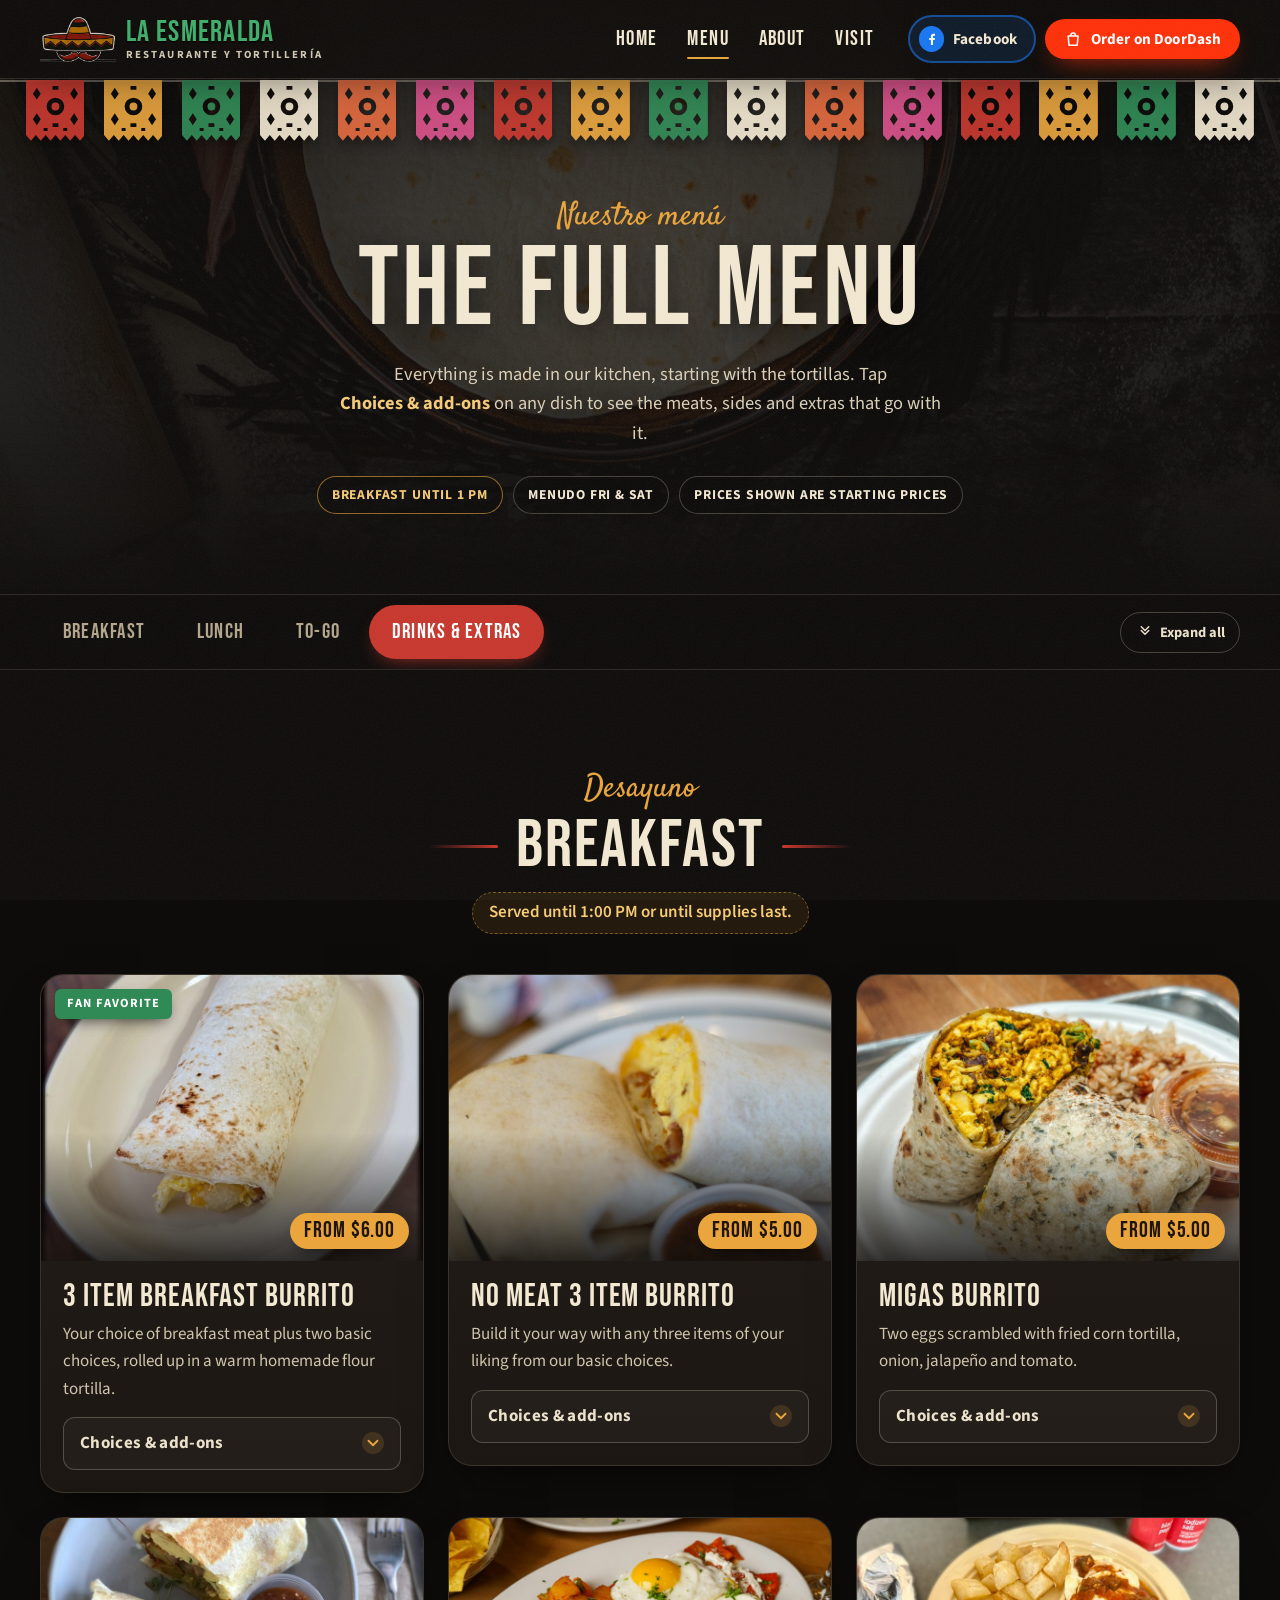
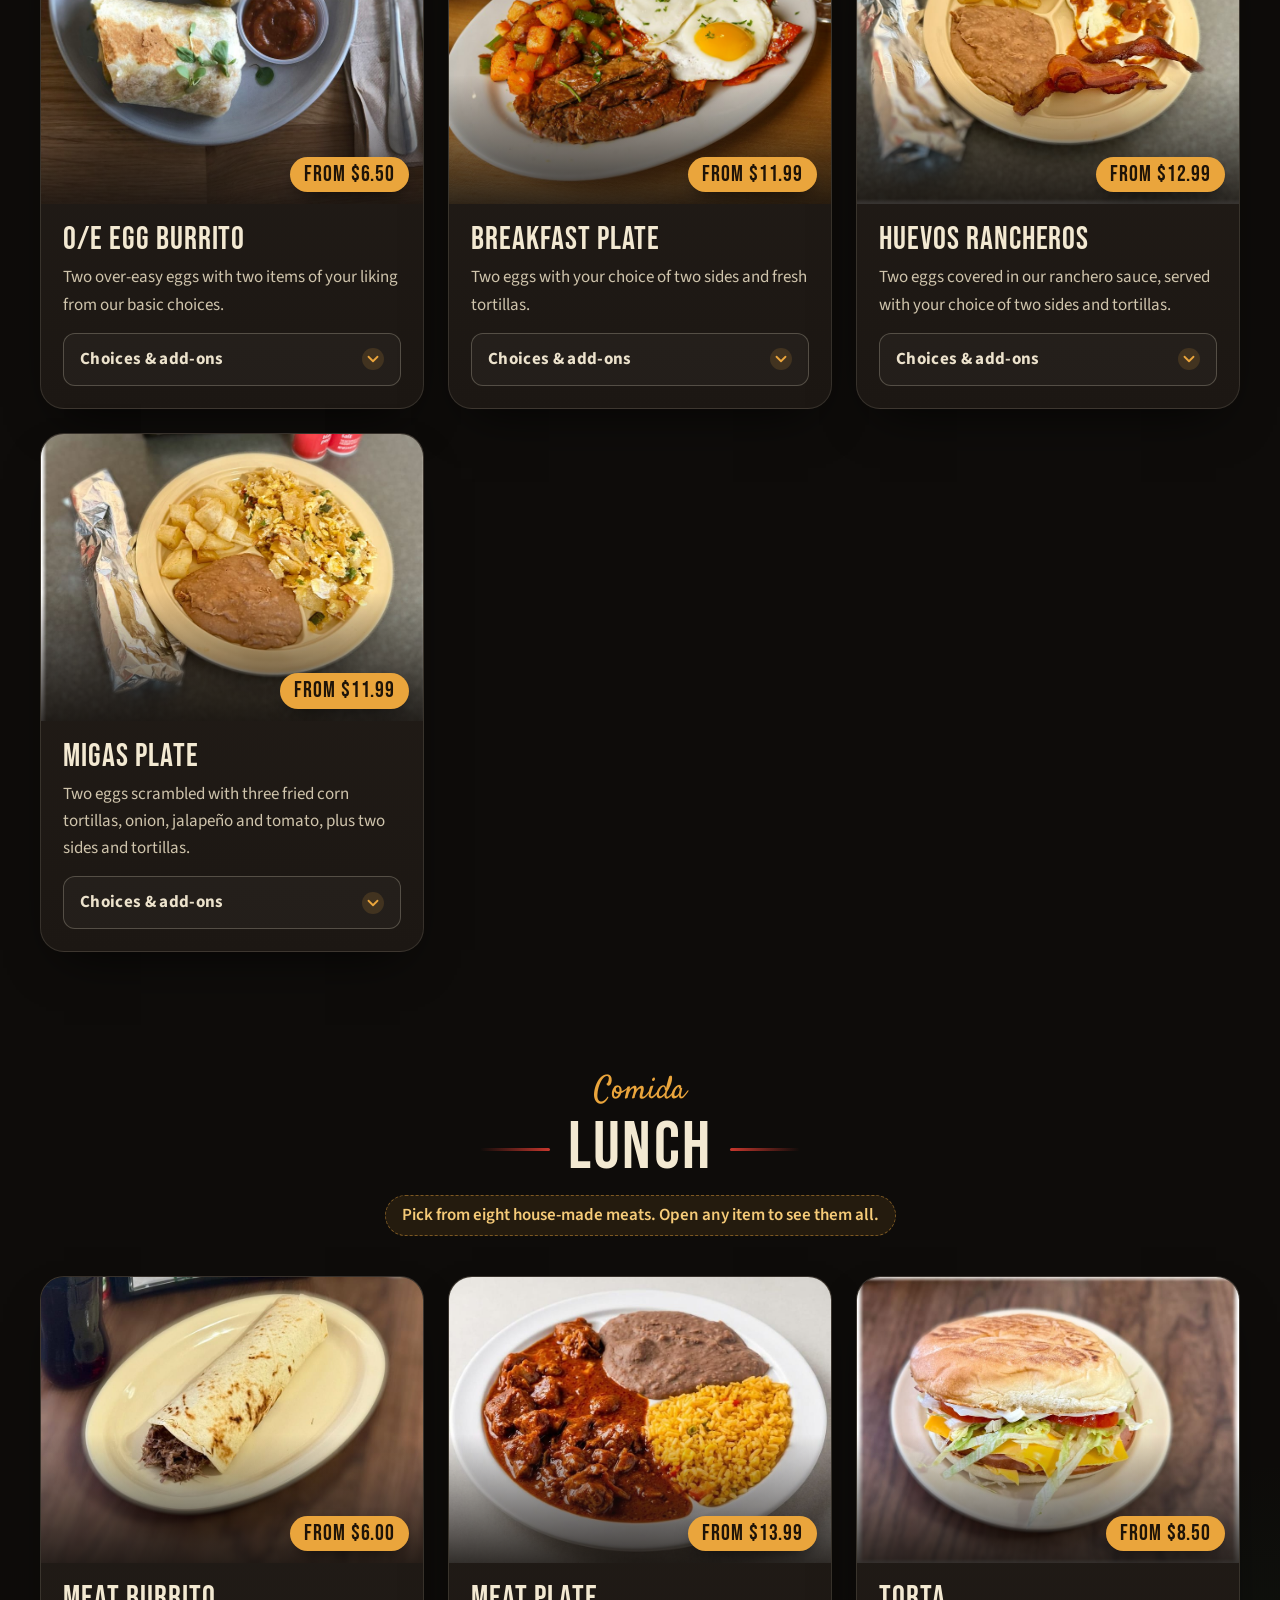
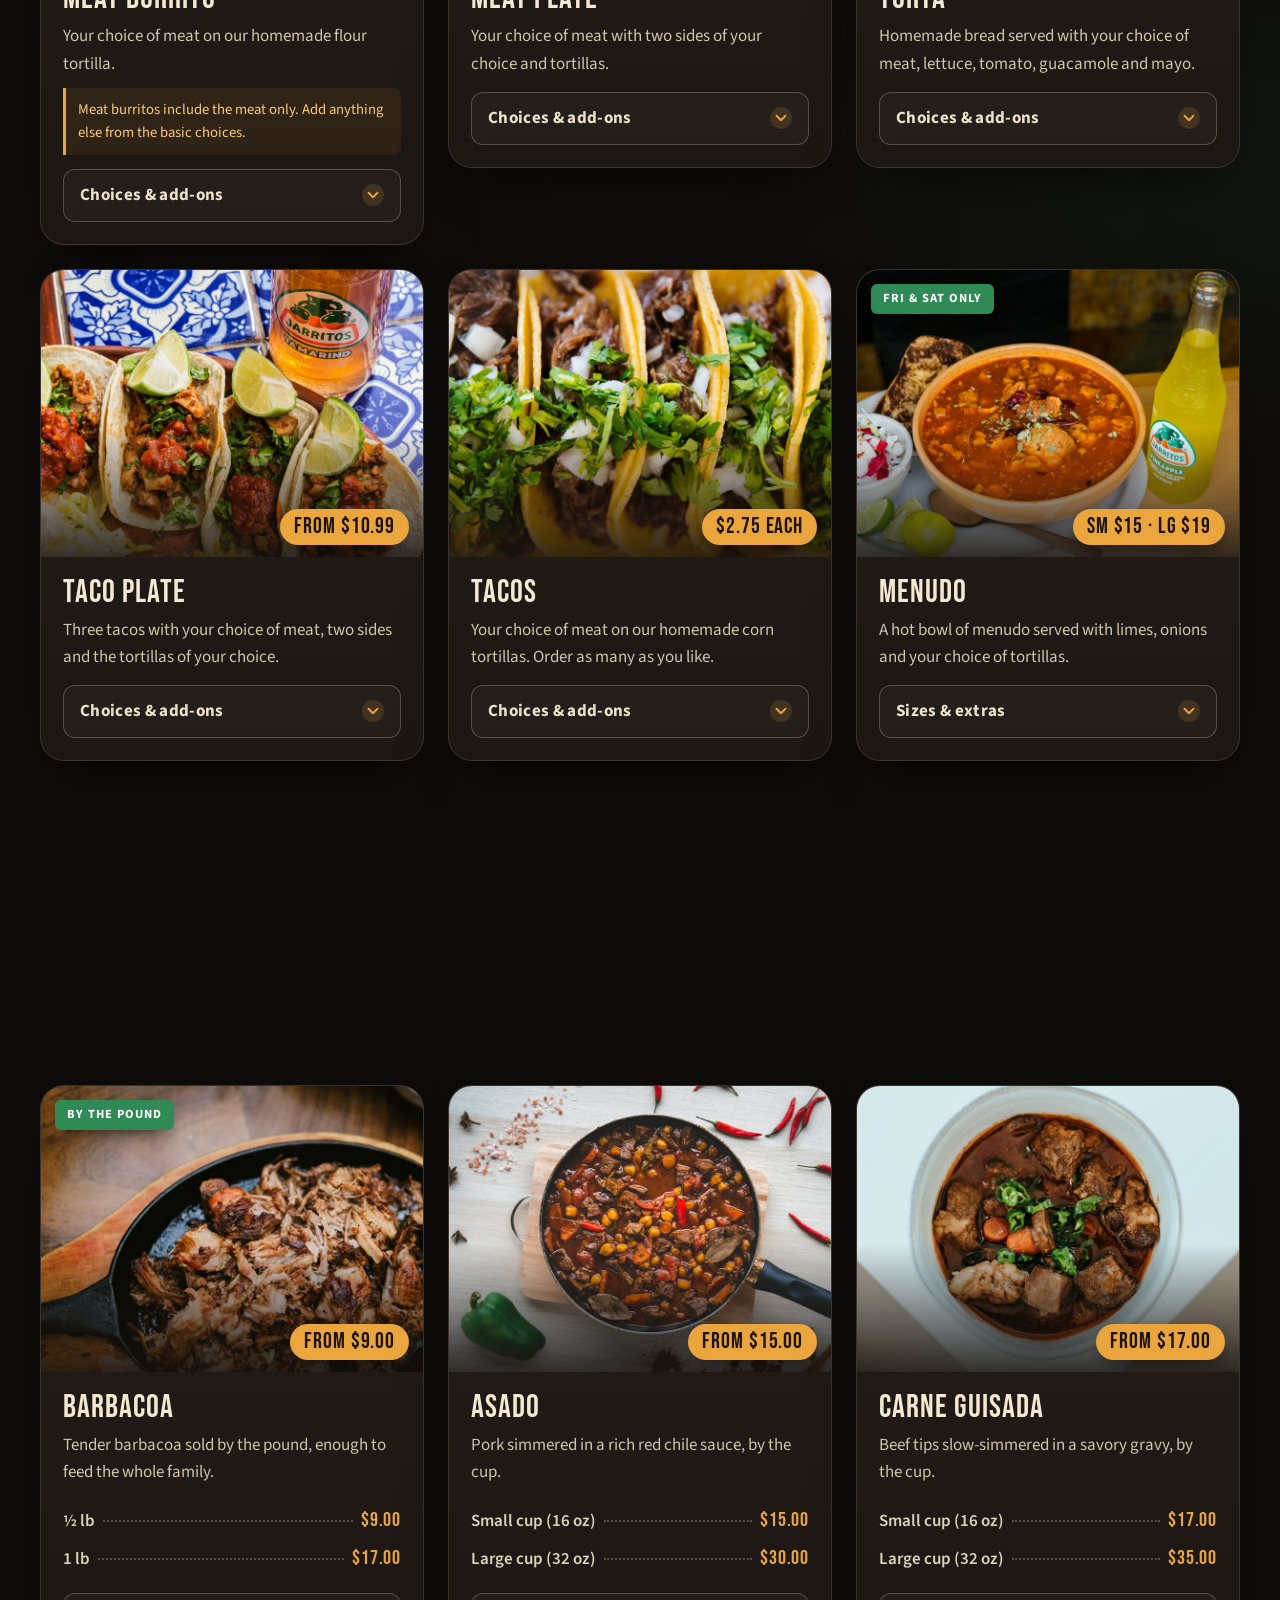
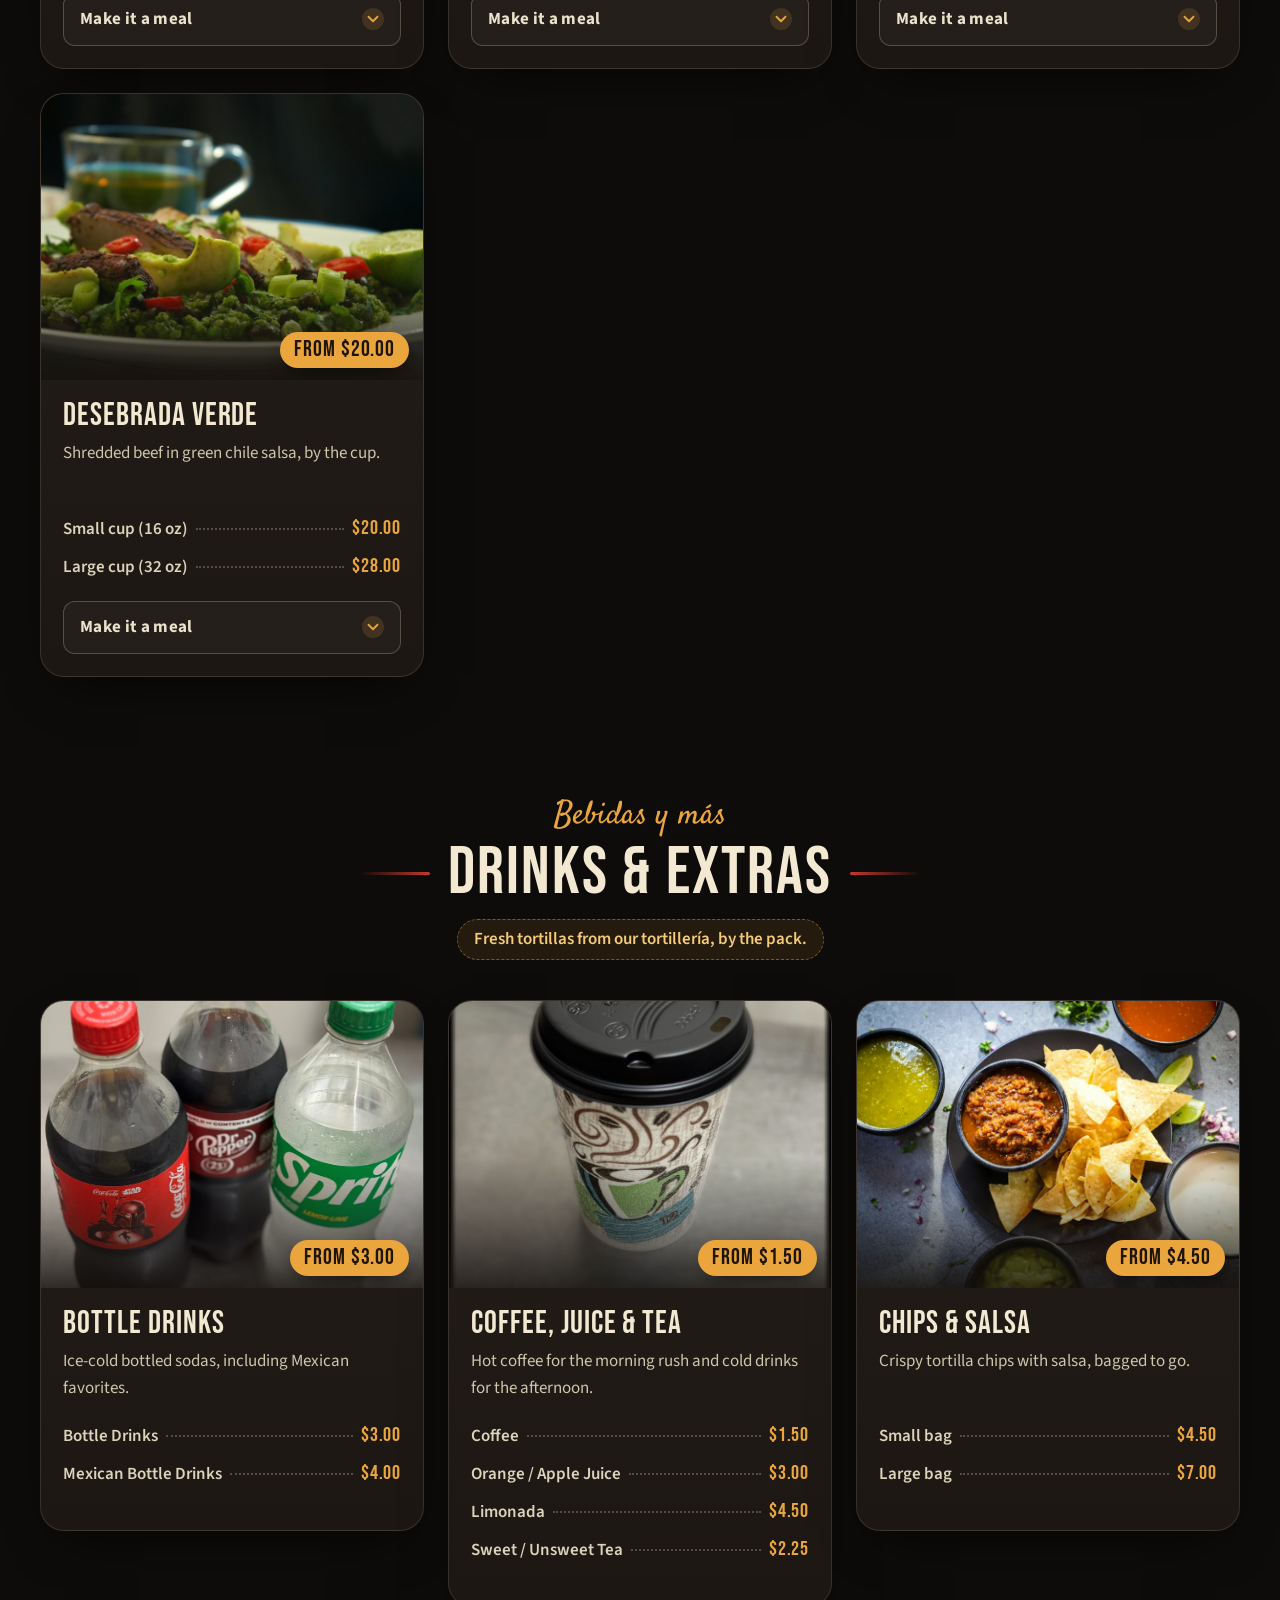
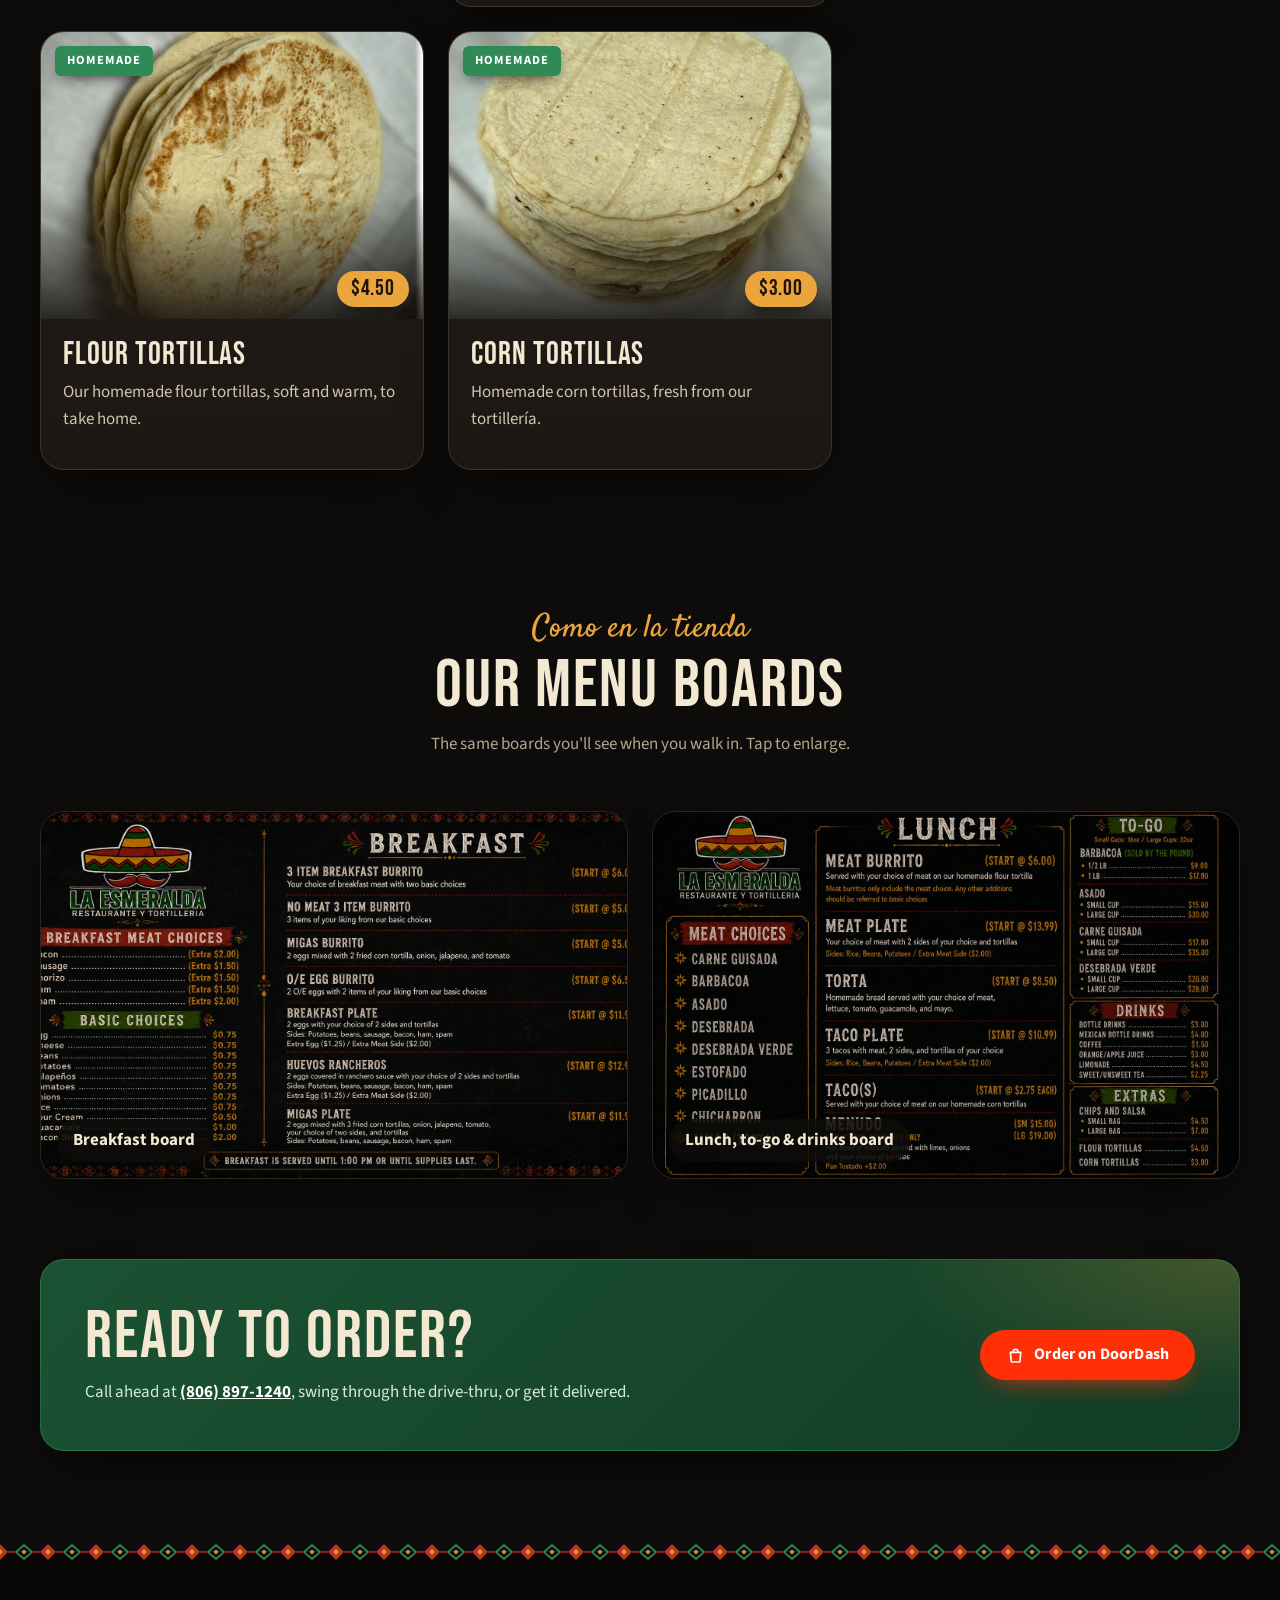
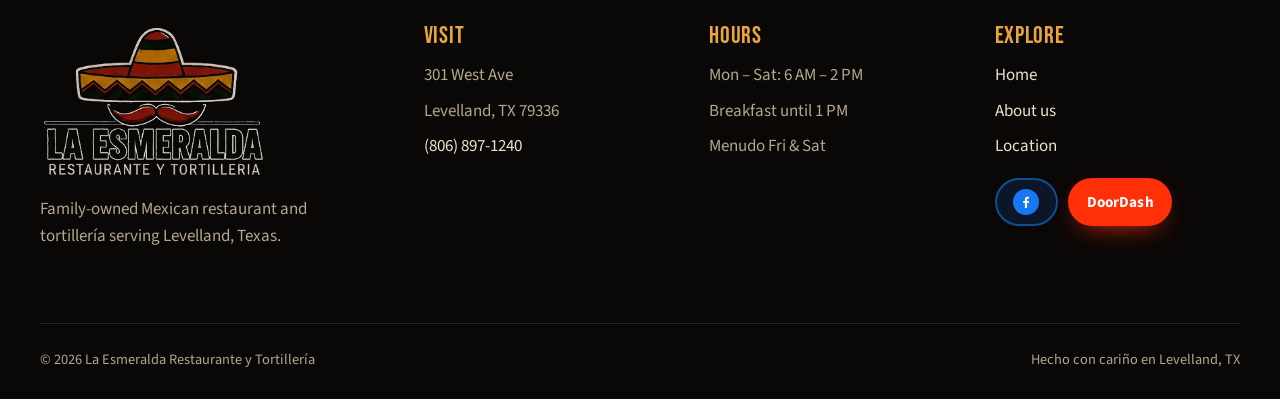
==== menu.html @ 3214fce9 "Add La Esmeralda website: homepage, full menu, images Co-Authored-By: Claude Opus 5.5 <noreply@anthr" ====
<!doctype html>
<html lang="en">
  <head>
    <meta charset="utf-8" />
    <meta name="viewport" content="width=device-width, initial-scale=1" />
    <title>Menu | La Esmeralda Restaurante y Tortillería — Levelland, TX</title>
    <meta
      name="description"
      content="Full menu for La Esmeralda in Levelland, TX: breakfast burritos, huevos rancheros, migas, meat plates, tortas, tacos, weekend menudo, guisados to-go and homemade tortillas."
    />
    <meta name="theme-color" content="#0e0c0a" />
    <link rel="icon" type="image/png" href="images/brand/favicon.png" />

    <link rel="preconnect" href="https://fonts.googleapis.com" />
    <link rel="preconnect" href="https://fonts.gstatic.com" crossorigin />
    <link
      href="https://fonts.googleapis.com/css2?family=Bebas+Neue&family=Satisfy&family=Source+Sans+3:wght@400;600;700&display=swap"
      rel="stylesheet"
    />
    <link rel="stylesheet" href="css/base.css" />
    <link rel="stylesheet" href="css/menu.css" />

    <script>
      document.documentElement.classList.add("js");
    </script>
  </head>

  <body>
    <a class="skip-link" href="#main">Skip to content</a>

    <!-- ================= Header ================= -->
    <header class="site-header site-header--solid" data-header>
      <div class="container nav">
        <a class="brand" href="index.html" aria-label="La Esmeralda home">
          <img src="images/brand/sombrero.png" alt="" width="250" height="150" />
          <span class="brand__text">
            <span class="brand__name">La Esmeralda</span>
            <span class="brand__tag">Restaurante y Tortillería</span>
          </span>
        </a>

        <nav class="nav__menu" id="site-menu" aria-label="Main">
          <ul class="nav__links">
            <li><a href="index.html">Home</a></li>
            <li><a href="menu.html" aria-current="page">Menu</a></li>
            <li><a href="index.html#about">About</a></li>
            <li><a href="index.html#visit">Visit</a></li>
          </ul>
          <div class="nav__actions">
            <a class="btn btn--facebook btn--sm" href="https://www.facebook.com/LaEsmeralda301/" target="_blank" rel="noopener">
              <span class="icon-bubble">
                <svg viewBox="0 0 24 24" aria-hidden="true"><path fill="currentColor" d="M13.5 21v-7.6h2.6l.4-3h-3V8.5c0-.9.3-1.5 1.5-1.5h1.6V4.3c-.3 0-1.2-.1-2.3-.1-2.3 0-3.9 1.4-3.9 4v2.2H7.8v3h2.6V21h3.1z" /></svg>
              </span>
              <span class="label">Facebook</span>
            </a>
            <a class="btn btn--doordash btn--sm" href="https://www.doordash.com/store/tortilleria-la-esmeralda-levelland-35293631/" target="_blank" rel="noopener">
              <svg viewBox="0 0 24 24" aria-hidden="true"><path fill="none" stroke="currentColor" stroke-width="2" stroke-linecap="round" stroke-linejoin="round" d="M5.5 8h13l-1.1 12H6.6L5.5 8zM9 8V7a3 3 0 0 1 6 0v1" /></svg>
              <span class="label">Order on DoorDash</span>
            </a>
          </div>
        </nav>

        <a class="btn btn--doordash btn--sm nav__quick" href="https://www.doordash.com/store/tortilleria-la-esmeralda-levelland-35293631/" target="_blank" rel="noopener" aria-label="Order on DoorDash">
          <svg viewBox="0 0 24 24" aria-hidden="true"><path fill="none" stroke="currentColor" stroke-width="2" stroke-linecap="round" stroke-linejoin="round" d="M5.5 8h13l-1.1 12H6.6L5.5 8zM9 8V7a3 3 0 0 1 6 0v1" /></svg>
          <span class="label">Order</span>
        </a>
        <button class="nav__toggle" type="button" aria-expanded="false" aria-controls="site-menu" aria-label="Open menu">
          <span></span><span></span><span></span>
        </button>
      </div>
    </header>

    <main id="main">
      <!-- ================= Menu hero ================= -->
      <section class="menu-hero">
        <div class="menu-hero__media" data-parallax="0.25" aria-hidden="true">
          <img src="images/home/tortillas-stack.jpg" alt="" width="1200" height="900" />
        </div>
        <div class="papel menu-hero__papel" data-papel="16" aria-hidden="true"></div>
        <div class="container menu-hero__inner">
          <span class="script menu-hero__kicker">Nuestro menú</span>
          <h1 class="menu-hero__title">The Full Menu</h1>
          <p class="menu-hero__lead">
            Everything is made in our kitchen, starting with the tortillas. Tap <strong>Choices &amp; add-ons</strong> on
            any dish to see the meats, sides and extras that go with it.
          </p>
          <ul class="menu-hero__notes">
            <li>Breakfast until 1 PM</li>
            <li>Menudo Fri &amp; Sat</li>
            <li>Prices shown are starting prices</li>
          </ul>
        </div>
      </section>

      <!-- ================= Section tabs ================= -->
      <nav class="menu-tabs" aria-label="Menu sections">
        <div class="container menu-tabs__inner">
          <div class="menu-tabs__list">
            <a href="#breakfast" class="is-active">Breakfast</a>
            <a href="#lunch">Lunch</a>
            <a href="#to-go">To-Go</a>
            <a href="#drinks-extras">Drinks &amp; Extras</a>
          </div>
          <button class="menu-tabs__expand" type="button" data-expand-all aria-pressed="false">
            <svg viewBox="0 0 24 24" aria-hidden="true"><path d="M7 10l5 5 5-5M7 5l5 5 5-5" fill="none" stroke="currentColor" stroke-width="2" stroke-linecap="round" stroke-linejoin="round" /></svg>
            <span>Expand all</span>
          </button>
        </div>
      </nav>

      <!-- Menu items are built from js/menu-data.js -->
      <div class="container" id="menu-root"></div>

      <noscript>
        <div class="container menu-noscript">
          <p>Turn on JavaScript to browse the interactive menu, or view our menu boards below.</p>
        </div>
      </noscript>

      <!-- ================= Original menu boards ================= -->
      <section class="boards">
        <div class="container">
          <header class="boards__head reveal">
            <span class="script">Como en la tienda</span>
            <h2 class="menu-section__title">Our menu boards</h2>
            <p>The same boards you'll see when you walk in. Tap to enlarge.</p>
          </header>
          <div class="boards__grid">
            <a class="board-thumb reveal" style="--i: 0" href="images/menu-boards/breakfast-menu.webp" data-lightbox>
              <img src="images/menu-boards/breakfast-menu.webp" alt="La Esmeralda breakfast menu board" width="1672" height="941" loading="lazy" />
              <span>Breakfast board</span>
            </a>
            <a class="board-thumb reveal" style="--i: 1" href="images/menu-boards/lunch-menu.webp" data-lightbox>
              <img src="images/menu-boards/lunch-menu.webp" alt="La Esmeralda lunch, to-go, drinks and extras menu board" width="1536" height="1024" loading="lazy" />
              <span>Lunch, to-go &amp; drinks board</span>
            </a>
          </div>
        </div>
      </section>

      <!-- ================= Order CTA ================= -->
      <section class="menu-cta">
        <div class="container menu-cta__inner reveal">
          <div>
            <h2 class="menu-section__title">Ready to order?</h2>
            <p>Call ahead at <a href="tel:+18068971240">(806) 897-1240</a>, swing through the drive-thru, or get it delivered.</p>
          </div>
          <a class="btn btn--doordash" href="https://www.doordash.com/store/tortilleria-la-esmeralda-levelland-35293631/" target="_blank" rel="noopener">
            <svg viewBox="0 0 24 24" aria-hidden="true"><path fill="none" stroke="currentColor" stroke-width="2" stroke-linecap="round" stroke-linejoin="round" d="M5.5 8h13l-1.1 12H6.6L5.5 8zM9 8V7a3 3 0 0 1 6 0v1" /></svg>
            Order on DoorDash
          </a>
        </div>
      </section>
    </main>

    <dialog class="lightbox" aria-label="Menu board">
      <img src="" alt="" />
      <button class="lightbox__close" type="button" aria-label="Close">✕</button>
    </dialog>

    <!-- ================= Footer ================= -->
    <footer class="site-footer">
      <div class="trim" aria-hidden="true"></div>
      <div class="container">
        <div class="footer-grid">
          <div class="footer-brand">
            <img src="images/brand/logo.png" alt="La Esmeralda Restaurante y Tortillería" width="340" height="230" loading="lazy" />
            <p>Family-owned Mexican restaurant and tortillería serving Levelland, Texas.</p>
          </div>
          <div>
            <h3>Visit</h3>
            <ul class="footer-list">
              <li>301 West Ave</li>
              <li>Levelland, TX 79336</li>
              <li><a href="tel:+18068971240">(806) 897-1240</a></li>
            </ul>
          </div>
          <div>
            <h3>Hours</h3>
            <ul class="footer-list">
              <li>Mon – Sat: 6 AM – 2 PM</li>
              <li>Breakfast until 1 PM</li>
              <li>Menudo Fri &amp; Sat</li>
            </ul>
          </div>
          <div>
            <h3>Explore</h3>
            <ul class="footer-list">
              <li><a href="index.html">Home</a></li>
              <li><a href="index.html#about">About us</a></li>
              <li><a href="index.html#visit">Location</a></li>
            </ul>
            <div class="footer-social" style="margin-top: 18px">
              <a class="btn btn--facebook btn--sm" href="https://www.facebook.com/LaEsmeralda301/" target="_blank" rel="noopener" aria-label="Facebook">
                <span class="icon-bubble" style="margin: 0">
                  <svg viewBox="0 0 24 24" aria-hidden="true"><path fill="currentColor" d="M13.5 21v-7.6h2.6l.4-3h-3V8.5c0-.9.3-1.5 1.5-1.5h1.6V4.3c-.3 0-1.2-.1-2.3-.1-2.3 0-3.9 1.4-3.9 4v2.2H7.8v3h2.6V21h3.1z" /></svg>
                </span>
              </a>
              <a class="btn btn--doordash btn--sm" href="https://www.doordash.com/store/tortilleria-la-esmeralda-levelland-35293631/" target="_blank" rel="noopener">DoorDash</a>
            </div>
          </div>
        </div>
        <div class="footer-bottom">
          <p>© <span data-year>2026</span> La Esmeralda Restaurante y Tortillería</p>
          <p>Hecho con cariño en Levelland, TX</p>
        </div>
      </div>
    </footer>

    <script src="js/menu-data.js" defer></script>
    <script src="js/menu.js" defer></script>
    <script src="js/main.js" defer></script>
  </body>
</html>
---- css/base.css ----
/* =========================================================
   La Esmeralda — shared styles (every page)
   Colors, type, buttons, header/nav, footer and animations.
   ========================================================= */

:root {
  /* Chalkboard palette pulled from the restaurant's menu boards */
  --bg: #0e0c0a;
  --bg-raised: #15110e;
  --surface: #1c1713;
  --surface-2: #241e19;
  --line: rgba(243, 233, 210, 0.12);
  --line-strong: rgba(243, 233, 210, 0.24);

  --cream: #f3e9d2;
  --text: #ece2cc;
  --muted: #b3a68d;

  --red: #c8372d;
  --red-deep: #96231b;
  --green: #2f8a55;
  --green-deep: #1b5233;
  --gold: #eaa53c;
  --gold-soft: #f6cb78;

  --facebook: #1877f2;
  --doordash: #ff3008;

  --font-display: "Bebas Neue", "Oswald", Impact, sans-serif;
  --font-body: "Source Sans 3", system-ui, -apple-system, "Segoe UI", sans-serif;
  --font-script: "Satisfy", "Brush Script MT", cursive;

  --radius: 14px;
  --radius-lg: 24px;
  --shadow: 0 22px 50px -24px rgba(0, 0, 0, 0.85);
  --ease: cubic-bezier(0.2, 0.7, 0.2, 1);
  --header-h: 78px;
  --container: 1200px;

  /* Aztec-style trim used on dividers, like the border of the menu boards */
  --trim: url("data:image/svg+xml,%3Csvg xmlns='http://www.w3.org/2000/svg' width='48' height='16' viewBox='0 0 48 16'%3E%3Cpath d='M0 8 8 0l8 8-8 8z' fill='%23c8372d'/%3E%3Cpath d='M8 5l3 3-3 3-3-3z' fill='%23eaa53c'/%3E%3Cpath d='M24 8l8-7 8 7-8 7z' fill='none' stroke='%232f8a55' stroke-width='2'/%3E%3Ccircle cx='32' cy='8' r='2' fill='%23eaa53c'/%3E%3Cpath d='M16 8h8M40 8h8' stroke='%2396231b' stroke-width='2'/%3E%3C/svg%3E");
}

/* ---------- Reset ---------- */
*,
*::before,
*::after {
  box-sizing: border-box;
}

html {
  scroll-behavior: smooth;
  scroll-padding-top: calc(var(--header-h) + 16px);
  -webkit-text-size-adjust: 100%;
}

body {
  margin: 0;
  min-height: 100vh;
  font-family: var(--font-body);
  font-size: 1.0625rem;
  line-height: 1.6;
  color: var(--text);
  background:
    radial-gradient(1200px 600px at 10% -10%, rgba(200, 55, 45, 0.09), transparent 60%),
    radial-gradient(900px 500px at 100% 40%, rgba(47, 138, 85, 0.07), transparent 60%),
    var(--bg);
  overflow-x: hidden;
}

/* Fine chalk grain over everything */
body::before {
  content: "";
  position: fixed;
  inset: 0;
  z-index: 100;
  pointer-events: none;
  opacity: 0.06;
  background-image: url("data:image/svg+xml,%3Csvg xmlns='http://www.w3.org/2000/svg' width='160' height='160'%3E%3Cfilter id='n'%3E%3CfeTurbulence type='fractalNoise' baseFrequency='.9' numOctaves='2' stitchTiles='stitch'/%3E%3C/filter%3E%3Crect width='100%25' height='100%25' filter='url(%23n)'/%3E%3C/svg%3E");
}

body.nav-open {
  overflow: hidden;
}

/* clip decorative overhangs (tilted marquee, photo frames) without breaking sticky elements */
main {
  overflow-x: clip;
}

img,
svg {
  display: block;
  max-width: 100%;
}

img {
  height: auto;
}

a {
  color: var(--gold-soft);
}

button {
  font: inherit;
  color: inherit;
}

h1,
h2,
h3,
h4 {
  margin: 0;
  font-family: var(--font-display);
  font-weight: 400;
  letter-spacing: 0.03em;
  line-height: 1;
  color: var(--cream);
}

p {
  margin: 0 0 1em;
}

::selection {
  background: var(--gold);
  color: #1a1209;
}

:focus-visible {
  outline: 3px solid var(--gold);
  outline-offset: 3px;
  border-radius: 6px;
}

.visually-hidden {
  position: absolute !important;
  width: 1px;
  height: 1px;
  overflow: hidden;
  clip: rect(0 0 0 0);
  white-space: nowrap;
}

.skip-link {
  position: absolute;
  left: 16px;
  top: -60px;
  z-index: 200;
  padding: 0.6em 1em;
  border-radius: 8px;
  background: var(--gold);
  color: #1a1209;
  font-weight: 700;
  text-decoration: none;
  transition: top 0.2s;
}

.skip-link:focus {
  top: 12px;
}

/* ---------- Layout helpers ---------- */
.container {
  width: min(100% - 32px, var(--container));
  margin-inline: auto;
}

.section {
  position: relative;
  padding: clamp(72px, 10vw, 128px) 0;
}

.section-head {
  max-width: 720px;
  margin: 0 auto clamp(40px, 6vw, 64px);
  text-align: center;
}

.section-head p {
  color: var(--muted);
  font-size: 1.125rem;
}

.script {
  display: block;
  margin-bottom: 0.15em;
  font-family: var(--font-script);
  font-size: clamp(1.5rem, 2.6vw, 2rem);
  line-height: 1.2;
  color: var(--gold);
}

.title {
  font-size: clamp(2.6rem, 6vw, 4.4rem);
  margin-bottom: 0.35em;
}

.title em {
  font-style: normal;
  color: var(--gold);
}

.trim {
  height: 16px;
  background: var(--trim) repeat-x center / auto 16px;
  opacity: 0.9;
}

/* ---------- Buttons ---------- */
.btn {
  --btn-bg: transparent;
  --btn-fg: var(--cream);
  position: relative;
  display: inline-flex;
  align-items: center;
  justify-content: center;
  gap: 0.55em;
  padding: 0.85em 1.5em;
  border: 2px solid transparent;
  border-radius: 999px;
  background: var(--btn-bg);
  color: var(--btn-fg);
  font-weight: 700;
  font-size: 1rem;
  letter-spacing: 0.01em;
  line-height: 1.1;
  text-decoration: none;
  white-space: nowrap;
  cursor: pointer;
  overflow: hidden;
  isolation: isolate;
  transition:
    transform 0.3s var(--ease),
    background-color 0.3s,
    border-color 0.3s,
    color 0.3s,
    box-shadow 0.3s;
}

.btn svg {
  width: 1.2em;
  height: 1.2em;
  flex: none;
}

.btn:hover {
  transform: translateY(-2px);
}

.btn:active {
  transform: translateY(0) scale(0.98);
}

/* Light sweep across solid buttons on hover */
.btn--red::after,
.btn--doordash::after,
.btn--gold::after {
  content: "";
  position: absolute;
  inset: 0;
  z-index: -1;
  background: linear-gradient(110deg, transparent 30%, rgba(255, 255, 255, 0.35) 50%, transparent 70%);
  transform: translateX(-120%);
  transition: transform 0.7s var(--ease);
}

.btn--red:hover::after,
.btn--doordash:hover::after,
.btn--gold:hover::after {
  transform: translateX(120%);
}

.btn--red {
  --btn-bg: var(--red);
  --btn-fg: #fff;
  box-shadow: 0 12px 28px -12px rgba(200, 55, 45, 0.9);
}

.btn--red:hover {
  --btn-bg: #d6463b;
}

.btn--gold {
  --btn-bg: var(--gold);
  --btn-fg: #1f1408;
  box-shadow: 0 12px 28px -12px rgba(234, 165, 60, 0.8);
}

.btn--outline {
  border-color: var(--line-strong);
  backdrop-filter: blur(6px);
}

.btn--outline:hover {
  border-color: var(--gold);
  color: var(--gold-soft);
}

.btn--doordash {
  --btn-bg: var(--doordash);
  --btn-fg: #fff;
  box-shadow: 0 10px 26px -12px rgba(255, 48, 8, 0.95);
}

.btn--doordash:hover {
  --btn-bg: #ff4a26;
  box-shadow: 0 14px 30px -10px rgba(255, 48, 8, 0.95);
}

.btn--facebook {
  --btn-bg: rgba(24, 119, 242, 0.14);
  border-color: rgba(24, 119, 242, 0.55);
}

.btn--facebook .icon-bubble {
  display: grid;
  place-items: center;
  width: 1.7em;
  height: 1.7em;
  margin-left: -0.55em;
  border-radius: 50%;
  background: var(--facebook);
  color: #fff;
}

.btn--facebook .icon-bubble svg {
  width: 1.05em;
  height: 1.05em;
}

.btn--facebook:hover {
  --btn-bg: var(--facebook);
  border-color: var(--facebook);
  color: #fff;
}

.btn--sm {
  padding: 0.6em 1.1em;
  font-size: 0.95rem;
}

.btn--block {
  width: 100%;
}

/* ---------- Header & navigation ---------- */
.site-header {
  position: fixed;
  inset: 0 0 auto;
  z-index: 60;
  height: var(--header-h);
  transition:
    background-color 0.4s,
    box-shadow 0.4s,
    backdrop-filter 0.4s;
}

.site-header.is-solid,
.site-header--solid,
body.nav-open .site-header {
  background: rgba(14, 12, 10, 0.88);
  backdrop-filter: blur(14px) saturate(150%);
  -webkit-backdrop-filter: blur(14px) saturate(150%);
  box-shadow:
    0 1px 0 var(--line),
    0 16px 40px -28px #000;
}

.nav {
  display: flex;
  align-items: center;
  gap: 1.25rem;
  height: 100%;
}

.brand {
  display: flex;
  align-items: center;
  gap: 0.6rem;
  text-decoration: none;
  flex: none;
}

/* Logo art has a transparent background (cut from the menu board) */
.brand img {
  width: 76px;
  height: auto;
  transition: transform 0.5s var(--ease);
}

.brand:hover img {
  transform: rotate(-8deg) scale(1.06);
}

.brand__text {
  display: flex;
  flex-direction: column;
  line-height: 1;
}

.brand__name {
  font-family: var(--font-display);
  font-size: 1.9rem;
  letter-spacing: 0.04em;
  color: #3fae6b;
  text-shadow: 0 2px 0 rgba(0, 0, 0, 0.6);
}

.brand__tag {
  margin-top: 2px;
  font-size: 0.68rem;
  font-weight: 700;
  letter-spacing: 0.2em;
  text-transform: uppercase;
  color: var(--cream);
  opacity: 0.85;
}

.nav__menu {
  display: flex;
  align-items: center;
  gap: 1.25rem;
  margin-left: auto;
}

.nav__links {
  display: flex;
  gap: 0.15rem;
  margin: 0;
  padding: 0;
  list-style: none;
}

.nav__links a {
  position: relative;
  display: block;
  padding: 0.5rem 0.85rem;
  font-family: var(--font-display);
  font-size: 1.3rem;
  letter-spacing: 0.07em;
  color: var(--cream);
  text-decoration: none;
  transition: color 0.25s;
}

.nav__links a::after {
  content: "";
  position: absolute;
  left: 0.85rem;
  right: 0.85rem;
  bottom: 0.3rem;
  height: 2px;
  border-radius: 2px;
  background: var(--gold);
  transform: scaleX(0);
  transform-origin: left;
  transition: transform 0.35s var(--ease);
}

.nav__links a:hover {
  color: var(--gold-soft);
}

.nav__links a:hover::after,
.nav__links a[aria-current="page"]::after {
  transform: scaleX(1);
}

.nav__actions {
  display: flex;
  align-items: center;
  gap: 0.6rem;
}

.nav__quick,
.nav__toggle {
  display: none;
}

.nav__toggle {
  position: relative;
  width: 46px;
  height: 46px;
  border: 1px solid var(--line-strong);
  border-radius: 12px;
  background: rgba(0, 0, 0, 0.25);
  cursor: pointer;
}

.nav__toggle span {
  position: absolute;
  left: 12px;
  right: 12px;
  height: 2px;
  border-radius: 2px;
  background: var(--cream);
  transition:
    transform 0.35s var(--ease),
    opacity 0.2s;
}

.nav__toggle span:nth-child(1) {
  top: 15px;
}

.nav__toggle span:nth-child(2) {
  top: 22px;
}

.nav__toggle span:nth-child(3) {
  top: 29px;
}

.nav__toggle[aria-expanded="true"] span:nth-child(1) {
  transform: translateY(7px) rotate(45deg);
}

.nav__toggle[aria-expanded="true"] span:nth-child(2) {
  opacity: 0;
}

.nav__toggle[aria-expanded="true"] span:nth-child(3) {
  transform: translateY(-7px) rotate(-45deg);
}

@media (max-width: 1080px) {
  .nav__links a {
    padding-inline: 0.6rem;
  }

  .nav__links a::after {
    left: 0.6rem;
    right: 0.6rem;
  }

  /* collapse the Facebook button to its icon so the nav fits */
  .nav__actions .btn--facebook .label {
    display: none;
  }

  .nav__actions .btn--facebook {
    padding-inline: 0.75em;
  }

  .nav__actions .btn--facebook .icon-bubble {
    margin: 0;
  }
}

@media (max-width: 920px) {
  :root {
    --header-h: 68px;
  }

  .brand img {
    width: 62px;
  }

  .brand__name {
    font-size: 1.6rem;
  }

  .nav__quick {
    display: inline-flex;
    margin-left: auto;
  }

  .nav__toggle {
    display: block;
    flex: none;
  }

  .nav__menu {
    position: fixed;
    inset: var(--header-h) 0 auto 0;
    flex-direction: column;
    align-items: stretch;
    gap: 1.5rem;
    max-height: calc(100vh - var(--header-h));
    overflow-y: auto;
    padding: 24px 16px 32px;
    background: rgba(18, 15, 12, 0.98);
    border-bottom: 1px solid var(--line);
    box-shadow: 0 30px 60px -30px #000;
    opacity: 0;
    visibility: hidden;
    transform: translateY(-12px);
    transition:
      opacity 0.3s,
      transform 0.4s var(--ease),
      visibility 0s 0.4s;
  }

  body.nav-open .nav__menu {
    opacity: 1;
    visibility: visible;
    transform: none;
    transition:
      opacity 0.3s,
      transform 0.4s var(--ease);
  }

  .nav__links {
    flex-direction: column;
  }

  .nav__links a {
    padding: 0.7rem 0.25rem;
    font-size: 2rem;
    border-bottom: 1px solid var(--line);
  }

  .nav__links a::after {
    display: none;
  }

  .nav__links a[aria-current="page"] {
    color: var(--gold);
  }

  .nav__actions {
    flex-direction: column;
    align-items: stretch;
  }

  .nav__actions .btn {
    padding: 0.95em 1.2em;
    font-size: 1.05rem;
  }

  .nav__actions .btn--facebook .label {
    display: inline;
  }

  .nav__actions .btn--facebook .icon-bubble {
    margin-left: -0.55em;
  }
}

@media (max-width: 420px) {
  .brand__tag {
    display: none;
  }

  .brand img {
    width: 54px;
  }

  .nav__quick .label {
    display: none;
  }

  .nav__quick {
    padding-inline: 0.8em;
  }
}

/* ---------- Papel picado banner ---------- */
.papel {
  position: absolute;
  left: 0;
  right: 0;
  z-index: 3;
  display: flex;
  justify-content: space-between;
  padding: 0 2%;
  pointer-events: none;
}

/* the string the flags hang from */
.papel::before {
  content: "";
  position: absolute;
  left: 0;
  right: 0;
  top: 2px;
  height: 2px;
  background: rgba(243, 233, 210, 0.35);
}

.papel__flag {
  width: clamp(34px, 4.6vw, 62px);
  height: auto;
  margin-top: 2px;
  opacity: 0.92;
  filter: drop-shadow(0 6px 6px rgba(0, 0, 0, 0.45));
  transform-origin: 50% 0;
  animation: sway 4.5s ease-in-out infinite;
  animation-delay: var(--d, 0s);
}

@media (max-width: 640px) {
  .papel__flag:nth-child(n + 9) {
    display: none;
  }
}

/* ---------- Footer ---------- */
.site-footer {
  position: relative;
  padding: 72px 0 28px;
  background: #0a0807;
  border-top: 1px solid var(--line);
}

.site-footer .trim {
  position: absolute;
  top: -8px;
  left: 0;
  right: 0;
}

.footer-grid {
  display: grid;
  grid-template-columns: 1.4fr 1fr 1fr 1fr;
  gap: 40px;
}

.footer-brand img {
  width: 230px;
  margin-bottom: 16px;
}

.footer-brand p {
  max-width: 320px;
  color: var(--muted);
}

.site-footer h3 {
  margin-bottom: 14px;
  font-size: 1.5rem;
  color: var(--gold);
}

.footer-list {
  margin: 0;
  padding: 0;
  list-style: none;
  color: var(--muted);
}

.footer-list li + li {
  margin-top: 8px;
}

.footer-list a {
  color: var(--text);
  text-decoration: none;
  transition: color 0.2s;
}

.footer-list a:hover {
  color: var(--gold-soft);
}

.footer-social {
  display: flex;
  flex-wrap: wrap;
  gap: 10px;
}

.footer-bottom {
  display: flex;
  flex-wrap: wrap;
  justify-content: space-between;
  gap: 12px;
  margin-top: 56px;
  padding-top: 24px;
  border-top: 1px solid var(--line);
  font-size: 0.9rem;
  color: var(--muted);
}

.footer-bottom p {
  margin: 0;
}

@media (max-width: 900px) {
  .footer-grid {
    grid-template-columns: 1fr 1fr;
  }

  .footer-brand {
    grid-column: 1 / -1;
  }
}

@media (max-width: 520px) {
  .footer-grid {
    grid-template-columns: 1fr;
  }
}

/* ---------- Scroll-reveal animations ---------- */
/* Only hide things when JS is running, so the page still works without it */
.js .reveal:not(.is-visible) {
  opacity: 0;
}

.js .reveal.is-visible {
  animation: rise 0.9s var(--ease) backwards;
  animation-delay: calc(var(--i, 0) * 110ms);
}

.js .reveal--left.is-visible {
  animation-name: slide-left;
}

.js .reveal--right.is-visible {
  animation-name: slide-right;
}

.js .reveal--zoom.is-visible {
  animation-name: zoom-in;
}

@keyframes rise {
  from {
    opacity: 0;
    transform: translateY(36px);
  }
}

@keyframes slide-left {
  from {
    opacity: 0;
    transform: translateX(-48px);
  }
}

@keyframes slide-right {
  from {
    opacity: 0;
    transform: translateX(48px);
  }
}

@keyframes zoom-in {
  from {
    opacity: 0;
    transform: scale(0.92);
  }
}

@keyframes sway {
  0%,
  100% {
    transform: rotate(-6deg);
  }
  50% {
    transform: rotate(6deg);
  }
}

@keyframes spin {
  to {
    transform: rotate(360deg);
  }
}

@media (prefers-reduced-motion: reduce) {
  html {
    scroll-behavior: auto;
  }

  *,
  *::before,
  *::after {
    animation-duration: 0.001ms !important;
    animation-iteration-count: 1 !important;
    transition-duration: 0.001ms !important;
  }
}
---- css/menu.css ----
/* =========================================================
   La Esmeralda — menu page
   ========================================================= */

/* ---------- Hero ---------- */
.menu-hero {
  position: relative;
  padding: calc(var(--header-h) + 120px) 0 80px;
  overflow: hidden;
  isolation: isolate;
  text-align: center;
}

.menu-hero__media {
  position: absolute;
  inset: -6% 0 0;
  z-index: -2;
  transform: translate3d(0, var(--py, 0), 0);
}

.menu-hero__media img {
  width: 100%;
  height: 100%;
  object-fit: cover;
  animation: hero-zoom 14s var(--ease) both;
}

.menu-hero::before {
  content: "";
  position: absolute;
  inset: 0;
  z-index: -1;
  background:
    radial-gradient(ellipse at center, rgba(14, 12, 10, 0.72), rgba(14, 12, 10, 0.92) 70%),
    linear-gradient(0deg, var(--bg) 0%, transparent 35%);
}

.menu-hero__papel {
  top: var(--header-h);
}

.menu-hero__kicker {
  animation: menu-fade 0.8s var(--ease) 0.1s backwards;
}

.menu-hero__title {
  font-size: clamp(3.6rem, 10vw, 7rem);
  line-height: 0.9;
  text-shadow: 0 6px 30px rgba(0, 0, 0, 0.6);
  animation: menu-fade 0.9s var(--ease) 0.2s backwards;
}

.menu-hero__lead {
  max-width: 620px;
  margin: 18px auto 0;
  font-size: 1.15rem;
  color: #dcd1ba;
  animation: menu-fade 0.9s var(--ease) 0.35s backwards;
}

.menu-hero__lead strong {
  color: var(--gold-soft);
  white-space: nowrap;
}

.menu-hero__notes {
  display: flex;
  flex-wrap: wrap;
  justify-content: center;
  gap: 10px;
  margin: 28px 0 0;
  padding: 0;
  list-style: none;
  animation: menu-fade 0.9s var(--ease) 0.5s backwards;
}

.menu-hero__notes li {
  padding: 7px 14px;
  border-radius: 999px;
  border: 1px solid var(--line-strong);
  background: rgba(14, 12, 10, 0.55);
  font-size: 0.85rem;
  font-weight: 700;
  letter-spacing: 0.06em;
  text-transform: uppercase;
  color: var(--cream);
}

.menu-hero__notes li:first-child {
  border-color: rgba(234, 165, 60, 0.6);
  color: var(--gold-soft);
}

@keyframes hero-zoom {
  from {
    transform: scale(1.12);
  }
}

@keyframes menu-fade {
  from {
    opacity: 0;
    transform: translateY(18px);
  }
}

/* ---------- Sticky section tabs ---------- */
.menu-tabs {
  position: sticky;
  top: var(--header-h);
  z-index: 40;
  background: rgba(14, 12, 10, 0.9);
  backdrop-filter: blur(12px);
  -webkit-backdrop-filter: blur(12px);
  border-block: 1px solid var(--line);
}

.menu-tabs__inner {
  display: flex;
  align-items: center;
  gap: 12px;
}

.menu-tabs__list {
  position: relative;
  display: flex;
  gap: 6px;
  flex: 1;
  min-width: 0;
  padding: 10px 0;
  overflow-x: auto;
  scrollbar-width: none;
}

.menu-tabs__list::-webkit-scrollbar {
  display: none;
}

.menu-tabs__list a {
  flex: none;
  padding: 0.5em 1.1em;
  border-radius: 999px;
  font-family: var(--font-display);
  font-size: 1.3rem;
  letter-spacing: 0.06em;
  color: var(--muted);
  text-decoration: none;
  transition:
    background-color 0.3s,
    color 0.3s;
}

.menu-tabs__list a:hover {
  color: var(--cream);
  background: rgba(255, 255, 255, 0.06);
}

.menu-tabs__list a.is-active {
  background: var(--red);
  color: #fff;
  box-shadow: 0 8px 20px -10px rgba(200, 55, 45, 0.9);
}

.menu-tabs__expand {
  display: inline-flex;
  align-items: center;
  gap: 6px;
  flex: none;
  padding: 0.55em 1em;
  border: 1px solid var(--line-strong);
  border-radius: 999px;
  background: transparent;
  font-weight: 700;
  font-size: 0.9rem;
  cursor: pointer;
  transition:
    border-color 0.25s,
    color 0.25s;
}

.menu-tabs__expand svg {
  width: 18px;
  height: 18px;
  transition: transform 0.35s var(--ease);
}

.menu-tabs__expand:hover {
  border-color: var(--gold);
  color: var(--gold-soft);
}

.menu-tabs__expand[aria-pressed="true"] svg {
  transform: rotate(180deg);
}

@media (max-width: 560px) {
  /* fade the right edge to hint the tabs scroll sideways */
  .menu-tabs__list {
    -webkit-mask-image: linear-gradient(90deg, #000 82%, transparent);
    mask-image: linear-gradient(90deg, #000 82%, transparent);
  }

  .menu-tabs__list a {
    font-size: 1.15rem;
    padding: 0.45em 0.9em;
  }

  .menu-tabs__expand span {
    display: none;
  }

  .menu-tabs__expand {
    padding: 0.6em;
  }
}

/* ---------- Sections ---------- */
.menu-section {
  padding: clamp(64px, 8vw, 100px) 0 20px;
  scroll-margin-top: calc(var(--header-h) + 64px);
}

.menu-section__head {
  display: grid;
  justify-items: center;
  margin-bottom: 40px;
  text-align: center;
}

.menu-section__title {
  position: relative;
  display: flex;
  align-items: center;
  gap: 18px;
  font-size: clamp(2.8rem, 6vw, 4.2rem);
}

/* chile-red rules either side of section titles */
.menu-section__head .menu-section__title::before,
.menu-section__head .menu-section__title::after {
  content: "";
  width: clamp(28px, 6vw, 70px);
  height: 3px;
  border-radius: 3px;
  background: linear-gradient(90deg, transparent, var(--red));
}

.menu-section__head .menu-section__title::after {
  transform: scaleX(-1);
}

.menu-section__note {
  margin: 12px 0 0;
  padding: 6px 16px;
  border-radius: 999px;
  background: rgba(234, 165, 60, 0.1);
  border: 1px dashed rgba(234, 165, 60, 0.45);
  color: var(--gold-soft);
  font-weight: 600;
}

/* ---------- Dish cards ---------- */
.menu-grid {
  display: grid;
  grid-template-columns: repeat(3, 1fr);
  align-items: start;
  gap: 24px;
}

@media (max-width: 1040px) {
  .menu-grid {
    grid-template-columns: repeat(2, 1fr);
  }
}

@media (max-width: 640px) {
  .menu-grid {
    grid-template-columns: 1fr;
  }
}

.dish {
  scroll-margin-top: calc(var(--header-h) + 80px);
  overflow: hidden;
  border: 1px solid var(--line);
  border-radius: var(--radius-lg);
  background: linear-gradient(180deg, var(--surface-2), var(--surface));
  box-shadow: var(--shadow);
  transition:
    transform 0.4s var(--ease),
    border-color 0.4s,
    box-shadow 0.4s;
}

.dish:hover {
  transform: translateY(-6px);
  border-color: rgba(234, 165, 60, 0.4);
  box-shadow: 0 30px 60px -28px rgba(0, 0, 0, 0.95);
}

.dish.is-open {
  border-color: rgba(234, 165, 60, 0.55);
}

.dish.is-highlight {
  animation: highlight 2.4s var(--ease);
}

@keyframes highlight {
  0%,
  60% {
    box-shadow:
      0 0 0 3px var(--gold),
      0 0 40px rgba(234, 165, 60, 0.45);
  }
}

.dish__media {
  position: relative;
  aspect-ratio: 4 / 3;
  overflow: hidden;
}

.dish__media img {
  width: 100%;
  height: 100%;
  object-fit: cover;
  transition: transform 0.9s var(--ease);
}

.dish__media::after {
  content: "";
  position: absolute;
  inset: 0;
  background: linear-gradient(0deg, rgba(20, 16, 13, 0.85) 0%, transparent 45%);
}

.dish:hover .dish__media img {
  transform: scale(1.08);
}

.dish__price {
  position: absolute;
  right: 14px;
  bottom: 12px;
  z-index: 1;
  padding: 6px 14px;
  border-radius: 999px;
  background: var(--gold);
  color: #1f1408;
  font-family: var(--font-display);
  font-size: 1.35rem;
  letter-spacing: 0.04em;
  line-height: 1.1;
  box-shadow: 0 8px 20px -8px rgba(0, 0, 0, 0.8);
}

.dish__badge {
  position: absolute;
  top: 14px;
  left: 14px;
  z-index: 1;
  padding: 5px 12px;
  border-radius: 6px;
  background: var(--green);
  color: #fff;
  font-size: 0.78rem;
  font-weight: 700;
  letter-spacing: 0.08em;
  text-transform: uppercase;
  box-shadow: 0 6px 16px -6px rgba(0, 0, 0, 0.8);
}

.dish__body {
  padding: 20px 22px 22px;
}

.dish__name {
  font-size: 2rem;
  margin-bottom: 8px;
}

.dish__desc {
  margin-bottom: 14px;
  color: #cfc4ac;
  min-height: 3.2em;
}

.dish__note {
  margin: -4px 0 14px;
  padding: 10px 12px;
  border-left: 3px solid var(--gold);
  border-radius: 0 8px 8px 0;
  background: rgba(234, 165, 60, 0.08);
  color: var(--gold-soft);
  font-size: 0.92rem;
}

/* ---------- Dropdown ---------- */
.dish__toggle {
  display: flex;
  align-items: center;
  justify-content: space-between;
  width: 100%;
  padding: 12px 16px;
  border: 1px solid var(--line-strong);
  border-radius: 12px;
  background: rgba(255, 255, 255, 0.03);
  font-weight: 700;
  letter-spacing: 0.02em;
  cursor: pointer;
  transition:
    background-color 0.25s,
    border-color 0.25s,
    color 0.25s;
}

.dish__toggle:hover {
  border-color: var(--gold);
  color: var(--gold-soft);
}

.dish__toggle svg {
  width: 22px;
  height: 22px;
  padding: 2px;
  border-radius: 50%;
  background: rgba(234, 165, 60, 0.15);
  color: var(--gold);
  transition: transform 0.45s var(--ease);
}

.dish__toggle[aria-expanded="true"] {
  background: rgba(234, 165, 60, 0.12);
  border-color: rgba(234, 165, 60, 0.6);
  color: var(--gold-soft);
}

.dish__toggle[aria-expanded="true"] svg {
  transform: rotate(180deg);
}

/* height animates via grid rows: 0fr (closed) -> 1fr (open) */
.dish__panel {
  display: grid;
  grid-template-rows: 0fr;
  transition: grid-template-rows 0.5s var(--ease);
}

.dish__panel-inner {
  min-height: 0;
  overflow: hidden;
  visibility: hidden;
  transition: visibility 0s 0.5s;
}

.dish.is-open .dish__panel {
  grid-template-rows: 1fr;
}

.dish.is-open .dish__panel-inner {
  visibility: visible;
  transition-delay: 0s;
}

.opt-group {
  padding-top: 18px;
}

.dish.is-open .opt-group {
  animation: menu-fade 0.5s var(--ease) backwards;
}

.dish.is-open .opt-group:nth-child(2) {
  animation-delay: 0.06s;
}

.dish.is-open .opt-group:nth-child(3) {
  animation-delay: 0.12s;
}

.dish.is-open .opt-group:nth-child(4) {
  animation-delay: 0.18s;
}

.opt-group__title {
  display: flex;
  align-items: center;
  gap: 10px;
  margin-bottom: 10px;
  font-size: 1.3rem;
  color: var(--gold);
}

.opt-group__title::after {
  content: "";
  flex: 1;
  height: 1px;
  background: var(--line);
}

.opt-group__note {
  margin: 8px 0 0;
  font-size: 0.88rem;
  color: var(--muted);
  font-style: italic;
}

.opt-chips {
  display: flex;
  flex-wrap: wrap;
  gap: 8px;
  margin: 0;
  padding: 0;
  list-style: none;
}

.opt-chips li {
  padding: 5px 12px;
  border-radius: 999px;
  background: rgba(47, 138, 85, 0.14);
  border: 1px solid rgba(47, 138, 85, 0.45);
  color: #a6dfbc;
  font-size: 0.9rem;
  font-weight: 600;
}

.opt-described {
  display: grid;
  grid-template-columns: 1fr 1fr;
  gap: 2px 8px;
  margin: 0;
  padding: 0;
  list-style: none;
}

.opt-described li {
  display: flex;
  flex-direction: column;
  padding: 7px 10px;
  border-radius: 8px;
  transition: background-color 0.2s;
}

.opt-described li:hover {
  background: rgba(255, 255, 255, 0.04);
}

.opt-described strong {
  color: var(--cream);
}

.opt-described span {
  font-size: 0.88rem;
  color: var(--muted);
}

/* name ........ price, like the menu boards */
.price-list {
  margin: 0 0 16px;
  padding: 0;
  list-style: none;
}

.dish__panel .price-list {
  margin-bottom: 0;
}

.price-list--split {
  columns: 2;
  column-gap: 22px;
}

.price-list--split li {
  break-inside: avoid;
}

.price-list li {
  display: flex;
  align-items: baseline;
  gap: 8px;
  padding: 3px 0;
  color: #ddd2bb;
  font-weight: 600;
}

.price-list .leader {
  flex: 1;
  min-width: 16px;
  border-bottom: 2px dotted rgba(243, 233, 210, 0.25);
  transform: translateY(-4px);
}

.price-list b {
  font-family: var(--font-display);
  font-weight: 400;
  font-size: 1.25rem;
  letter-spacing: 0.04em;
  color: var(--gold);
  white-space: nowrap;
}

/* ---------- Menu boards ---------- */
.boards {
  padding: clamp(80px, 10vw, 120px) 0 40px;
}

.boards__head {
  display: grid;
  justify-items: center;
  margin-bottom: 36px;
  text-align: center;
}

.boards__head p {
  margin-top: 10px;
  color: var(--muted);
}

.boards__grid {
  display: grid;
  grid-template-columns: 1fr 1fr;
  gap: 24px;
}

.board-thumb {
  position: relative;
  display: block;
  overflow: hidden;
  border: 1px solid var(--line);
  border-radius: var(--radius-lg);
  color: var(--cream);
  text-decoration: none;
  box-shadow: var(--shadow);
}

.board-thumb img {
  width: 100%;
  aspect-ratio: 16 / 10;
  object-fit: cover;
  transition:
    transform 0.8s var(--ease),
    filter 0.4s;
}

.board-thumb span {
  position: absolute;
  left: 16px;
  bottom: 16px;
  padding: 8px 16px;
  border-radius: 999px;
  background: rgba(14, 12, 10, 0.85);
  font-weight: 700;
  transition: background-color 0.3s;
}

.board-thumb:hover img {
  transform: scale(1.05);
  filter: brightness(1.08);
}

.board-thumb:hover span {
  background: var(--red);
}

@media (max-width: 720px) {
  .boards__grid {
    grid-template-columns: 1fr;
  }
}

.lightbox {
  width: min(96vw, 1400px);
  max-height: 92vh;
  padding: 0;
  border: 0;
  border-radius: var(--radius);
  background: transparent;
  overflow: visible;
  cursor: zoom-out;
}

.lightbox::backdrop {
  background: rgba(5, 4, 3, 0.88);
  backdrop-filter: blur(4px);
}

.lightbox[open] {
  animation: menu-fade 0.35s var(--ease);
}

.lightbox img {
  width: 100%;
  max-height: 92vh;
  object-fit: contain;
  border-radius: var(--radius);
}

.lightbox__close {
  position: absolute;
  top: -14px;
  right: -14px;
  width: 40px;
  height: 40px;
  border: 0;
  border-radius: 50%;
  background: var(--red);
  color: #fff;
  font-size: 1.1rem;
  cursor: pointer;
}

/* ---------- Order CTA ---------- */
.menu-cta {
  padding: 40px 0 100px;
}

.menu-cta__inner {
  display: flex;
  flex-wrap: wrap;
  align-items: center;
  justify-content: space-between;
  gap: 24px;
  padding: clamp(28px, 4vw, 44px);
  border-radius: var(--radius-lg);
  background:
    radial-gradient(500px 200px at 100% 0%, rgba(234, 165, 60, 0.22), transparent 70%),
    linear-gradient(135deg, var(--green-deep), #133d26);
  border: 1px solid rgba(47, 138, 85, 0.6);
  box-shadow: var(--shadow);
}

.menu-cta__inner p {
  margin: 8px 0 0;
  color: #d8eadf;
}

.menu-cta__inner a:not(.btn) {
  color: #fff;
  font-weight: 700;
}

.menu-noscript {
  padding: 40px 0;
  text-align: center;
  color: var(--muted);
}
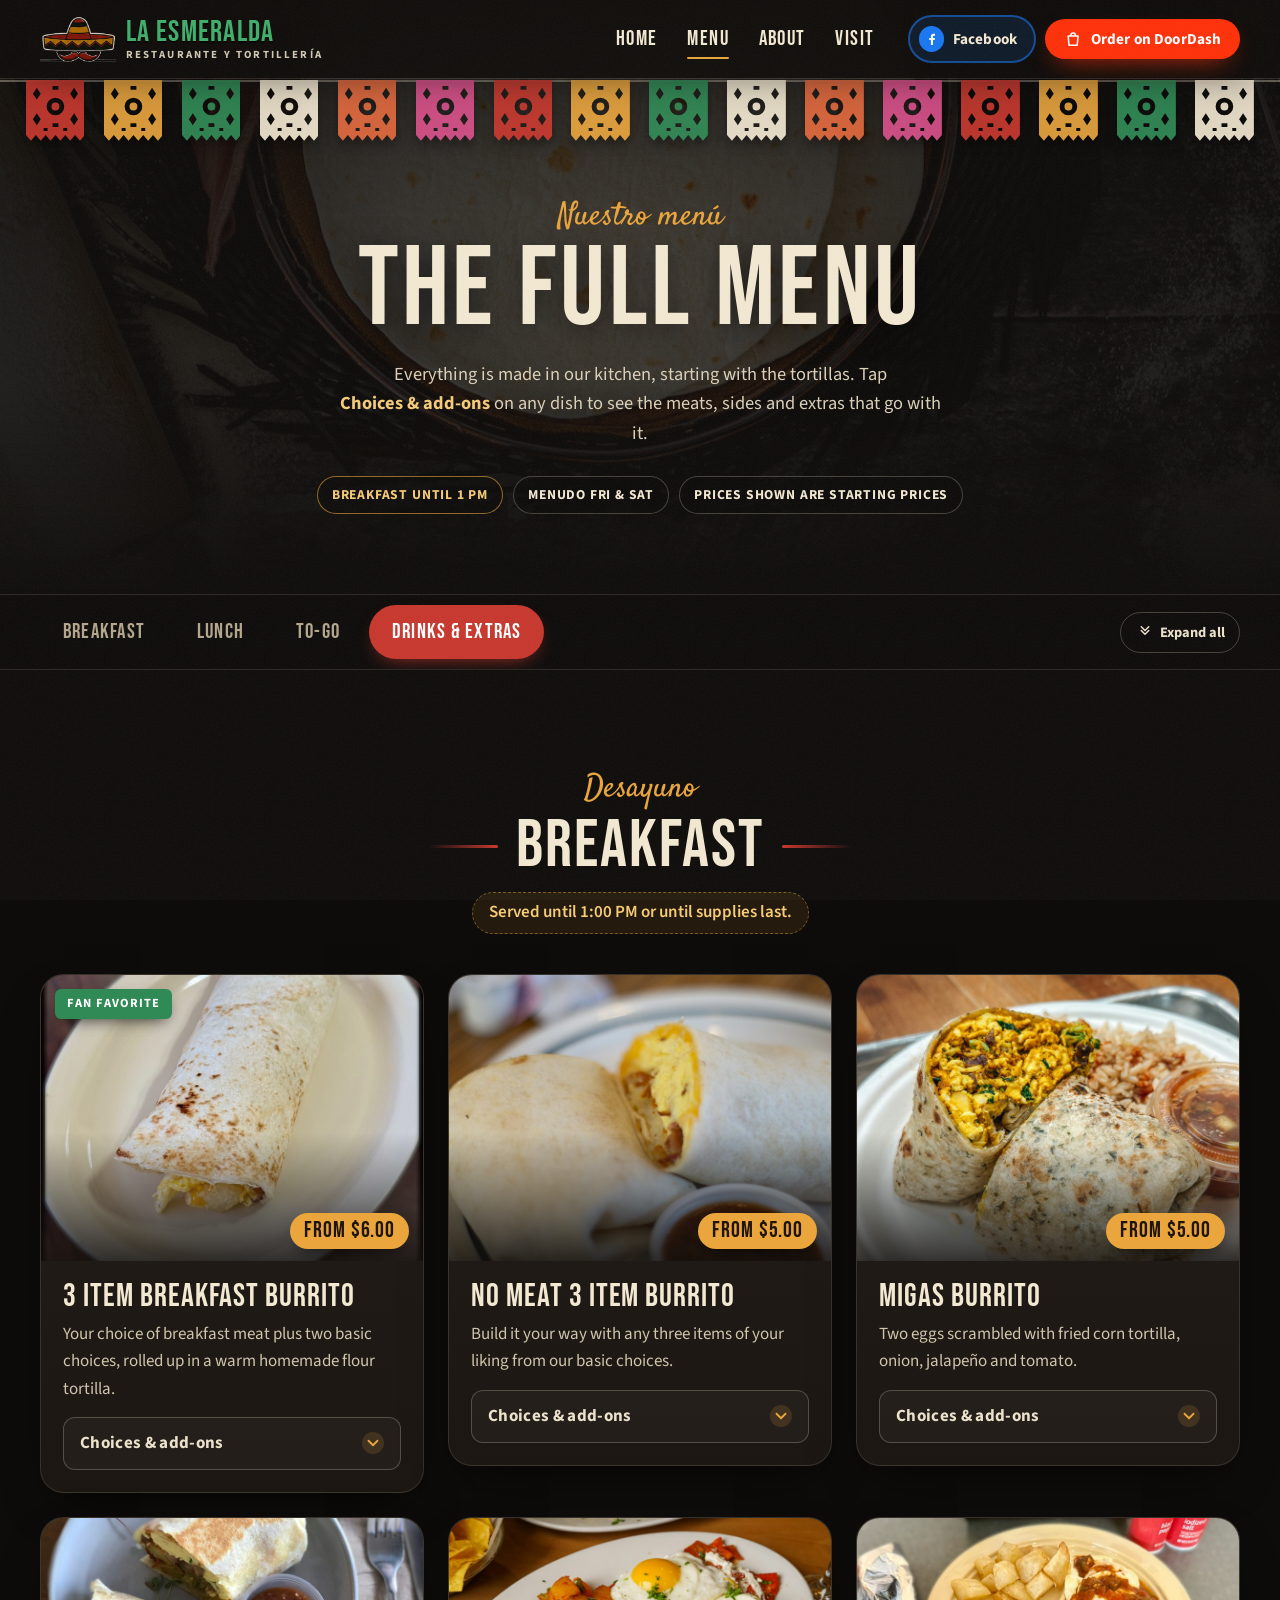
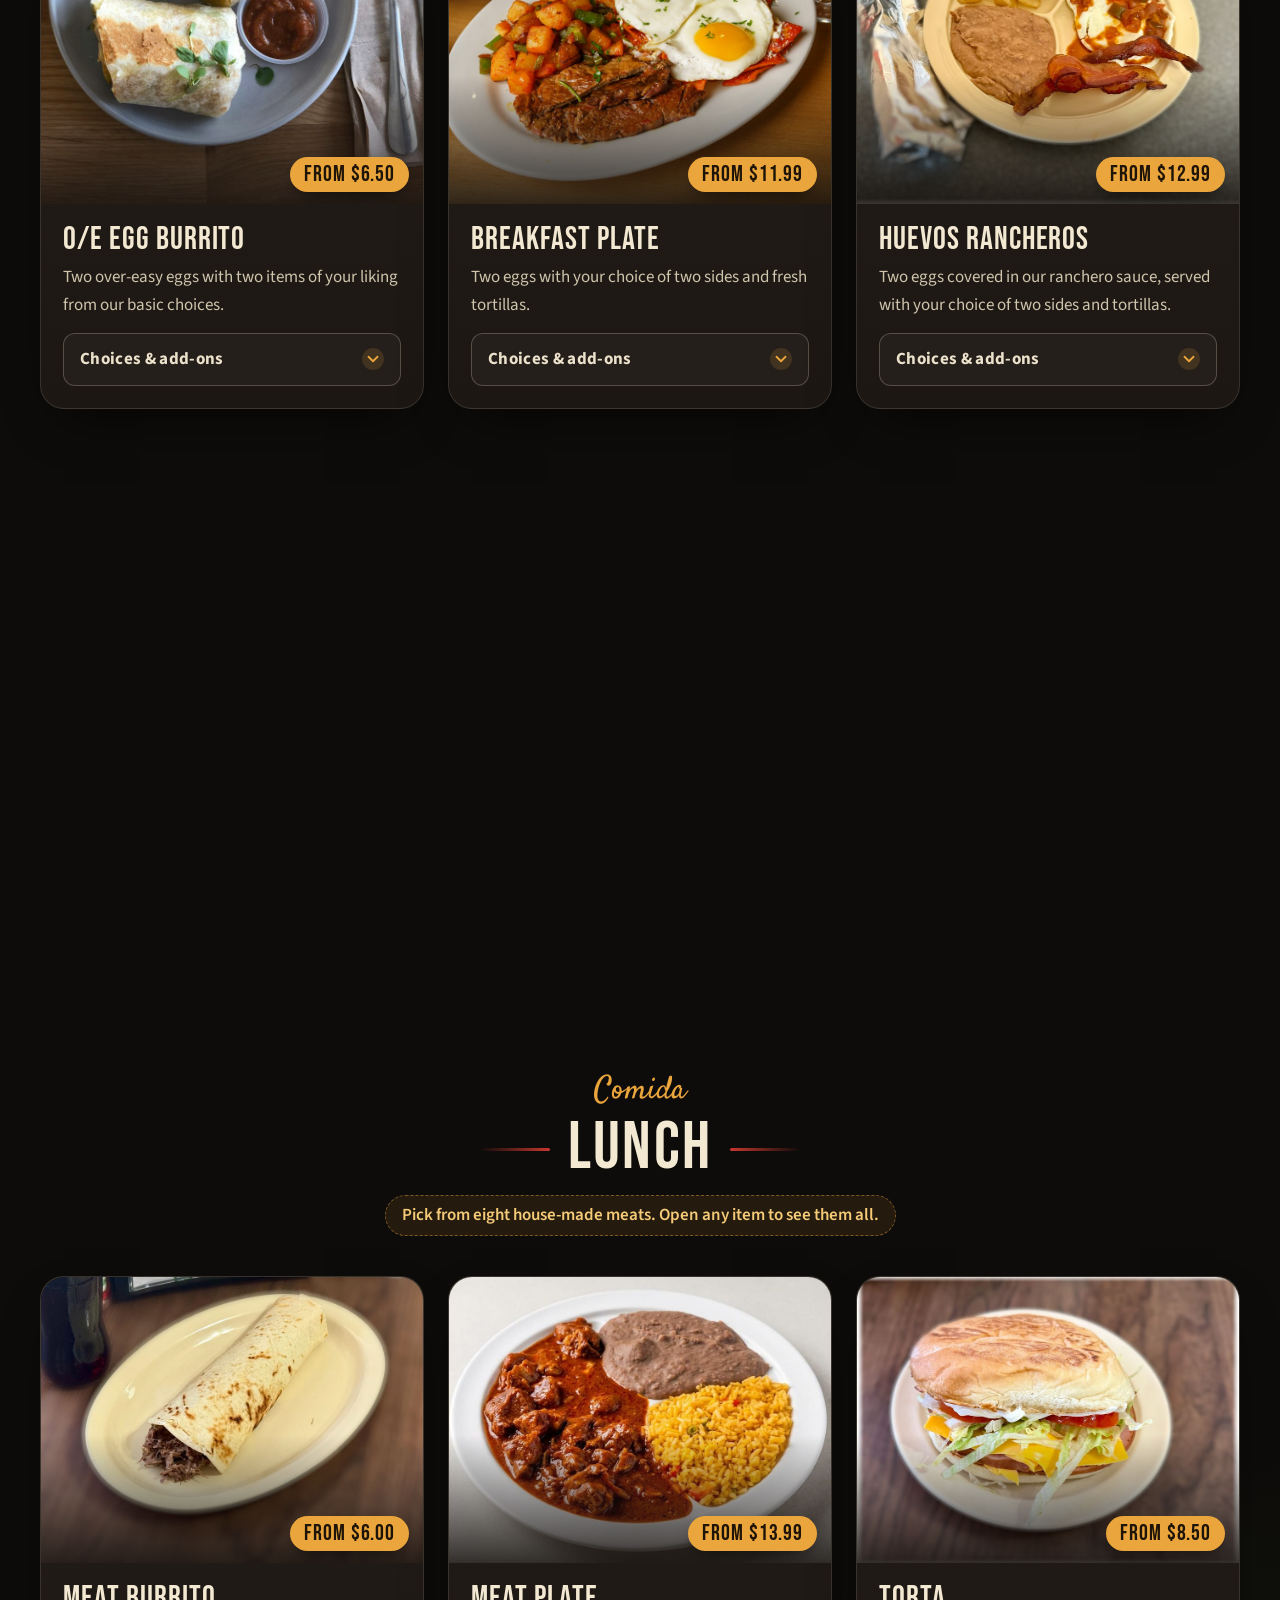
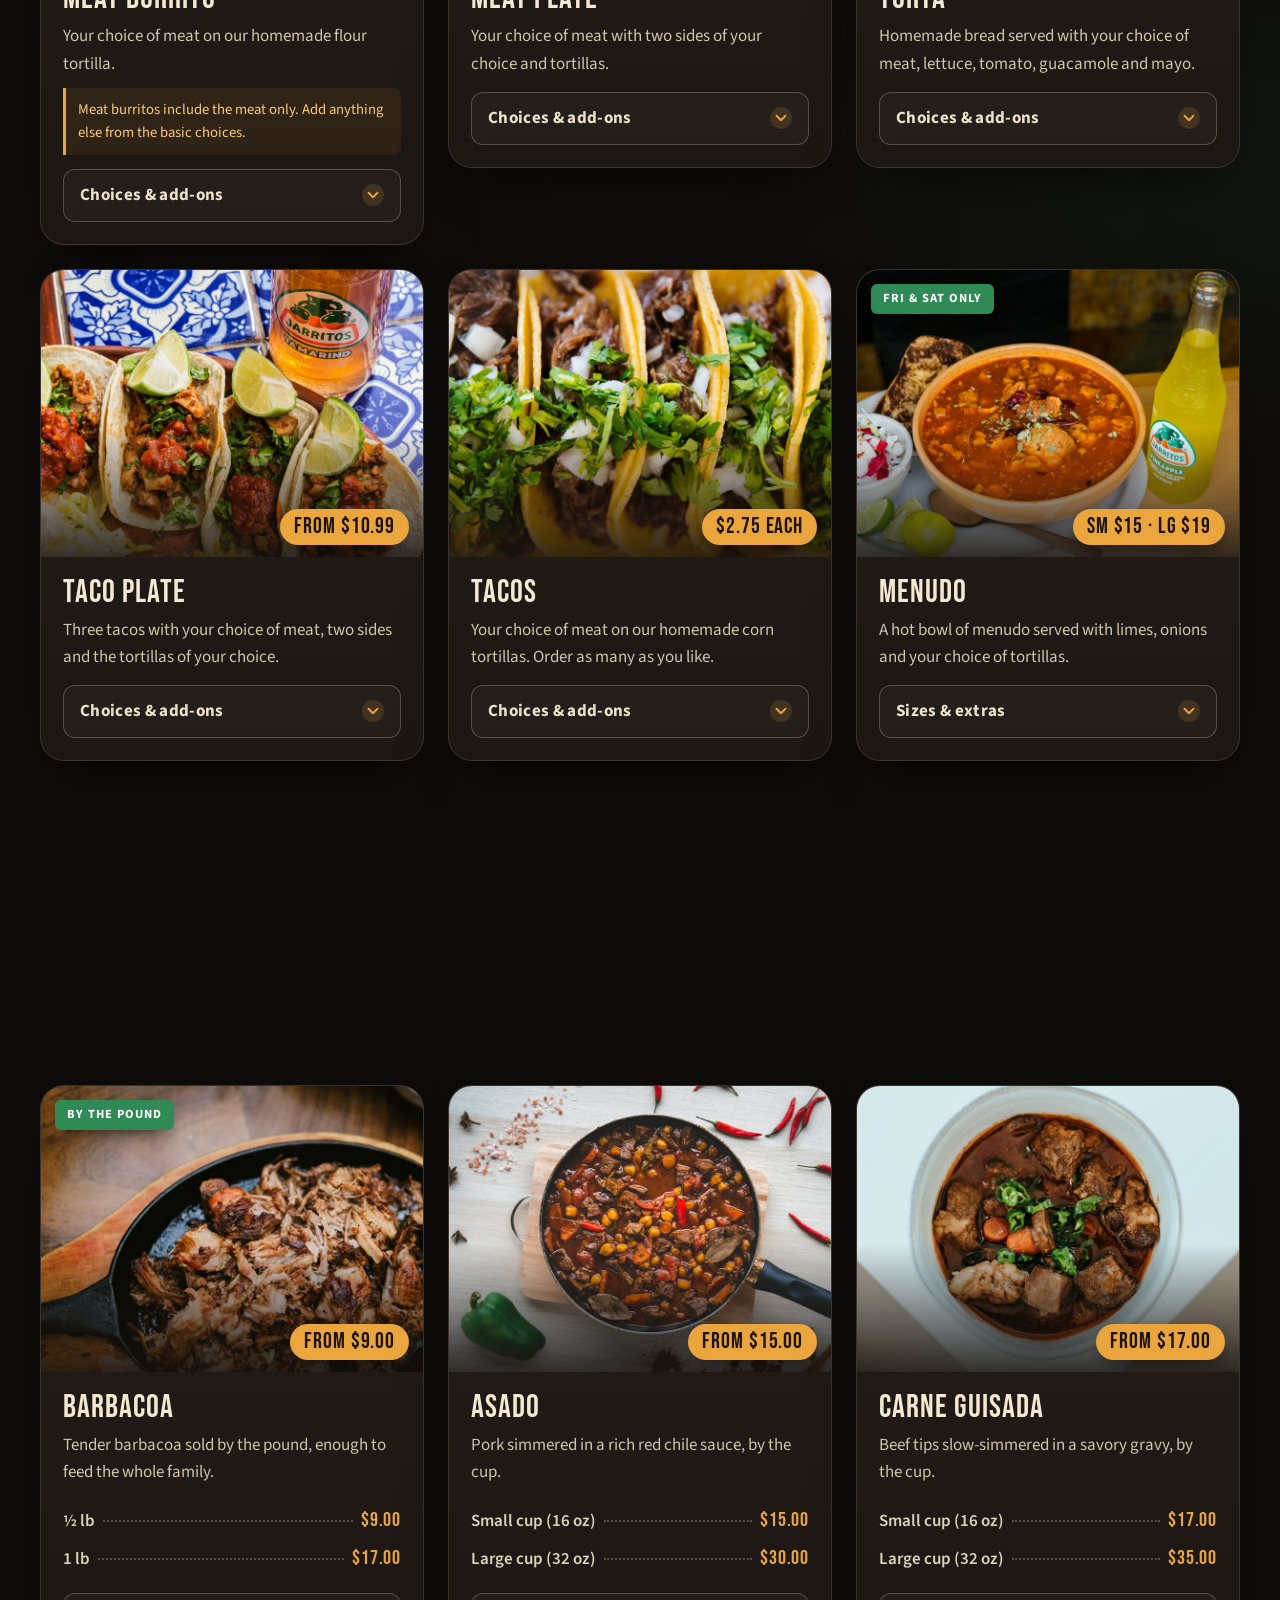
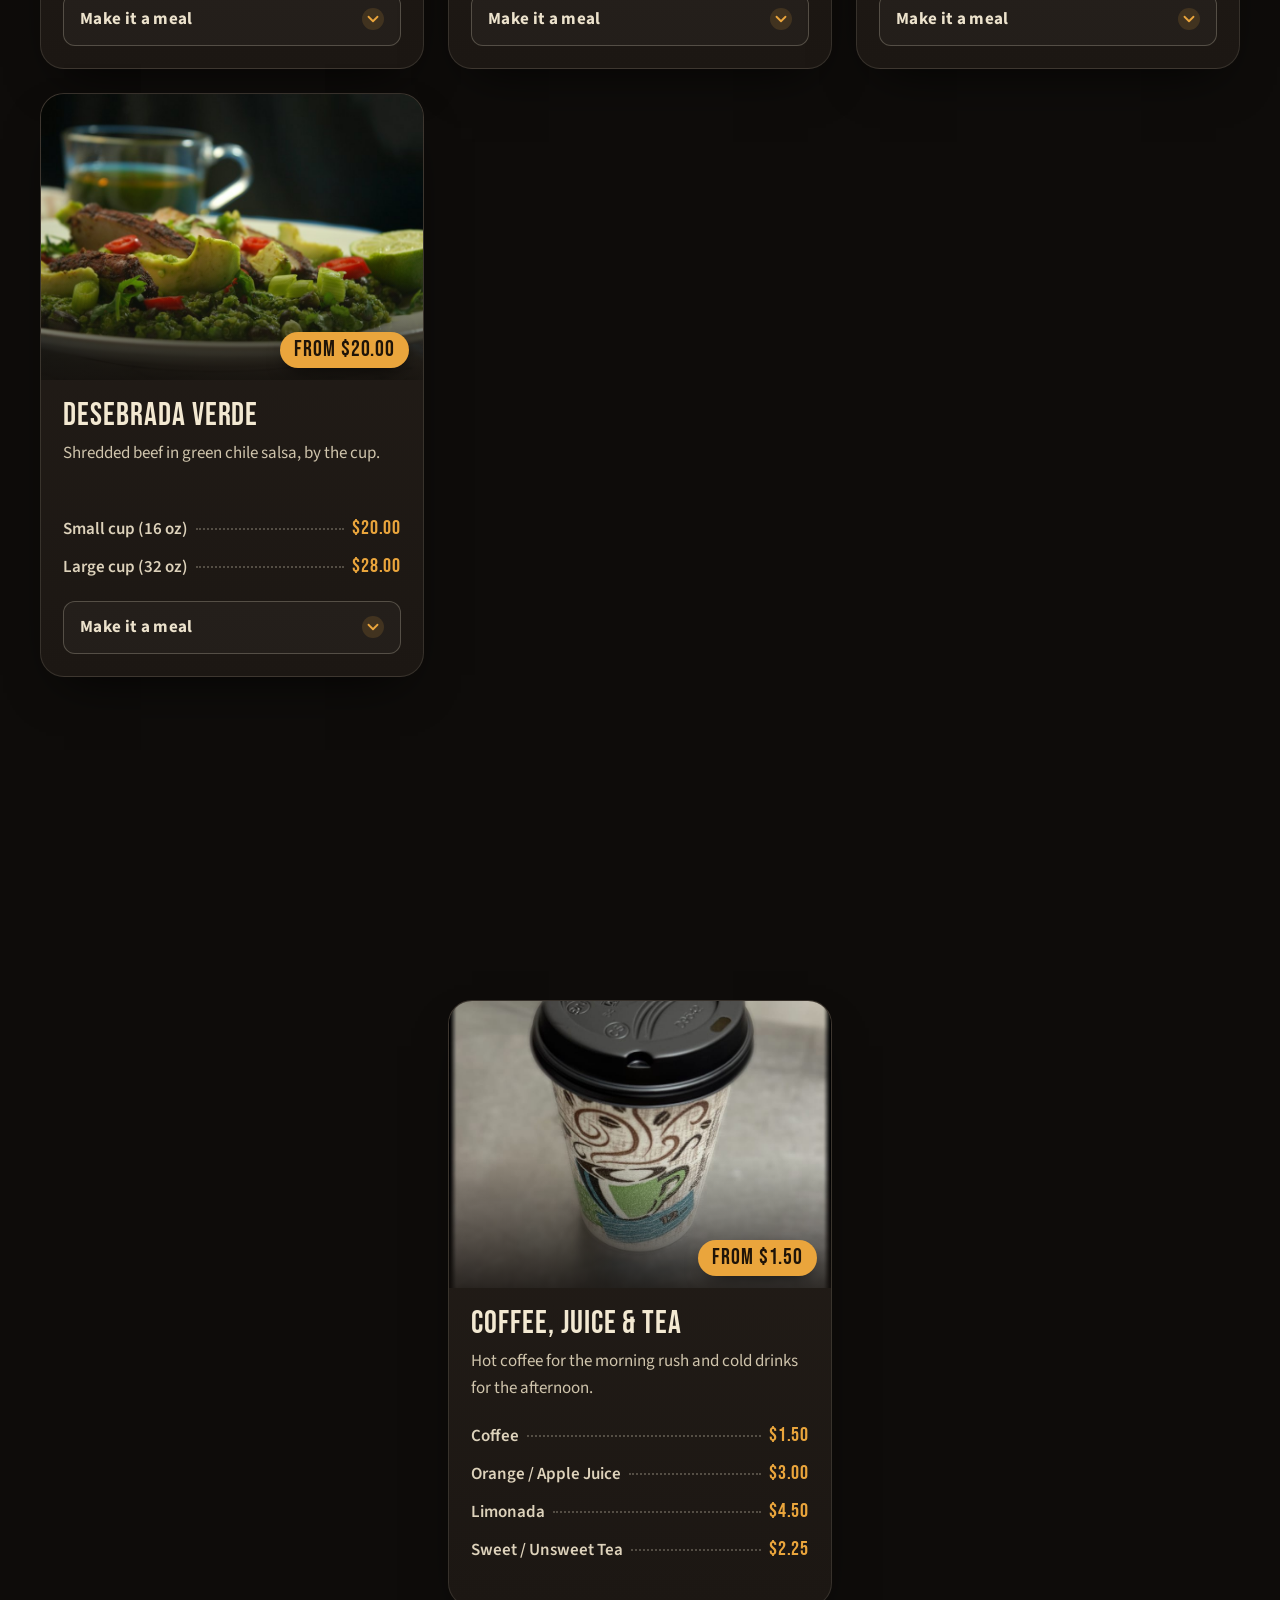
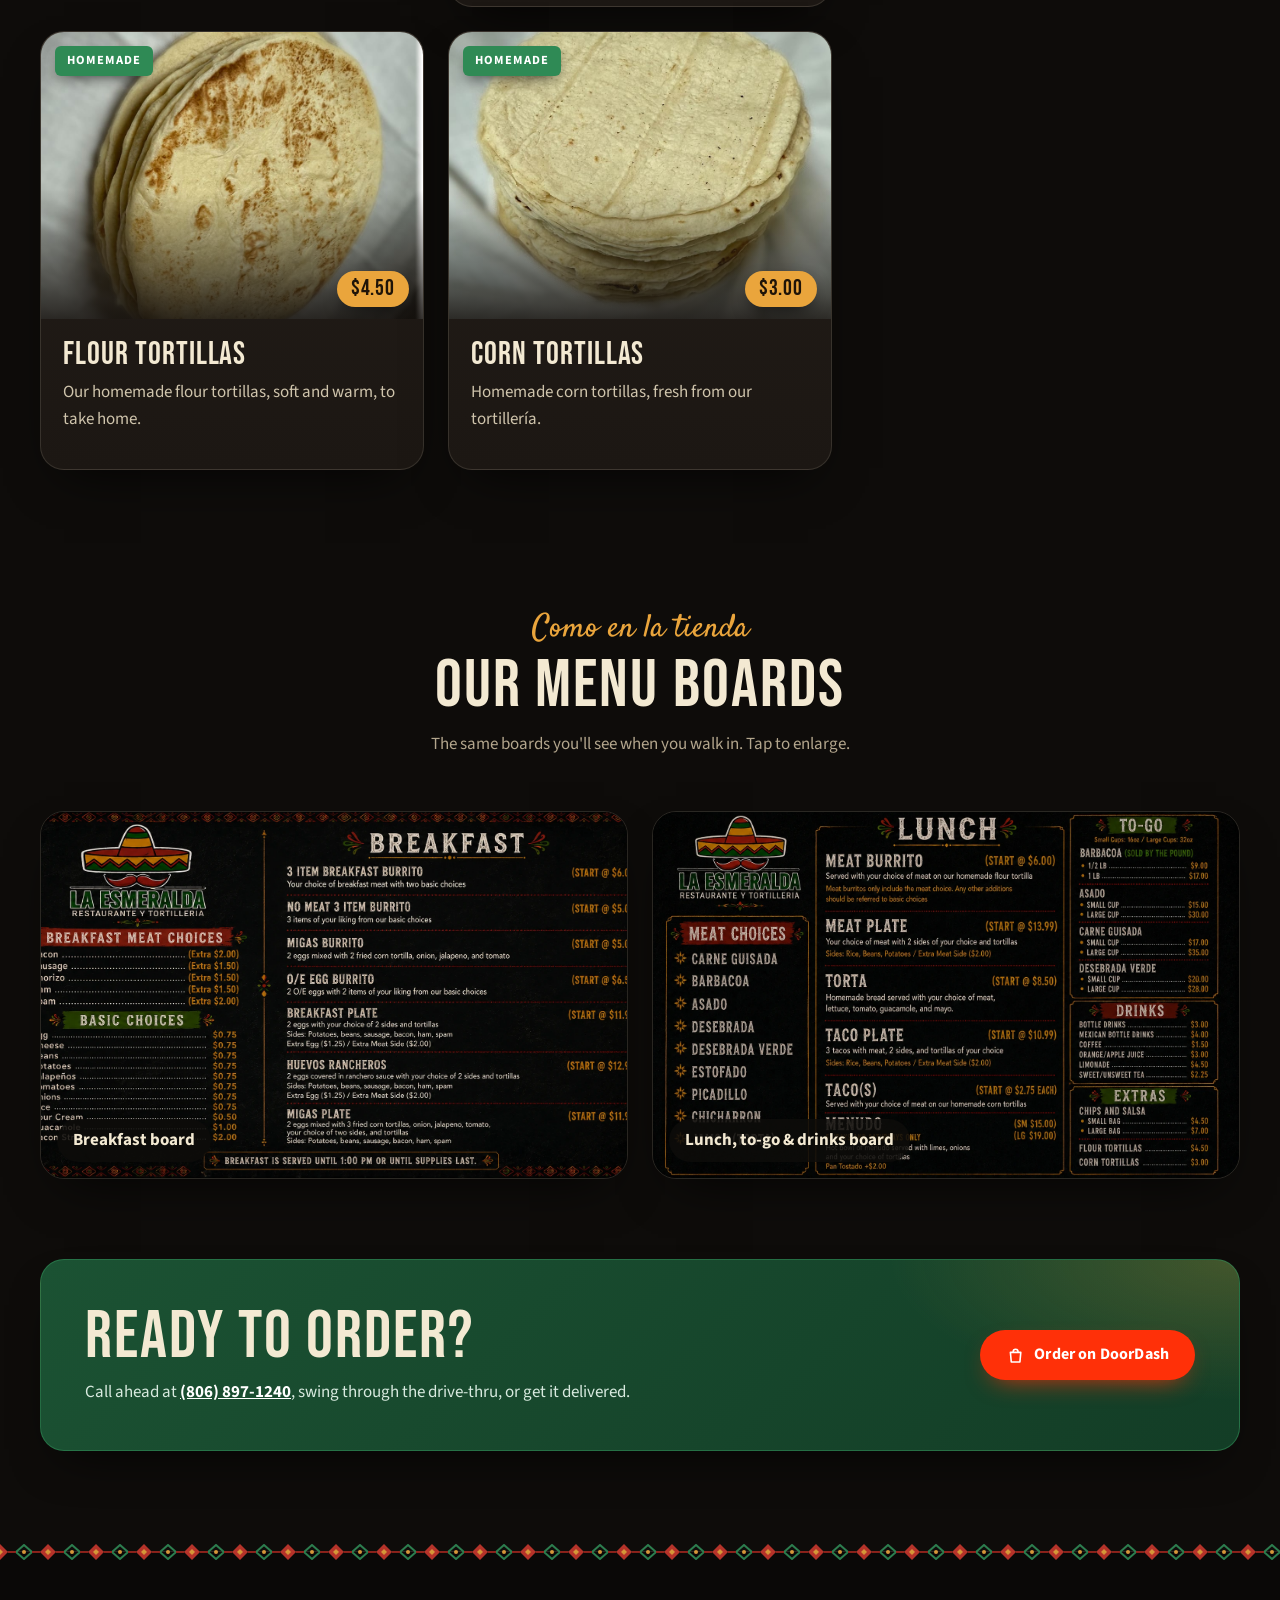
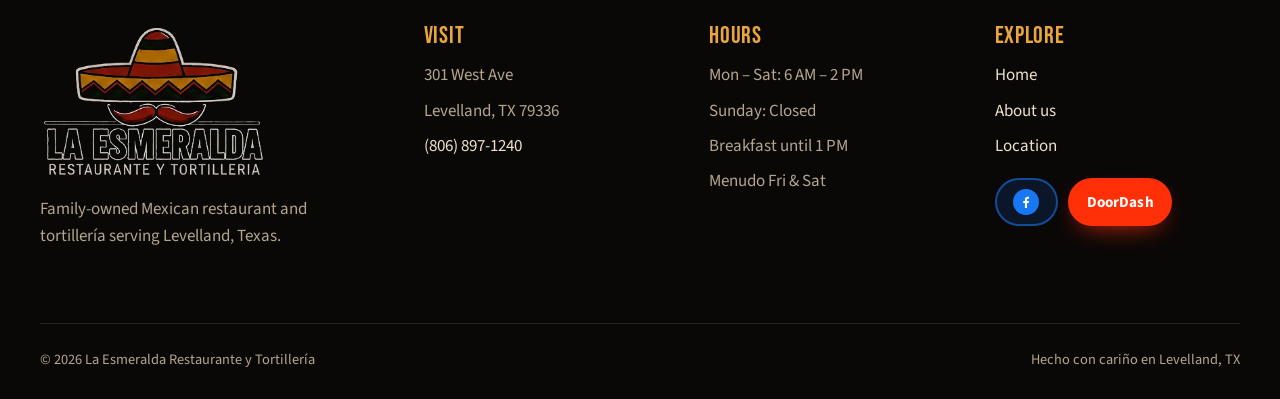
==== commit 0c2b63ac: "Add SEO, structured data and standard site files - Full meta, canonical, Open Graph/Twitter and geo " ====
--- a/menu.html
+++ b/menu.html
@@ -3,13 +3,34 @@
   <head>
     <meta charset="utf-8" />
     <meta name="viewport" content="width=device-width, initial-scale=1" />
-    <title>Menu | La Esmeralda Restaurante y Tortillería — Levelland, TX</title>
+    <title>Menu &amp; Prices | La Esmeralda Mexican Restaurant — Levelland, TX</title>
     <meta
       name="description"
-      content="Full menu for La Esmeralda in Levelland, TX: breakfast burritos, huevos rancheros, migas, meat plates, tortas, tacos, weekend menudo, guisados to-go and homemade tortillas."
+      content="La Esmeralda menu with prices: breakfast burritos from $5, huevos rancheros, migas, tacos on homemade corn tortillas, tortas, meat plates, weekend menudo, barbacoa by the pound and fresh tortillas to go. Levelland, TX."
     />
+    <meta name="robots" content="index, follow, max-image-preview:large" />
+    <link rel="canonical" href="https://laesmeraldalevelland.com/menu.html" />
     <meta name="theme-color" content="#0e0c0a" />
-    <link rel="icon" type="image/png" href="images/brand/favicon.png" />
+
+    <meta property="og:type" content="website" />
+    <meta property="og:site_name" content="La Esmeralda Restaurante y Tortillería" />
+    <meta property="og:locale" content="en_US" />
+    <meta property="og:url" content="https://laesmeraldalevelland.com/menu.html" />
+    <meta property="og:title" content="La Esmeralda Menu — Breakfast, Lunch, Menudo &amp; Tortillas" />
+    <meta property="og:description" content="Breakfast burritos, tacos, tortas, guisados to go and homemade tortillas in Levelland, TX." />
+    <meta property="og:image" content="https://laesmeraldalevelland.com/images/social/og-image.jpg" />
+    <meta property="og:image:width" content="1200" />
+    <meta property="og:image:height" content="630" />
+    <meta property="og:image:alt" content="Street tacos on homemade corn tortillas with onion and cilantro at La Esmeralda" />
+    <meta name="twitter:card" content="summary_large_image" />
+    <meta name="twitter:title" content="La Esmeralda Menu — Breakfast, Lunch, Menudo &amp; Tortillas" />
+    <meta name="twitter:description" content="Breakfast burritos, tacos, tortas, guisados to go and homemade tortillas in Levelland, TX." />
+    <meta name="twitter:image" content="https://laesmeraldalevelland.com/images/social/og-image.jpg" />
+
+    <link rel="icon" type="image/png" sizes="32x32" href="images/icons/favicon-32.png" />
+    <link rel="icon" type="image/png" sizes="192x192" href="images/icons/icon-192.png" />
+    <link rel="apple-touch-icon" href="images/icons/apple-touch-icon.png" />
+    <link rel="manifest" href="site.webmanifest" />
 
     <link rel="preconnect" href="https://fonts.googleapis.com" />
     <link rel="preconnect" href="https://fonts.gstatic.com" crossorigin />
@@ -23,6 +44,394 @@
     <script>
       document.documentElement.classList.add("js");
     </script>
+    <!-- build:menu-jsonld -->
+    <script type="application/ld+json">
+    {
+      "@context": "https://schema.org",
+      "@graph": [
+        {
+          "@type": "Menu",
+          "@id": "https://laesmeraldalevelland.com/menu.html#menu",
+          "name": "La Esmeralda Menu",
+          "url": "https://laesmeraldalevelland.com/menu.html",
+          "inLanguage": "en-US",
+          "hasMenuSection": [
+            {
+              "@type": "MenuSection",
+              "name": "Breakfast",
+              "alternateName": "Desayuno",
+              "description": "Served until 1:00 PM or until supplies last.",
+              "hasMenuItem": [
+                {
+                  "@type": "MenuItem",
+                  "name": "3 Item Breakfast Burrito",
+                  "description": "Your choice of breakfast meat plus two basic choices, rolled up in a warm homemade flour tortilla.",
+                  "image": "https://laesmeraldalevelland.com/images/menu/breakfast-burrito.jpg",
+                  "offers": {
+                    "@type": "Offer",
+                    "price": "6.00",
+                    "priceCurrency": "USD"
+                  }
+                },
+                {
+                  "@type": "MenuItem",
+                  "name": "No Meat 3 Item Burrito",
+                  "description": "Build it your way with any three items of your liking from our basic choices.",
+                  "image": "https://laesmeraldalevelland.com/images/menu/no-meat-burrito.jpg",
+                  "offers": {
+                    "@type": "Offer",
+                    "price": "5.00",
+                    "priceCurrency": "USD"
+                  }
+                },
+                {
+                  "@type": "MenuItem",
+                  "name": "Migas Burrito",
+                  "description": "Two eggs scrambled with fried corn tortilla, onion, jalapeño and tomato.",
+                  "image": "https://laesmeraldalevelland.com/images/menu/migas-burrito.jpg",
+                  "offers": {
+                    "@type": "Offer",
+                    "price": "5.00",
+                    "priceCurrency": "USD"
+                  }
+                },
+                {
+                  "@type": "MenuItem",
+                  "name": "O/E Egg Burrito",
+                  "description": "Two over-easy eggs with two items of your liking from our basic choices.",
+                  "image": "https://laesmeraldalevelland.com/images/menu/oe-egg-burrito.jpg",
+                  "offers": {
+                    "@type": "Offer",
+                    "price": "6.50",
+                    "priceCurrency": "USD"
+                  }
+                },
+                {
+                  "@type": "MenuItem",
+                  "name": "Breakfast Plate",
+                  "description": "Two eggs with your choice of two sides and fresh tortillas.",
+                  "image": "https://laesmeraldalevelland.com/images/menu/breakfast-plate.jpg",
+                  "offers": {
+                    "@type": "Offer",
+                    "price": "11.99",
+                    "priceCurrency": "USD"
+                  }
+                },
+                {
+                  "@type": "MenuItem",
+                  "name": "Huevos Rancheros",
+                  "description": "Two eggs covered in our ranchero sauce, served with your choice of two sides and tortillas.",
+                  "image": "https://laesmeraldalevelland.com/images/menu/huevos-rancheros.jpg",
+                  "offers": {
+                    "@type": "Offer",
+                    "price": "12.99",
+                    "priceCurrency": "USD"
+                  }
+                },
+                {
+                  "@type": "MenuItem",
+                  "name": "Migas Plate",
+                  "description": "Two eggs scrambled with three fried corn tortillas, onion, jalapeño and tomato, plus two sides and tortillas.",
+                  "image": "https://laesmeraldalevelland.com/images/menu/migas-plate.jpg",
+                  "offers": {
+                    "@type": "Offer",
+                    "price": "11.99",
+                    "priceCurrency": "USD"
+                  }
+                }
+              ]
+            },
+            {
+              "@type": "MenuSection",
+              "name": "Lunch",
+              "alternateName": "Comida",
+              "description": "Pick from eight house-made meats. Open any item to see them all.",
+              "hasMenuItem": [
+                {
+                  "@type": "MenuItem",
+                  "name": "Meat Burrito",
+                  "description": "Your choice of meat on our homemade flour tortilla.",
+                  "image": "https://laesmeraldalevelland.com/images/menu/meat-burrito.jpg",
+                  "offers": {
+                    "@type": "Offer",
+                    "price": "6.00",
+                    "priceCurrency": "USD"
+                  }
+                },
+                {
+                  "@type": "MenuItem",
+                  "name": "Meat Plate",
+                  "description": "Your choice of meat with two sides of your choice and tortillas.",
+                  "image": "https://laesmeraldalevelland.com/images/menu/meat-plate.jpg",
+                  "offers": {
+                    "@type": "Offer",
+                    "price": "13.99",
+                    "priceCurrency": "USD"
+                  }
+                },
+                {
+                  "@type": "MenuItem",
+                  "name": "Torta",
+                  "description": "Homemade bread served with your choice of meat, lettuce, tomato, guacamole and mayo.",
+                  "image": "https://laesmeraldalevelland.com/images/menu/torta.jpg",
+                  "offers": {
+                    "@type": "Offer",
+                    "price": "8.50",
+                    "priceCurrency": "USD"
+                  }
+                },
+                {
+                  "@type": "MenuItem",
+                  "name": "Taco Plate",
+                  "description": "Three tacos with your choice of meat, two sides and the tortillas of your choice.",
+                  "image": "https://laesmeraldalevelland.com/images/menu/taco-plate.jpg",
+                  "offers": {
+                    "@type": "Offer",
+                    "price": "10.99",
+                    "priceCurrency": "USD"
+                  }
+                },
+                {
+                  "@type": "MenuItem",
+                  "name": "Tacos",
+                  "description": "Your choice of meat on our homemade corn tortillas. Order as many as you like.",
+                  "image": "https://laesmeraldalevelland.com/images/menu/tacos.jpg",
+                  "offers": {
+                    "@type": "Offer",
+                    "price": "2.75",
+                    "priceCurrency": "USD"
+                  }
+                },
+                {
+                  "@type": "MenuItem",
+                  "name": "Menudo",
+                  "description": "A hot bowl of menudo served with limes, onions and your choice of tortillas.",
+                  "image": "https://laesmeraldalevelland.com/images/menu/menudo.jpg",
+                  "offers": {
+                    "@type": "Offer",
+                    "price": "15",
+                    "priceCurrency": "USD"
+                  }
+                }
+              ]
+            },
+            {
+              "@type": "MenuSection",
+              "name": "To-Go",
+              "alternateName": "Para llevar",
+              "description": "Small cups are 16 oz. Large cups are 32 oz.",
+              "hasMenuItem": [
+                {
+                  "@type": "MenuItem",
+                  "name": "Barbacoa",
+                  "description": "Tender barbacoa sold by the pound, enough to feed the whole family.",
+                  "image": "https://laesmeraldalevelland.com/images/menu/barbacoa.jpg",
+                  "offers": [
+                    {
+                      "@type": "Offer",
+                      "name": "½ lb",
+                      "price": "9.00",
+                      "priceCurrency": "USD"
+                    },
+                    {
+                      "@type": "Offer",
+                      "name": "1 lb",
+                      "price": "17.00",
+                      "priceCurrency": "USD"
+                    }
+                  ]
+                },
+                {
+                  "@type": "MenuItem",
+                  "name": "Asado",
+                  "description": "Pork simmered in a rich red chile sauce, by the cup.",
+                  "image": "https://laesmeraldalevelland.com/images/menu/asado.jpg",
+                  "offers": [
+                    {
+                      "@type": "Offer",
+                      "name": "Small cup (16 oz)",
+                      "price": "15.00",
+                      "priceCurrency": "USD"
+                    },
+                    {
+                      "@type": "Offer",
+                      "name": "Large cup (32 oz)",
+                      "price": "30.00",
+                      "priceCurrency": "USD"
+                    }
+                  ]
+                },
+                {
+                  "@type": "MenuItem",
+                  "name": "Carne Guisada",
+                  "description": "Beef tips slow-simmered in a savory gravy, by the cup.",
+                  "image": "https://laesmeraldalevelland.com/images/menu/carne-guisada.jpg",
+                  "offers": [
+                    {
+                      "@type": "Offer",
+                      "name": "Small cup (16 oz)",
+                      "price": "17.00",
+                      "priceCurrency": "USD"
+                    },
+                    {
+                      "@type": "Offer",
+                      "name": "Large cup (32 oz)",
+                      "price": "35.00",
+                      "priceCurrency": "USD"
+                    }
+                  ]
+                },
+                {
+                  "@type": "MenuItem",
+                  "name": "Desebrada Verde",
+                  "description": "Shredded beef in green chile salsa, by the cup.",
+                  "image": "https://laesmeraldalevelland.com/images/menu/desebrada-verde.jpg",
+                  "offers": [
+                    {
+                      "@type": "Offer",
+                      "name": "Small cup (16 oz)",
+                      "price": "20.00",
+                      "priceCurrency": "USD"
+                    },
+                    {
+                      "@type": "Offer",
+                      "name": "Large cup (32 oz)",
+                      "price": "28.00",
+                      "priceCurrency": "USD"
+                    }
+                  ]
+                }
+              ]
+            },
+            {
+              "@type": "MenuSection",
+              "name": "Drinks & Extras",
+              "alternateName": "Bebidas y más",
+              "description": "Fresh tortillas from our tortillería, by the pack.",
+              "hasMenuItem": [
+                {
+                  "@type": "MenuItem",
+                  "name": "Bottle Drinks",
+                  "description": "Ice-cold bottled sodas, including Mexican favorites.",
+                  "image": "https://laesmeraldalevelland.com/images/menu/drinks.jpg",
+                  "offers": [
+                    {
+                      "@type": "Offer",
+                      "name": "Bottle Drinks",
+                      "price": "3.00",
+                      "priceCurrency": "USD"
+                    },
+                    {
+                      "@type": "Offer",
+                      "name": "Mexican Bottle Drinks",
+                      "price": "4.00",
+                      "priceCurrency": "USD"
+                    }
+                  ]
+                },
+                {
+                  "@type": "MenuItem",
+                  "name": "Coffee, Juice & Tea",
+                  "description": "Hot coffee for the morning rush and cold drinks for the afternoon.",
+                  "image": "https://laesmeraldalevelland.com/images/menu/coffee.jpg",
+                  "offers": [
+                    {
+                      "@type": "Offer",
+                      "name": "Coffee",
+                      "price": "1.50",
+                      "priceCurrency": "USD"
+                    },
+                    {
+                      "@type": "Offer",
+                      "name": "Orange / Apple Juice",
+                      "price": "3.00",
+                      "priceCurrency": "USD"
+                    },
+                    {
+                      "@type": "Offer",
+                      "name": "Limonada",
+                      "price": "4.50",
+                      "priceCurrency": "USD"
+                    },
+                    {
+                      "@type": "Offer",
+                      "name": "Sweet / Unsweet Tea",
+                      "price": "2.25",
+                      "priceCurrency": "USD"
+                    }
+                  ]
+                },
+                {
+                  "@type": "MenuItem",
+                  "name": "Chips & Salsa",
+                  "description": "Crispy tortilla chips with salsa, bagged to go.",
+                  "image": "https://laesmeraldalevelland.com/images/menu/chips-salsa.jpg",
+                  "offers": [
+                    {
+                      "@type": "Offer",
+                      "name": "Small bag",
+                      "price": "4.50",
+                      "priceCurrency": "USD"
+                    },
+                    {
+                      "@type": "Offer",
+                      "name": "Large bag",
+                      "price": "7.00",
+                      "priceCurrency": "USD"
+                    }
+                  ]
+                },
+                {
+                  "@type": "MenuItem",
+                  "name": "Flour Tortillas",
+                  "description": "Our homemade flour tortillas, soft and warm, to take home.",
+                  "image": "https://laesmeraldalevelland.com/images/menu/flour-tortillas.jpg",
+                  "offers": {
+                    "@type": "Offer",
+                    "price": "4.50",
+                    "priceCurrency": "USD"
+                  }
+                },
+                {
+                  "@type": "MenuItem",
+                  "name": "Corn Tortillas",
+                  "description": "Homemade corn tortillas, fresh from our tortillería.",
+                  "image": "https://laesmeraldalevelland.com/images/menu/corn-tortillas.jpg",
+                  "offers": {
+                    "@type": "Offer",
+                    "price": "3.00",
+                    "priceCurrency": "USD"
+                  }
+                }
+              ]
+            }
+          ],
+          "mainEntityOfPage": "https://laesmeraldalevelland.com/menu.html",
+          "provider": {
+            "@id": "https://laesmeraldalevelland.com/#restaurant"
+          }
+        },
+        {
+          "@type": "BreadcrumbList",
+          "itemListElement": [
+            {
+              "@type": "ListItem",
+              "position": 1,
+              "name": "Home",
+              "item": "https://laesmeraldalevelland.com/"
+            },
+            {
+              "@type": "ListItem",
+              "position": 2,
+              "name": "Menu",
+              "item": "https://laesmeraldalevelland.com/menu.html"
+            }
+          ]
+        }
+      ]
+    }
+    </script>
+    <!-- /build:menu-jsonld -->
   </head>
 
   <body>
@@ -108,14 +517,469 @@
         </div>
       </nav>
 
-      <!-- Menu items are built from js/menu-data.js -->
-      <div class="container" id="menu-root"></div>
-
-      <noscript>
-        <div class="container menu-noscript">
-          <p>Turn on JavaScript to browse the interactive menu, or view our menu boards below.</p>
-        </div>
-      </noscript>
+      <!-- Menu items come from js/menu-data.js. The copy below is pre-rendered by
+           `node scripts/build.mjs` so search engines and no-JS visitors can read it. -->
+      <div class="container" id="menu-root">
+        <!-- build:menu -->
+        <section class="menu-section" id="breakfast" aria-labelledby="breakfast-title">
+        <header class="menu-section__head reveal">
+        <span class="script">Desayuno</span>
+        <h2 class="menu-section__title" id="breakfast-title">Breakfast</h2>
+        <p class="menu-section__note">Served until 1:00 PM or until supplies last.</p>
+        </header>
+        <div class="menu-grid"><article class="dish reveal" id="item-3-item-breakfast-burrito" style="--i:0">
+        <div class="dish__media">
+        <img src="images/menu/breakfast-burrito.jpg" alt="3 Item Breakfast Burrito" width="800" height="600" loading="lazy" />
+        <span class="dish__badge">Fan favorite</span>
+        <span class="dish__price">from $6.00</span>
+        </div>
+        <div class="dish__body">
+        <h3 class="dish__name">3 Item Breakfast Burrito</h3>
+        <p class="dish__desc">Your choice of breakfast meat plus two basic choices, rolled up in a warm homemade flour tortilla.</p>
+        <button class="dish__toggle" type="button" aria-expanded="false" aria-controls="item-3-item-breakfast-burrito-options">
+        <span>Choices &amp; add-ons</span><svg viewBox="0 0 24 24" aria-hidden="true"><path d="M6 9l6 6 6-6" fill="none" stroke="currentColor" stroke-width="2.4" stroke-linecap="round" stroke-linejoin="round"/></svg>
+        </button>
+        <div class="dish__panel" id="item-3-item-breakfast-burrito-options">
+        <div class="dish__panel-inner"><div class="opt-group">
+        <h4 class="opt-group__title">Pick 1 breakfast meat</h4>
+        <ul class="price-list"><li><span>Bacon</span><span class="leader" aria-hidden="true"></span><b>Extra $2.00</b></li><li><span>Sausage</span><span class="leader" aria-hidden="true"></span><b>Extra $1.50</b></li><li><span>Chorizo</span><span class="leader" aria-hidden="true"></span><b>Extra $1.50</b></li><li><span>Ham</span><span class="leader" aria-hidden="true"></span><b>Extra $1.50</b></li><li><span>Spam</span><span class="leader" aria-hidden="true"></span><b>Extra $2.00</b></li></ul>
+        </div><div class="opt-group">
+        <h4 class="opt-group__title">Pick 2 basic choices</h4>
+        <ul class="price-list price-list--split"><li><span>Egg</span><span class="leader" aria-hidden="true"></span><b>$0.75</b></li><li><span>Cheese</span><span class="leader" aria-hidden="true"></span><b>$0.75</b></li><li><span>Beans</span><span class="leader" aria-hidden="true"></span><b>$0.75</b></li><li><span>Potatoes</span><span class="leader" aria-hidden="true"></span><b>$0.75</b></li><li><span>Jalapeños</span><span class="leader" aria-hidden="true"></span><b>$0.75</b></li><li><span>Tomatoes</span><span class="leader" aria-hidden="true"></span><b>$0.75</b></li><li><span>Onions</span><span class="leader" aria-hidden="true"></span><b>$0.75</b></li><li><span>Rice</span><span class="leader" aria-hidden="true"></span><b>$0.75</b></li><li><span>Sour Cream</span><span class="leader" aria-hidden="true"></span><b>$0.50</b></li><li><span>Guacamole</span><span class="leader" aria-hidden="true"></span><b>$1.00</b></li><li><span>Bacon Strips</span><span class="leader" aria-hidden="true"></span><b>$2.00</b></li></ul>
+        <p class="opt-group__note">Want more? Add extra basic choices at the prices shown.</p>
+        </div></div>
+        </div>
+        </div>
+        </article><article class="dish reveal" id="item-no-meat-3-item-burrito" style="--i:1">
+        <div class="dish__media">
+        <img src="images/menu/no-meat-burrito.jpg" alt="No Meat 3 Item Burrito" width="800" height="600" loading="lazy" />
+        <span class="dish__price">from $5.00</span>
+        </div>
+        <div class="dish__body">
+        <h3 class="dish__name">No Meat 3 Item Burrito</h3>
+        <p class="dish__desc">Build it your way with any three items of your liking from our basic choices.</p>
+        <button class="dish__toggle" type="button" aria-expanded="false" aria-controls="item-no-meat-3-item-burrito-options">
+        <span>Choices &amp; add-ons</span><svg viewBox="0 0 24 24" aria-hidden="true"><path d="M6 9l6 6 6-6" fill="none" stroke="currentColor" stroke-width="2.4" stroke-linecap="round" stroke-linejoin="round"/></svg>
+        </button>
+        <div class="dish__panel" id="item-no-meat-3-item-burrito-options">
+        <div class="dish__panel-inner"><div class="opt-group">
+        <h4 class="opt-group__title">Pick 3 basic choices</h4>
+        <ul class="price-list price-list--split"><li><span>Egg</span><span class="leader" aria-hidden="true"></span><b>$0.75</b></li><li><span>Cheese</span><span class="leader" aria-hidden="true"></span><b>$0.75</b></li><li><span>Beans</span><span class="leader" aria-hidden="true"></span><b>$0.75</b></li><li><span>Potatoes</span><span class="leader" aria-hidden="true"></span><b>$0.75</b></li><li><span>Jalapeños</span><span class="leader" aria-hidden="true"></span><b>$0.75</b></li><li><span>Tomatoes</span><span class="leader" aria-hidden="true"></span><b>$0.75</b></li><li><span>Onions</span><span class="leader" aria-hidden="true"></span><b>$0.75</b></li><li><span>Rice</span><span class="leader" aria-hidden="true"></span><b>$0.75</b></li><li><span>Sour Cream</span><span class="leader" aria-hidden="true"></span><b>$0.50</b></li><li><span>Guacamole</span><span class="leader" aria-hidden="true"></span><b>$1.00</b></li><li><span>Bacon Strips</span><span class="leader" aria-hidden="true"></span><b>$2.00</b></li></ul>
+        </div></div>
+        </div>
+        </div>
+        </article><article class="dish reveal" id="item-migas-burrito" style="--i:2">
+        <div class="dish__media">
+        <img src="images/menu/migas-burrito.jpg" alt="Migas Burrito" width="800" height="600" loading="lazy" />
+        <span class="dish__price">from $5.00</span>
+        </div>
+        <div class="dish__body">
+        <h3 class="dish__name">Migas Burrito</h3>
+        <p class="dish__desc">Two eggs scrambled with fried corn tortilla, onion, jalapeño and tomato.</p>
+        <button class="dish__toggle" type="button" aria-expanded="false" aria-controls="item-migas-burrito-options">
+        <span>Choices &amp; add-ons</span><svg viewBox="0 0 24 24" aria-hidden="true"><path d="M6 9l6 6 6-6" fill="none" stroke="currentColor" stroke-width="2.4" stroke-linecap="round" stroke-linejoin="round"/></svg>
+        </button>
+        <div class="dish__panel" id="item-migas-burrito-options">
+        <div class="dish__panel-inner"><div class="opt-group">
+        <h4 class="opt-group__title">What's inside</h4>
+        <ul class="opt-chips"><li>2 Eggs</li><li>Fried Corn Tortilla</li><li>Onion</li><li>Jalapeño</li><li>Tomato</li></ul>
+        </div><div class="opt-group">
+        <h4 class="opt-group__title">Add a breakfast meat</h4>
+        <ul class="price-list"><li><span>Bacon</span><span class="leader" aria-hidden="true"></span><b>Extra $2.00</b></li><li><span>Sausage</span><span class="leader" aria-hidden="true"></span><b>Extra $1.50</b></li><li><span>Chorizo</span><span class="leader" aria-hidden="true"></span><b>Extra $1.50</b></li><li><span>Ham</span><span class="leader" aria-hidden="true"></span><b>Extra $1.50</b></li><li><span>Spam</span><span class="leader" aria-hidden="true"></span><b>Extra $2.00</b></li></ul>
+        </div><div class="opt-group">
+        <h4 class="opt-group__title">Add basic choices</h4>
+        <ul class="price-list price-list--split"><li><span>Egg</span><span class="leader" aria-hidden="true"></span><b>$0.75</b></li><li><span>Cheese</span><span class="leader" aria-hidden="true"></span><b>$0.75</b></li><li><span>Beans</span><span class="leader" aria-hidden="true"></span><b>$0.75</b></li><li><span>Potatoes</span><span class="leader" aria-hidden="true"></span><b>$0.75</b></li><li><span>Jalapeños</span><span class="leader" aria-hidden="true"></span><b>$0.75</b></li><li><span>Tomatoes</span><span class="leader" aria-hidden="true"></span><b>$0.75</b></li><li><span>Onions</span><span class="leader" aria-hidden="true"></span><b>$0.75</b></li><li><span>Rice</span><span class="leader" aria-hidden="true"></span><b>$0.75</b></li><li><span>Sour Cream</span><span class="leader" aria-hidden="true"></span><b>$0.50</b></li><li><span>Guacamole</span><span class="leader" aria-hidden="true"></span><b>$1.00</b></li><li><span>Bacon Strips</span><span class="leader" aria-hidden="true"></span><b>$2.00</b></li></ul>
+        </div></div>
+        </div>
+        </div>
+        </article><article class="dish reveal" id="item-o-e-egg-burrito" style="--i:0">
+        <div class="dish__media">
+        <img src="images/menu/oe-egg-burrito.jpg" alt="O/E Egg Burrito" width="800" height="600" loading="lazy" />
+        <span class="dish__price">from $6.50</span>
+        </div>
+        <div class="dish__body">
+        <h3 class="dish__name">O/E Egg Burrito</h3>
+        <p class="dish__desc">Two over-easy eggs with two items of your liking from our basic choices.</p>
+        <button class="dish__toggle" type="button" aria-expanded="false" aria-controls="item-o-e-egg-burrito-options">
+        <span>Choices &amp; add-ons</span><svg viewBox="0 0 24 24" aria-hidden="true"><path d="M6 9l6 6 6-6" fill="none" stroke="currentColor" stroke-width="2.4" stroke-linecap="round" stroke-linejoin="round"/></svg>
+        </button>
+        <div class="dish__panel" id="item-o-e-egg-burrito-options">
+        <div class="dish__panel-inner"><div class="opt-group">
+        <h4 class="opt-group__title">Pick 2 basic choices</h4>
+        <ul class="price-list price-list--split"><li><span>Egg</span><span class="leader" aria-hidden="true"></span><b>$0.75</b></li><li><span>Cheese</span><span class="leader" aria-hidden="true"></span><b>$0.75</b></li><li><span>Beans</span><span class="leader" aria-hidden="true"></span><b>$0.75</b></li><li><span>Potatoes</span><span class="leader" aria-hidden="true"></span><b>$0.75</b></li><li><span>Jalapeños</span><span class="leader" aria-hidden="true"></span><b>$0.75</b></li><li><span>Tomatoes</span><span class="leader" aria-hidden="true"></span><b>$0.75</b></li><li><span>Onions</span><span class="leader" aria-hidden="true"></span><b>$0.75</b></li><li><span>Rice</span><span class="leader" aria-hidden="true"></span><b>$0.75</b></li><li><span>Sour Cream</span><span class="leader" aria-hidden="true"></span><b>$0.50</b></li><li><span>Guacamole</span><span class="leader" aria-hidden="true"></span><b>$1.00</b></li><li><span>Bacon Strips</span><span class="leader" aria-hidden="true"></span><b>$2.00</b></li></ul>
+        </div><div class="opt-group">
+        <h4 class="opt-group__title">Add a breakfast meat</h4>
+        <ul class="price-list"><li><span>Bacon</span><span class="leader" aria-hidden="true"></span><b>Extra $2.00</b></li><li><span>Sausage</span><span class="leader" aria-hidden="true"></span><b>Extra $1.50</b></li><li><span>Chorizo</span><span class="leader" aria-hidden="true"></span><b>Extra $1.50</b></li><li><span>Ham</span><span class="leader" aria-hidden="true"></span><b>Extra $1.50</b></li><li><span>Spam</span><span class="leader" aria-hidden="true"></span><b>Extra $2.00</b></li></ul>
+        </div></div>
+        </div>
+        </div>
+        </article><article class="dish reveal" id="item-breakfast-plate" style="--i:1">
+        <div class="dish__media">
+        <img src="images/menu/breakfast-plate.jpg" alt="Breakfast Plate" width="800" height="600" loading="lazy" />
+        <span class="dish__price">from $11.99</span>
+        </div>
+        <div class="dish__body">
+        <h3 class="dish__name">Breakfast Plate</h3>
+        <p class="dish__desc">Two eggs with your choice of two sides and fresh tortillas.</p>
+        <button class="dish__toggle" type="button" aria-expanded="false" aria-controls="item-breakfast-plate-options">
+        <span>Choices &amp; add-ons</span><svg viewBox="0 0 24 24" aria-hidden="true"><path d="M6 9l6 6 6-6" fill="none" stroke="currentColor" stroke-width="2.4" stroke-linecap="round" stroke-linejoin="round"/></svg>
+        </button>
+        <div class="dish__panel" id="item-breakfast-plate-options">
+        <div class="dish__panel-inner"><div class="opt-group">
+        <h4 class="opt-group__title">Pick 2 sides</h4>
+        <ul class="opt-chips"><li>Potatoes</li><li>Beans</li><li>Sausage</li><li>Bacon</li><li>Ham</li><li>Spam</li></ul>
+        </div><div class="opt-group">
+        <h4 class="opt-group__title">Tortillas</h4>
+        <ul class="opt-chips"><li>Homemade Flour</li><li>Homemade Corn</li></ul>
+        </div><div class="opt-group">
+        <h4 class="opt-group__title">Extras</h4>
+        <ul class="price-list"><li><span>Extra Egg</span><span class="leader" aria-hidden="true"></span><b>$1.25</b></li><li><span>Extra Meat Side</span><span class="leader" aria-hidden="true"></span><b>$2.00</b></li></ul>
+        </div></div>
+        </div>
+        </div>
+        </article><article class="dish reveal" id="item-huevos-rancheros" style="--i:2">
+        <div class="dish__media">
+        <img src="images/menu/huevos-rancheros.jpg" alt="Huevos Rancheros" width="800" height="600" loading="lazy" />
+        <span class="dish__price">from $12.99</span>
+        </div>
+        <div class="dish__body">
+        <h3 class="dish__name">Huevos Rancheros</h3>
+        <p class="dish__desc">Two eggs covered in our ranchero sauce, served with your choice of two sides and tortillas.</p>
+        <button class="dish__toggle" type="button" aria-expanded="false" aria-controls="item-huevos-rancheros-options">
+        <span>Choices &amp; add-ons</span><svg viewBox="0 0 24 24" aria-hidden="true"><path d="M6 9l6 6 6-6" fill="none" stroke="currentColor" stroke-width="2.4" stroke-linecap="round" stroke-linejoin="round"/></svg>
+        </button>
+        <div class="dish__panel" id="item-huevos-rancheros-options">
+        <div class="dish__panel-inner"><div class="opt-group">
+        <h4 class="opt-group__title">Pick 2 sides</h4>
+        <ul class="opt-chips"><li>Potatoes</li><li>Beans</li><li>Sausage</li><li>Bacon</li><li>Ham</li><li>Spam</li></ul>
+        </div><div class="opt-group">
+        <h4 class="opt-group__title">Tortillas</h4>
+        <ul class="opt-chips"><li>Homemade Flour</li><li>Homemade Corn</li></ul>
+        </div><div class="opt-group">
+        <h4 class="opt-group__title">Extras</h4>
+        <ul class="price-list"><li><span>Extra Egg</span><span class="leader" aria-hidden="true"></span><b>$1.25</b></li><li><span>Extra Meat Side</span><span class="leader" aria-hidden="true"></span><b>$2.00</b></li></ul>
+        </div></div>
+        </div>
+        </div>
+        </article><article class="dish reveal" id="item-migas-plate" style="--i:0">
+        <div class="dish__media">
+        <img src="images/menu/migas-plate.jpg" alt="Migas Plate" width="800" height="600" loading="lazy" />
+        <span class="dish__price">from $11.99</span>
+        </div>
+        <div class="dish__body">
+        <h3 class="dish__name">Migas Plate</h3>
+        <p class="dish__desc">Two eggs scrambled with three fried corn tortillas, onion, jalapeño and tomato, plus two sides and tortillas.</p>
+        <button class="dish__toggle" type="button" aria-expanded="false" aria-controls="item-migas-plate-options">
+        <span>Choices &amp; add-ons</span><svg viewBox="0 0 24 24" aria-hidden="true"><path d="M6 9l6 6 6-6" fill="none" stroke="currentColor" stroke-width="2.4" stroke-linecap="round" stroke-linejoin="round"/></svg>
+        </button>
+        <div class="dish__panel" id="item-migas-plate-options">
+        <div class="dish__panel-inner"><div class="opt-group">
+        <h4 class="opt-group__title">Pick 2 sides</h4>
+        <ul class="opt-chips"><li>Potatoes</li><li>Beans</li><li>Sausage</li><li>Bacon</li><li>Ham</li><li>Spam</li></ul>
+        </div><div class="opt-group">
+        <h4 class="opt-group__title">Tortillas</h4>
+        <ul class="opt-chips"><li>Homemade Flour</li><li>Homemade Corn</li></ul>
+        </div></div>
+        </div>
+        </div>
+        </article></div>
+        </section>
+        <section class="menu-section" id="lunch" aria-labelledby="lunch-title">
+        <header class="menu-section__head reveal">
+        <span class="script">Comida</span>
+        <h2 class="menu-section__title" id="lunch-title">Lunch</h2>
+        <p class="menu-section__note">Pick from eight house-made meats. Open any item to see them all.</p>
+        </header>
+        <div class="menu-grid"><article class="dish reveal" id="item-meat-burrito" style="--i:0">
+        <div class="dish__media">
+        <img src="images/menu/meat-burrito.jpg" alt="Meat Burrito" width="800" height="600" loading="lazy" />
+        <span class="dish__price">from $6.00</span>
+        </div>
+        <div class="dish__body">
+        <h3 class="dish__name">Meat Burrito</h3>
+        <p class="dish__desc">Your choice of meat on our homemade flour tortilla.</p>
+        <p class="dish__note">Meat burritos include the meat only. Add anything else from the basic choices.</p>
+        <button class="dish__toggle" type="button" aria-expanded="false" aria-controls="item-meat-burrito-options">
+        <span>Choices &amp; add-ons</span><svg viewBox="0 0 24 24" aria-hidden="true"><path d="M6 9l6 6 6-6" fill="none" stroke="currentColor" stroke-width="2.4" stroke-linecap="round" stroke-linejoin="round"/></svg>
+        </button>
+        <div class="dish__panel" id="item-meat-burrito-options">
+        <div class="dish__panel-inner"><div class="opt-group">
+        <h4 class="opt-group__title">Pick your meat</h4>
+        <ul class="opt-described"><li><strong>Carne Guisada</strong><span>Beef tips simmered in a savory gravy</span></li><li><strong>Barbacoa</strong><span>Tender, slow-cooked beef</span></li><li><strong>Asado</strong><span>Pork in a rich red chile sauce</span></li><li><strong>Desebrada</strong><span>Seasoned shredded beef</span></li><li><strong>Desebrada Verde</strong><span>Shredded beef in green chile salsa</span></li><li><strong>Estofado</strong><span>Hearty house stew</span></li><li><strong>Picadillo</strong><span>Seasoned ground beef with potatoes</span></li><li><strong>Chicharrón</strong><span>Pork cracklings simmered in salsa</span></li></ul>
+        </div><div class="opt-group">
+        <h4 class="opt-group__title">Add basic choices</h4>
+        <ul class="price-list price-list--split"><li><span>Egg</span><span class="leader" aria-hidden="true"></span><b>$0.75</b></li><li><span>Cheese</span><span class="leader" aria-hidden="true"></span><b>$0.75</b></li><li><span>Beans</span><span class="leader" aria-hidden="true"></span><b>$0.75</b></li><li><span>Potatoes</span><span class="leader" aria-hidden="true"></span><b>$0.75</b></li><li><span>Jalapeños</span><span class="leader" aria-hidden="true"></span><b>$0.75</b></li><li><span>Tomatoes</span><span class="leader" aria-hidden="true"></span><b>$0.75</b></li><li><span>Onions</span><span class="leader" aria-hidden="true"></span><b>$0.75</b></li><li><span>Rice</span><span class="leader" aria-hidden="true"></span><b>$0.75</b></li><li><span>Sour Cream</span><span class="leader" aria-hidden="true"></span><b>$0.50</b></li><li><span>Guacamole</span><span class="leader" aria-hidden="true"></span><b>$1.00</b></li><li><span>Bacon Strips</span><span class="leader" aria-hidden="true"></span><b>$2.00</b></li></ul>
+        </div></div>
+        </div>
+        </div>
+        </article><article class="dish reveal" id="item-meat-plate" style="--i:1">
+        <div class="dish__media">
+        <img src="images/menu/meat-plate.jpg" alt="Meat Plate" width="800" height="600" loading="lazy" />
+        <span class="dish__price">from $13.99</span>
+        </div>
+        <div class="dish__body">
+        <h3 class="dish__name">Meat Plate</h3>
+        <p class="dish__desc">Your choice of meat with two sides of your choice and tortillas.</p>
+        <button class="dish__toggle" type="button" aria-expanded="false" aria-controls="item-meat-plate-options">
+        <span>Choices &amp; add-ons</span><svg viewBox="0 0 24 24" aria-hidden="true"><path d="M6 9l6 6 6-6" fill="none" stroke="currentColor" stroke-width="2.4" stroke-linecap="round" stroke-linejoin="round"/></svg>
+        </button>
+        <div class="dish__panel" id="item-meat-plate-options">
+        <div class="dish__panel-inner"><div class="opt-group">
+        <h4 class="opt-group__title">Pick your meat</h4>
+        <ul class="opt-described"><li><strong>Carne Guisada</strong><span>Beef tips simmered in a savory gravy</span></li><li><strong>Barbacoa</strong><span>Tender, slow-cooked beef</span></li><li><strong>Asado</strong><span>Pork in a rich red chile sauce</span></li><li><strong>Desebrada</strong><span>Seasoned shredded beef</span></li><li><strong>Desebrada Verde</strong><span>Shredded beef in green chile salsa</span></li><li><strong>Estofado</strong><span>Hearty house stew</span></li><li><strong>Picadillo</strong><span>Seasoned ground beef with potatoes</span></li><li><strong>Chicharrón</strong><span>Pork cracklings simmered in salsa</span></li></ul>
+        </div><div class="opt-group">
+        <h4 class="opt-group__title">Pick 2 sides</h4>
+        <ul class="opt-chips"><li>Rice</li><li>Beans</li><li>Potatoes</li></ul>
+        </div><div class="opt-group">
+        <h4 class="opt-group__title">Tortillas</h4>
+        <ul class="opt-chips"><li>Homemade Flour</li><li>Homemade Corn</li></ul>
+        </div><div class="opt-group">
+        <h4 class="opt-group__title">Extras</h4>
+        <ul class="price-list"><li><span>Extra Meat Side</span><span class="leader" aria-hidden="true"></span><b>$2.00</b></li></ul>
+        </div></div>
+        </div>
+        </div>
+        </article><article class="dish reveal" id="item-torta" style="--i:2">
+        <div class="dish__media">
+        <img src="images/menu/torta.jpg" alt="Torta" width="800" height="600" loading="lazy" />
+        <span class="dish__price">from $8.50</span>
+        </div>
+        <div class="dish__body">
+        <h3 class="dish__name">Torta</h3>
+        <p class="dish__desc">Homemade bread served with your choice of meat, lettuce, tomato, guacamole and mayo.</p>
+        <button class="dish__toggle" type="button" aria-expanded="false" aria-controls="item-torta-options">
+        <span>Choices &amp; add-ons</span><svg viewBox="0 0 24 24" aria-hidden="true"><path d="M6 9l6 6 6-6" fill="none" stroke="currentColor" stroke-width="2.4" stroke-linecap="round" stroke-linejoin="round"/></svg>
+        </button>
+        <div class="dish__panel" id="item-torta-options">
+        <div class="dish__panel-inner"><div class="opt-group">
+        <h4 class="opt-group__title">Pick your meat</h4>
+        <ul class="opt-described"><li><strong>Carne Guisada</strong><span>Beef tips simmered in a savory gravy</span></li><li><strong>Barbacoa</strong><span>Tender, slow-cooked beef</span></li><li><strong>Asado</strong><span>Pork in a rich red chile sauce</span></li><li><strong>Desebrada</strong><span>Seasoned shredded beef</span></li><li><strong>Desebrada Verde</strong><span>Shredded beef in green chile salsa</span></li><li><strong>Estofado</strong><span>Hearty house stew</span></li><li><strong>Picadillo</strong><span>Seasoned ground beef with potatoes</span></li><li><strong>Chicharrón</strong><span>Pork cracklings simmered in salsa</span></li><li><strong>Jamón</strong><span>Ham, available on tortas only</span></li></ul>
+        </div><div class="opt-group">
+        <h4 class="opt-group__title">Comes with</h4>
+        <ul class="opt-chips"><li>Homemade Bread</li><li>Lettuce</li><li>Tomato</li><li>Guacamole</li><li>Mayo</li></ul>
+        </div></div>
+        </div>
+        </div>
+        </article><article class="dish reveal" id="item-taco-plate" style="--i:0">
+        <div class="dish__media">
+        <img src="images/menu/taco-plate.jpg" alt="Taco Plate" width="800" height="600" loading="lazy" />
+        <span class="dish__price">from $10.99</span>
+        </div>
+        <div class="dish__body">
+        <h3 class="dish__name">Taco Plate</h3>
+        <p class="dish__desc">Three tacos with your choice of meat, two sides and the tortillas of your choice.</p>
+        <button class="dish__toggle" type="button" aria-expanded="false" aria-controls="item-taco-plate-options">
+        <span>Choices &amp; add-ons</span><svg viewBox="0 0 24 24" aria-hidden="true"><path d="M6 9l6 6 6-6" fill="none" stroke="currentColor" stroke-width="2.4" stroke-linecap="round" stroke-linejoin="round"/></svg>
+        </button>
+        <div class="dish__panel" id="item-taco-plate-options">
+        <div class="dish__panel-inner"><div class="opt-group">
+        <h4 class="opt-group__title">Pick your meat</h4>
+        <ul class="opt-described"><li><strong>Carne Guisada</strong><span>Beef tips simmered in a savory gravy</span></li><li><strong>Barbacoa</strong><span>Tender, slow-cooked beef</span></li><li><strong>Asado</strong><span>Pork in a rich red chile sauce</span></li><li><strong>Desebrada</strong><span>Seasoned shredded beef</span></li><li><strong>Desebrada Verde</strong><span>Shredded beef in green chile salsa</span></li><li><strong>Estofado</strong><span>Hearty house stew</span></li><li><strong>Picadillo</strong><span>Seasoned ground beef with potatoes</span></li><li><strong>Chicharrón</strong><span>Pork cracklings simmered in salsa</span></li></ul>
+        </div><div class="opt-group">
+        <h4 class="opt-group__title">Pick 2 sides</h4>
+        <ul class="opt-chips"><li>Rice</li><li>Beans</li><li>Potatoes</li></ul>
+        </div><div class="opt-group">
+        <h4 class="opt-group__title">Tortillas</h4>
+        <ul class="opt-chips"><li>Homemade Flour</li><li>Homemade Corn</li></ul>
+        </div><div class="opt-group">
+        <h4 class="opt-group__title">Extras</h4>
+        <ul class="price-list"><li><span>Extra Meat Side</span><span class="leader" aria-hidden="true"></span><b>$2.00</b></li></ul>
+        </div></div>
+        </div>
+        </div>
+        </article><article class="dish reveal" id="item-tacos" style="--i:1">
+        <div class="dish__media">
+        <img src="images/menu/tacos.jpg" alt="Tacos" width="800" height="600" loading="lazy" />
+        <span class="dish__price">$2.75 each</span>
+        </div>
+        <div class="dish__body">
+        <h3 class="dish__name">Tacos</h3>
+        <p class="dish__desc">Your choice of meat on our homemade corn tortillas. Order as many as you like.</p>
+        <button class="dish__toggle" type="button" aria-expanded="false" aria-controls="item-tacos-options">
+        <span>Choices &amp; add-ons</span><svg viewBox="0 0 24 24" aria-hidden="true"><path d="M6 9l6 6 6-6" fill="none" stroke="currentColor" stroke-width="2.4" stroke-linecap="round" stroke-linejoin="round"/></svg>
+        </button>
+        <div class="dish__panel" id="item-tacos-options">
+        <div class="dish__panel-inner"><div class="opt-group">
+        <h4 class="opt-group__title">Pick your meat</h4>
+        <ul class="opt-described"><li><strong>Carne Guisada</strong><span>Beef tips simmered in a savory gravy</span></li><li><strong>Barbacoa</strong><span>Tender, slow-cooked beef</span></li><li><strong>Asado</strong><span>Pork in a rich red chile sauce</span></li><li><strong>Desebrada</strong><span>Seasoned shredded beef</span></li><li><strong>Desebrada Verde</strong><span>Shredded beef in green chile salsa</span></li><li><strong>Estofado</strong><span>Hearty house stew</span></li><li><strong>Picadillo</strong><span>Seasoned ground beef with potatoes</span></li><li><strong>Chicharrón</strong><span>Pork cracklings simmered in salsa</span></li></ul>
+        </div></div>
+        </div>
+        </div>
+        </article><article class="dish reveal" id="item-menudo" style="--i:2">
+        <div class="dish__media">
+        <img src="images/menu/menudo.jpg" alt="Menudo" width="800" height="600" loading="lazy" />
+        <span class="dish__badge">Fri &amp; Sat only</span>
+        <span class="dish__price">Sm $15 · Lg $19</span>
+        </div>
+        <div class="dish__body">
+        <h3 class="dish__name">Menudo</h3>
+        <p class="dish__desc">A hot bowl of menudo served with limes, onions and your choice of tortillas.</p>
+        <button class="dish__toggle" type="button" aria-expanded="false" aria-controls="item-menudo-options">
+        <span>Sizes &amp; extras</span><svg viewBox="0 0 24 24" aria-hidden="true"><path d="M6 9l6 6 6-6" fill="none" stroke="currentColor" stroke-width="2.4" stroke-linecap="round" stroke-linejoin="round"/></svg>
+        </button>
+        <div class="dish__panel" id="item-menudo-options">
+        <div class="dish__panel-inner"><div class="opt-group">
+        <h4 class="opt-group__title">Sizes</h4>
+        <ul class="price-list"><li><span>Small</span><span class="leader" aria-hidden="true"></span><b>$15.00</b></li><li><span>Large</span><span class="leader" aria-hidden="true"></span><b>$19.00</b></li></ul>
+        </div><div class="opt-group">
+        <h4 class="opt-group__title">Served with</h4>
+        <ul class="opt-chips"><li>Limes</li><li>Onions</li></ul>
+        </div><div class="opt-group">
+        <h4 class="opt-group__title">Tortillas</h4>
+        <ul class="opt-chips"><li>Homemade Flour</li><li>Homemade Corn</li></ul>
+        </div><div class="opt-group">
+        <h4 class="opt-group__title">Extras</h4>
+        <ul class="price-list"><li><span>Pan Tostado</span><span class="leader" aria-hidden="true"></span><b>+$2.00</b></li></ul>
+        </div></div>
+        </div>
+        </div>
+        </article></div>
+        </section>
+        <section class="menu-section" id="to-go" aria-labelledby="to-go-title">
+        <header class="menu-section__head reveal">
+        <span class="script">Para llevar</span>
+        <h2 class="menu-section__title" id="to-go-title">To-Go</h2>
+        <p class="menu-section__note">Small cups are 16 oz. Large cups are 32 oz.</p>
+        </header>
+        <div class="menu-grid"><article class="dish reveal" id="item-barbacoa" style="--i:0">
+        <div class="dish__media">
+        <img src="images/menu/barbacoa.jpg" alt="Barbacoa" width="800" height="600" loading="lazy" />
+        <span class="dish__badge">By the pound</span>
+        <span class="dish__price">from $9.00</span>
+        </div>
+        <div class="dish__body">
+        <h3 class="dish__name">Barbacoa</h3>
+        <p class="dish__desc">Tender barbacoa sold by the pound, enough to feed the whole family.</p>
+        <ul class="price-list"><li><span>½ lb</span><span class="leader" aria-hidden="true"></span><b>$9.00</b></li><li><span>1 lb</span><span class="leader" aria-hidden="true"></span><b>$17.00</b></li></ul>
+        <button class="dish__toggle" type="button" aria-expanded="false" aria-controls="item-barbacoa-options">
+        <span>Make it a meal</span><svg viewBox="0 0 24 24" aria-hidden="true"><path d="M6 9l6 6 6-6" fill="none" stroke="currentColor" stroke-width="2.4" stroke-linecap="round" stroke-linejoin="round"/></svg>
+        </button>
+        <div class="dish__panel" id="item-barbacoa-options">
+        <div class="dish__panel-inner"><div class="opt-group">
+        <h4 class="opt-group__title">Add to your order</h4>
+        <ul class="price-list"><li><span>Flour Tortillas</span><span class="leader" aria-hidden="true"></span><b>$4.50</b></li><li><span>Corn Tortillas</span><span class="leader" aria-hidden="true"></span><b>$3.00</b></li><li><span>Chips &amp; Salsa (small bag)</span><span class="leader" aria-hidden="true"></span><b>$4.50</b></li><li><span>Chips &amp; Salsa (large bag)</span><span class="leader" aria-hidden="true"></span><b>$7.00</b></li></ul>
+        </div></div>
+        </div>
+        </div>
+        </article><article class="dish reveal" id="item-asado" style="--i:1">
+        <div class="dish__media">
+        <img src="images/menu/asado.jpg" alt="Asado" width="800" height="600" loading="lazy" />
+        <span class="dish__price">from $15.00</span>
+        </div>
+        <div class="dish__body">
+        <h3 class="dish__name">Asado</h3>
+        <p class="dish__desc">Pork simmered in a rich red chile sauce, by the cup.</p>
+        <ul class="price-list"><li><span>Small cup (16 oz)</span><span class="leader" aria-hidden="true"></span><b>$15.00</b></li><li><span>Large cup (32 oz)</span><span class="leader" aria-hidden="true"></span><b>$30.00</b></li></ul>
+        <button class="dish__toggle" type="button" aria-expanded="false" aria-controls="item-asado-options">
+        <span>Make it a meal</span><svg viewBox="0 0 24 24" aria-hidden="true"><path d="M6 9l6 6 6-6" fill="none" stroke="currentColor" stroke-width="2.4" stroke-linecap="round" stroke-linejoin="round"/></svg>
+        </button>
+        <div class="dish__panel" id="item-asado-options">
+        <div class="dish__panel-inner"><div class="opt-group">
+        <h4 class="opt-group__title">Add to your order</h4>
+        <ul class="price-list"><li><span>Flour Tortillas</span><span class="leader" aria-hidden="true"></span><b>$4.50</b></li><li><span>Corn Tortillas</span><span class="leader" aria-hidden="true"></span><b>$3.00</b></li><li><span>Chips &amp; Salsa (small bag)</span><span class="leader" aria-hidden="true"></span><b>$4.50</b></li><li><span>Chips &amp; Salsa (large bag)</span><span class="leader" aria-hidden="true"></span><b>$7.00</b></li></ul>
+        </div></div>
+        </div>
+        </div>
+        </article><article class="dish reveal" id="item-carne-guisada" style="--i:2">
+        <div class="dish__media">
+        <img src="images/menu/carne-guisada.jpg" alt="Carne Guisada" width="800" height="600" loading="lazy" />
+        <span class="dish__price">from $17.00</span>
+        </div>
+        <div class="dish__body">
+        <h3 class="dish__name">Carne Guisada</h3>
+        <p class="dish__desc">Beef tips slow-simmered in a savory gravy, by the cup.</p>
+        <ul class="price-list"><li><span>Small cup (16 oz)</span><span class="leader" aria-hidden="true"></span><b>$17.00</b></li><li><span>Large cup (32 oz)</span><span class="leader" aria-hidden="true"></span><b>$35.00</b></li></ul>
+        <button class="dish__toggle" type="button" aria-expanded="false" aria-controls="item-carne-guisada-options">
+        <span>Make it a meal</span><svg viewBox="0 0 24 24" aria-hidden="true"><path d="M6 9l6 6 6-6" fill="none" stroke="currentColor" stroke-width="2.4" stroke-linecap="round" stroke-linejoin="round"/></svg>
+        </button>
+        <div class="dish__panel" id="item-carne-guisada-options">
+        <div class="dish__panel-inner"><div class="opt-group">
+        <h4 class="opt-group__title">Add to your order</h4>
+        <ul class="price-list"><li><span>Flour Tortillas</span><span class="leader" aria-hidden="true"></span><b>$4.50</b></li><li><span>Corn Tortillas</span><span class="leader" aria-hidden="true"></span><b>$3.00</b></li><li><span>Chips &amp; Salsa (small bag)</span><span class="leader" aria-hidden="true"></span><b>$4.50</b></li><li><span>Chips &amp; Salsa (large bag)</span><span class="leader" aria-hidden="true"></span><b>$7.00</b></li></ul>
+        </div></div>
+        </div>
+        </div>
+        </article><article class="dish reveal" id="item-desebrada-verde" style="--i:0">
+        <div class="dish__media">
+        <img src="images/menu/desebrada-verde.jpg" alt="Desebrada Verde" width="800" height="600" loading="lazy" />
+        <span class="dish__price">from $20.00</span>
+        </div>
+        <div class="dish__body">
+        <h3 class="dish__name">Desebrada Verde</h3>
+        <p class="dish__desc">Shredded beef in green chile salsa, by the cup.</p>
+        <ul class="price-list"><li><span>Small cup (16 oz)</span><span class="leader" aria-hidden="true"></span><b>$20.00</b></li><li><span>Large cup (32 oz)</span><span class="leader" aria-hidden="true"></span><b>$28.00</b></li></ul>
+        <button class="dish__toggle" type="button" aria-expanded="false" aria-controls="item-desebrada-verde-options">
+        <span>Make it a meal</span><svg viewBox="0 0 24 24" aria-hidden="true"><path d="M6 9l6 6 6-6" fill="none" stroke="currentColor" stroke-width="2.4" stroke-linecap="round" stroke-linejoin="round"/></svg>
+        </button>
+        <div class="dish__panel" id="item-desebrada-verde-options">
+        <div class="dish__panel-inner"><div class="opt-group">
+        <h4 class="opt-group__title">Add to your order</h4>
+        <ul class="price-list"><li><span>Flour Tortillas</span><span class="leader" aria-hidden="true"></span><b>$4.50</b></li><li><span>Corn Tortillas</span><span class="leader" aria-hidden="true"></span><b>$3.00</b></li><li><span>Chips &amp; Salsa (small bag)</span><span class="leader" aria-hidden="true"></span><b>$4.50</b></li><li><span>Chips &amp; Salsa (large bag)</span><span class="leader" aria-hidden="true"></span><b>$7.00</b></li></ul>
+        </div></div>
+        </div>
+        </div>
+        </article></div>
+        </section>
+        <section class="menu-section" id="drinks-extras" aria-labelledby="drinks-extras-title">
+        <header class="menu-section__head reveal">
+        <span class="script">Bebidas y más</span>
+        <h2 class="menu-section__title" id="drinks-extras-title">Drinks &amp; Extras</h2>
+        <p class="menu-section__note">Fresh tortillas from our tortillería, by the pack.</p>
+        </header>
+        <div class="menu-grid"><article class="dish reveal" id="item-bottle-drinks" style="--i:0">
+        <div class="dish__media">
+        <img src="images/menu/drinks.jpg" alt="Bottle Drinks" width="800" height="600" loading="lazy" />
+        <span class="dish__price">from $3.00</span>
+        </div>
+        <div class="dish__body">
+        <h3 class="dish__name">Bottle Drinks</h3>
+        <p class="dish__desc">Ice-cold bottled sodas, including Mexican favorites.</p>
+        <ul class="price-list"><li><span>Bottle Drinks</span><span class="leader" aria-hidden="true"></span><b>$3.00</b></li><li><span>Mexican Bottle Drinks</span><span class="leader" aria-hidden="true"></span><b>$4.00</b></li></ul>
+        </div>
+        </article><article class="dish reveal" id="item-coffee-juice-tea" style="--i:1">
+        <div class="dish__media">
+        <img src="images/menu/coffee.jpg" alt="Coffee, Juice &amp; Tea" width="800" height="600" loading="lazy" />
+        <span class="dish__price">from $1.50</span>
+        </div>
+        <div class="dish__body">
+        <h3 class="dish__name">Coffee, Juice &amp; Tea</h3>
+        <p class="dish__desc">Hot coffee for the morning rush and cold drinks for the afternoon.</p>
+        <ul class="price-list"><li><span>Coffee</span><span class="leader" aria-hidden="true"></span><b>$1.50</b></li><li><span>Orange / Apple Juice</span><span class="leader" aria-hidden="true"></span><b>$3.00</b></li><li><span>Limonada</span><span class="leader" aria-hidden="true"></span><b>$4.50</b></li><li><span>Sweet / Unsweet Tea</span><span class="leader" aria-hidden="true"></span><b>$2.25</b></li></ul>
+        </div>
+        </article><article class="dish reveal" id="item-chips-salsa" style="--i:2">
+        <div class="dish__media">
+        <img src="images/menu/chips-salsa.jpg" alt="Chips &amp; Salsa" width="800" height="600" loading="lazy" />
+        <span class="dish__price">from $4.50</span>
+        </div>
+        <div class="dish__body">
+        <h3 class="dish__name">Chips &amp; Salsa</h3>
+        <p class="dish__desc">Crispy tortilla chips with salsa, bagged to go.</p>
+        <ul class="price-list"><li><span>Small bag</span><span class="leader" aria-hidden="true"></span><b>$4.50</b></li><li><span>Large bag</span><span class="leader" aria-hidden="true"></span><b>$7.00</b></li></ul>
+        </div>
+        </article><article class="dish reveal" id="item-flour-tortillas" style="--i:0">
+        <div class="dish__media">
+        <img src="images/menu/flour-tortillas.jpg" alt="Flour Tortillas" width="800" height="600" loading="lazy" />
+        <span class="dish__badge">Homemade</span>
+        <span class="dish__price">$4.50</span>
+        </div>
+        <div class="dish__body">
+        <h3 class="dish__name">Flour Tortillas</h3>
+        <p class="dish__desc">Our homemade flour tortillas, soft and warm, to take home.</p>
+        </div>
+        </article><article class="dish reveal" id="item-corn-tortillas" style="--i:1">
+        <div class="dish__media">
+        <img src="images/menu/corn-tortillas.jpg" alt="Corn Tortillas" width="800" height="600" loading="lazy" />
+        <span class="dish__badge">Homemade</span>
+        <span class="dish__price">$3.00</span>
+        </div>
+        <div class="dish__body">
+        <h3 class="dish__name">Corn Tortillas</h3>
+        <p class="dish__desc">Homemade corn tortillas, fresh from our tortillería.</p>
+        </div>
+        </article></div>
+        </section>
+        <!-- /build:menu -->
+      </div>
 
       <!-- ================= Original menu boards ================= -->
       <section class="boards">
@@ -179,6 +1043,7 @@
             <h3>Hours</h3>
             <ul class="footer-list">
               <li>Mon – Sat: 6 AM – 2 PM</li>
+              <li>Sunday: Closed</li>
               <li>Breakfast until 1 PM</li>
               <li>Menudo Fri &amp; Sat</li>
             </ul>
--- a/css/menu.css
+++ b/css/menu.css
@@ -739,9 +739,3 @@
   color: #fff;
   font-weight: 700;
 }
-
-.menu-noscript {
-  padding: 40px 0;
-  text-align: center;
-  color: var(--muted);
-}
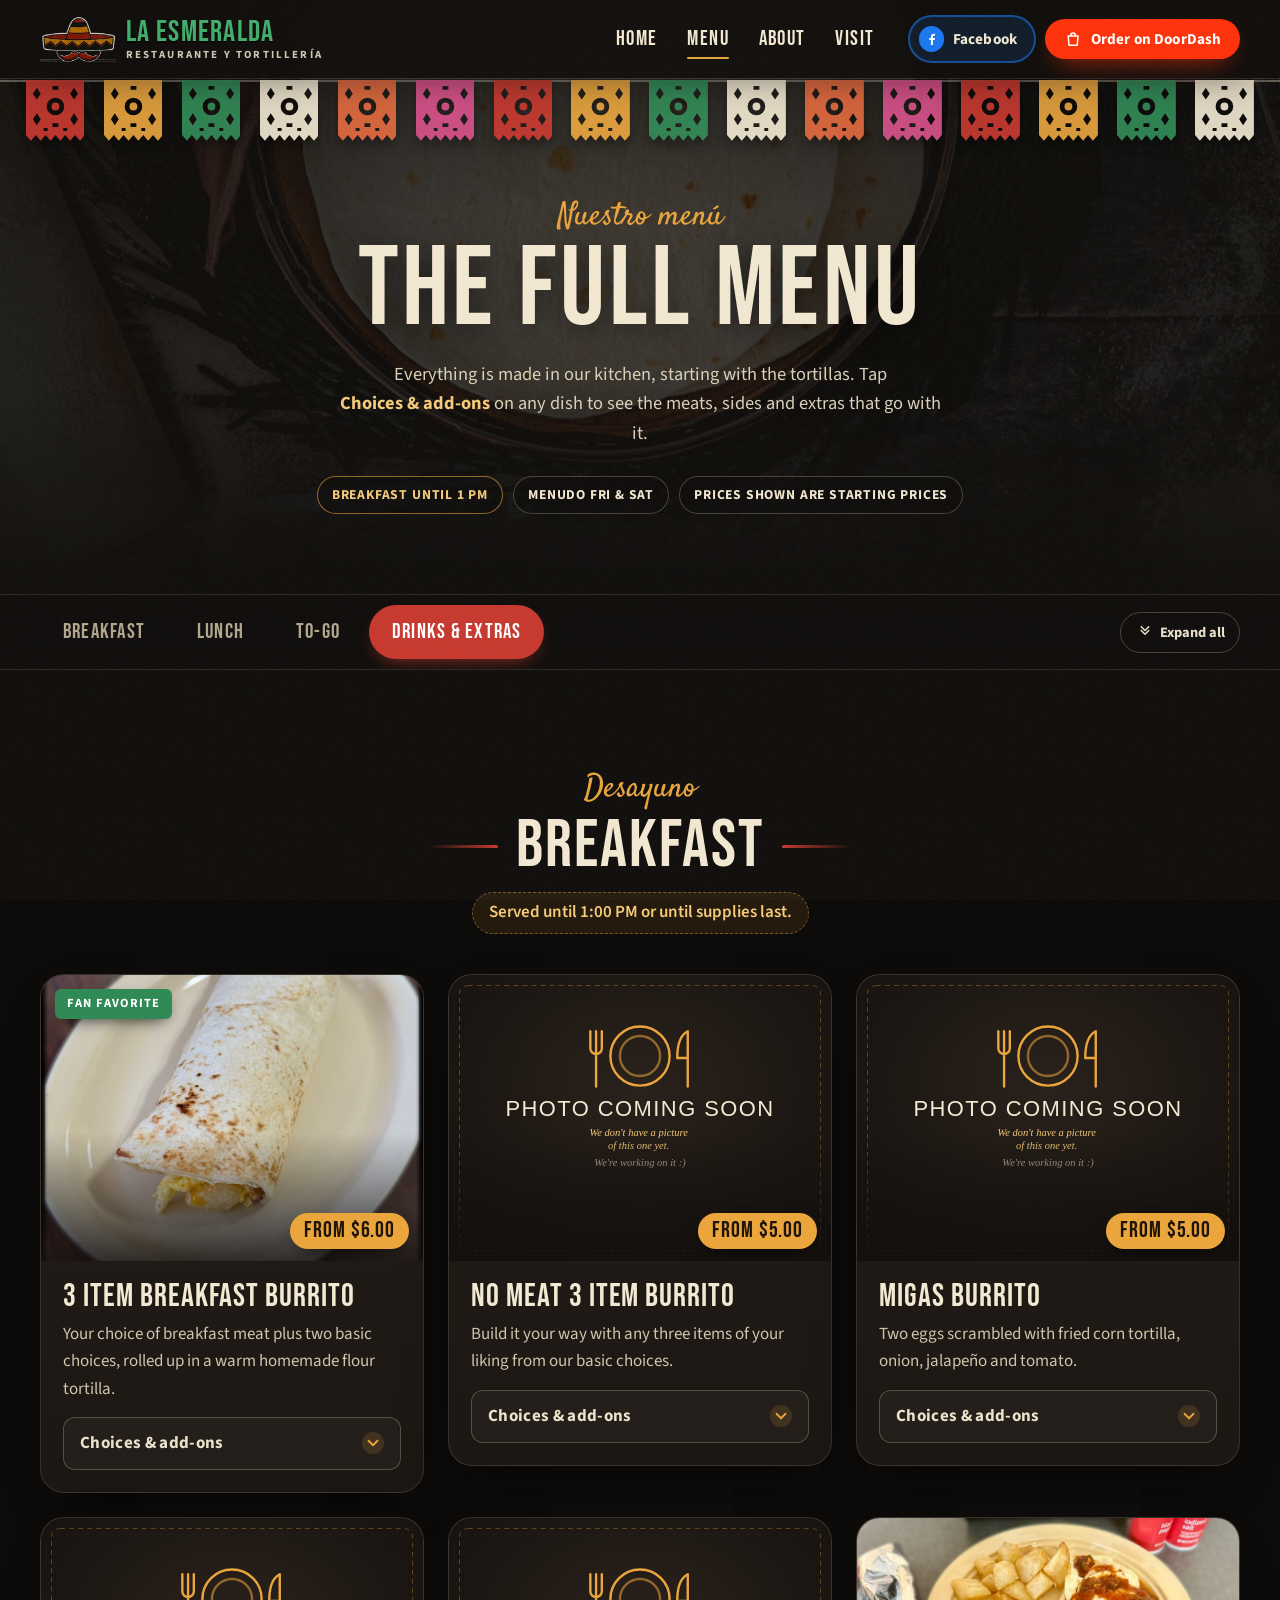
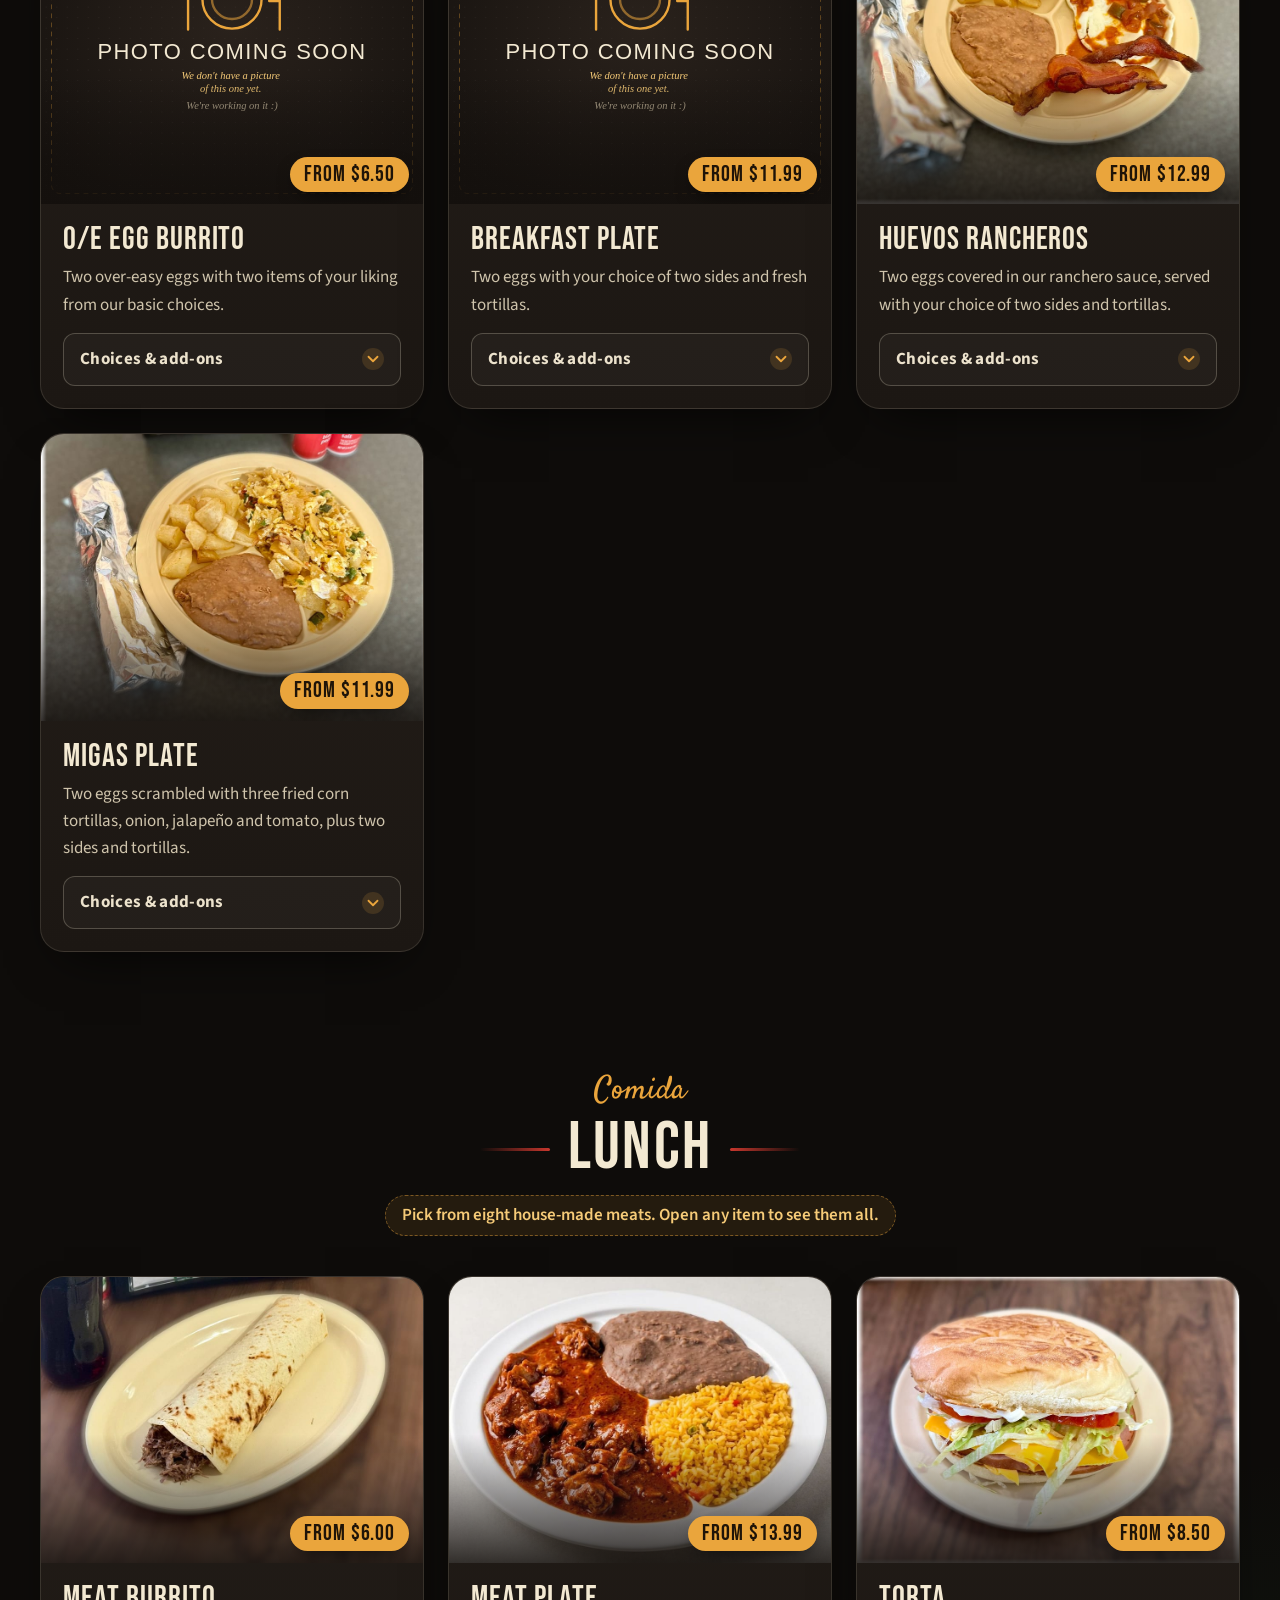
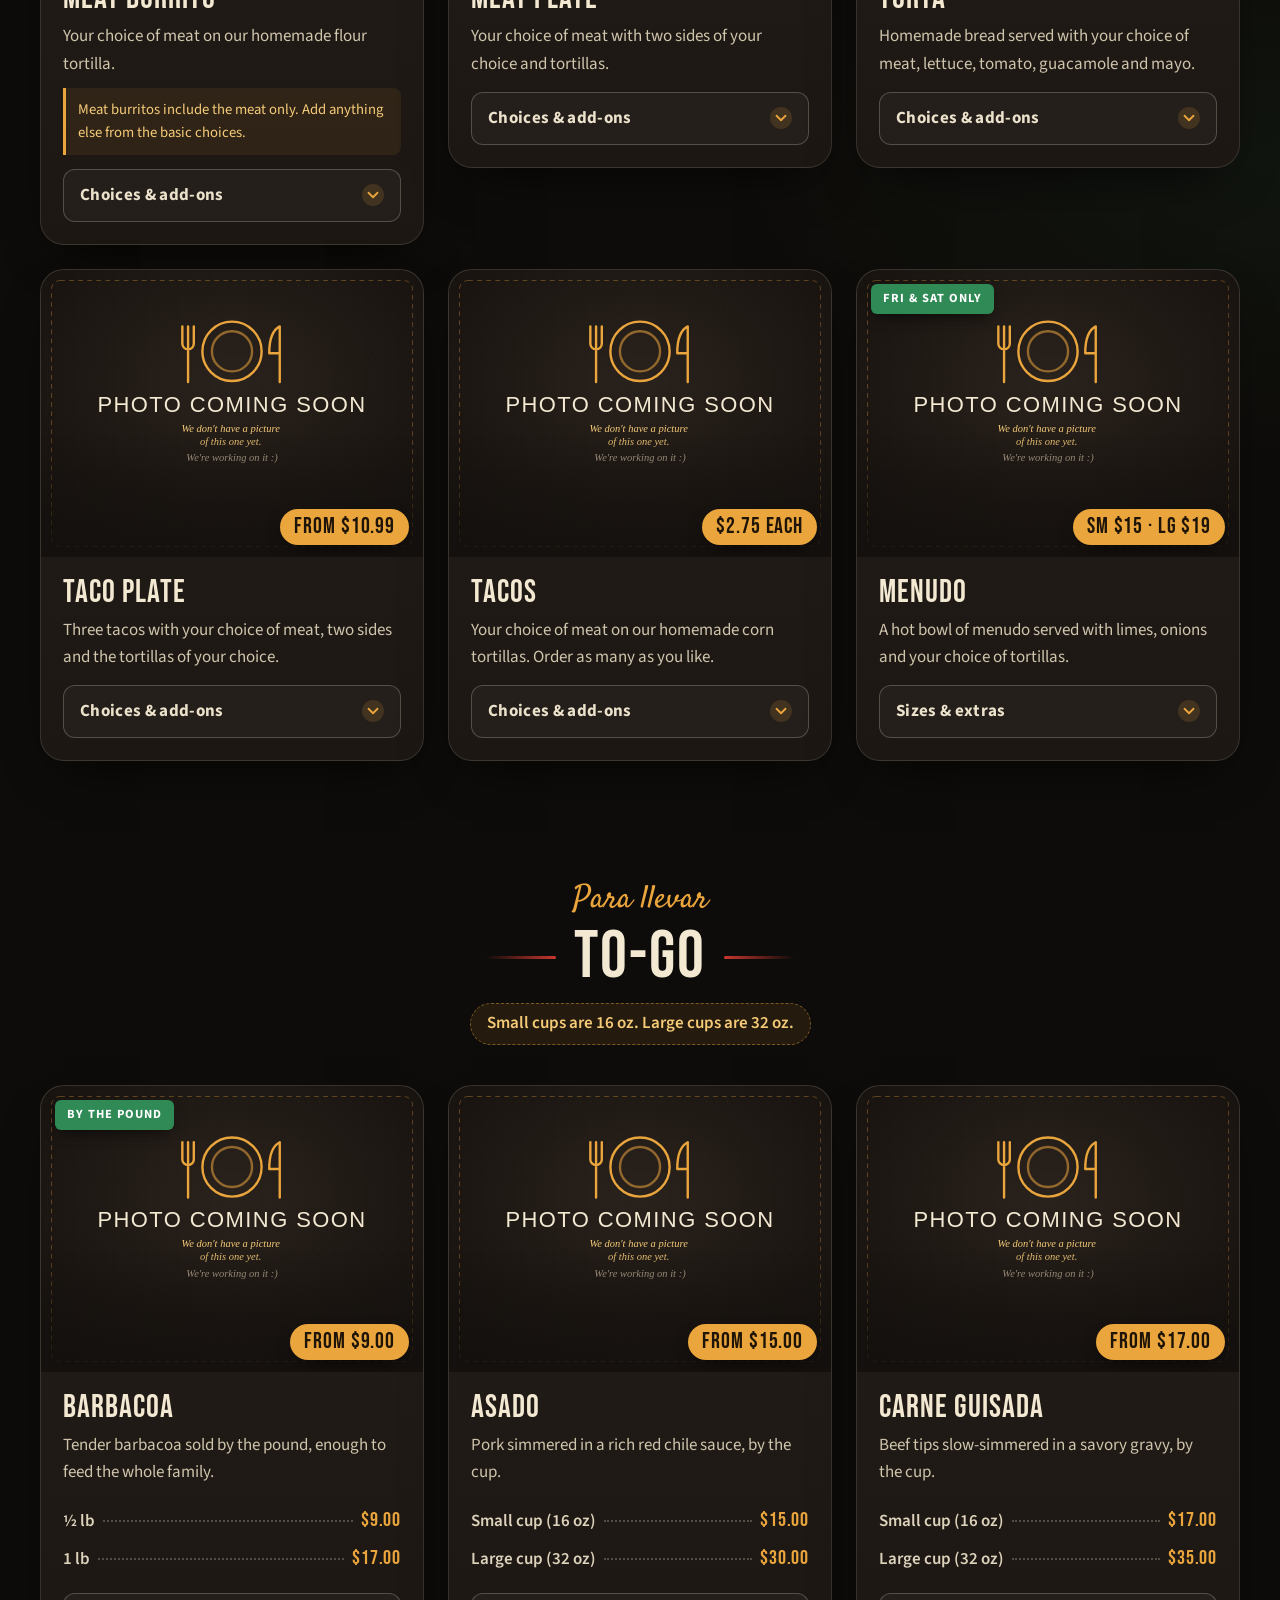
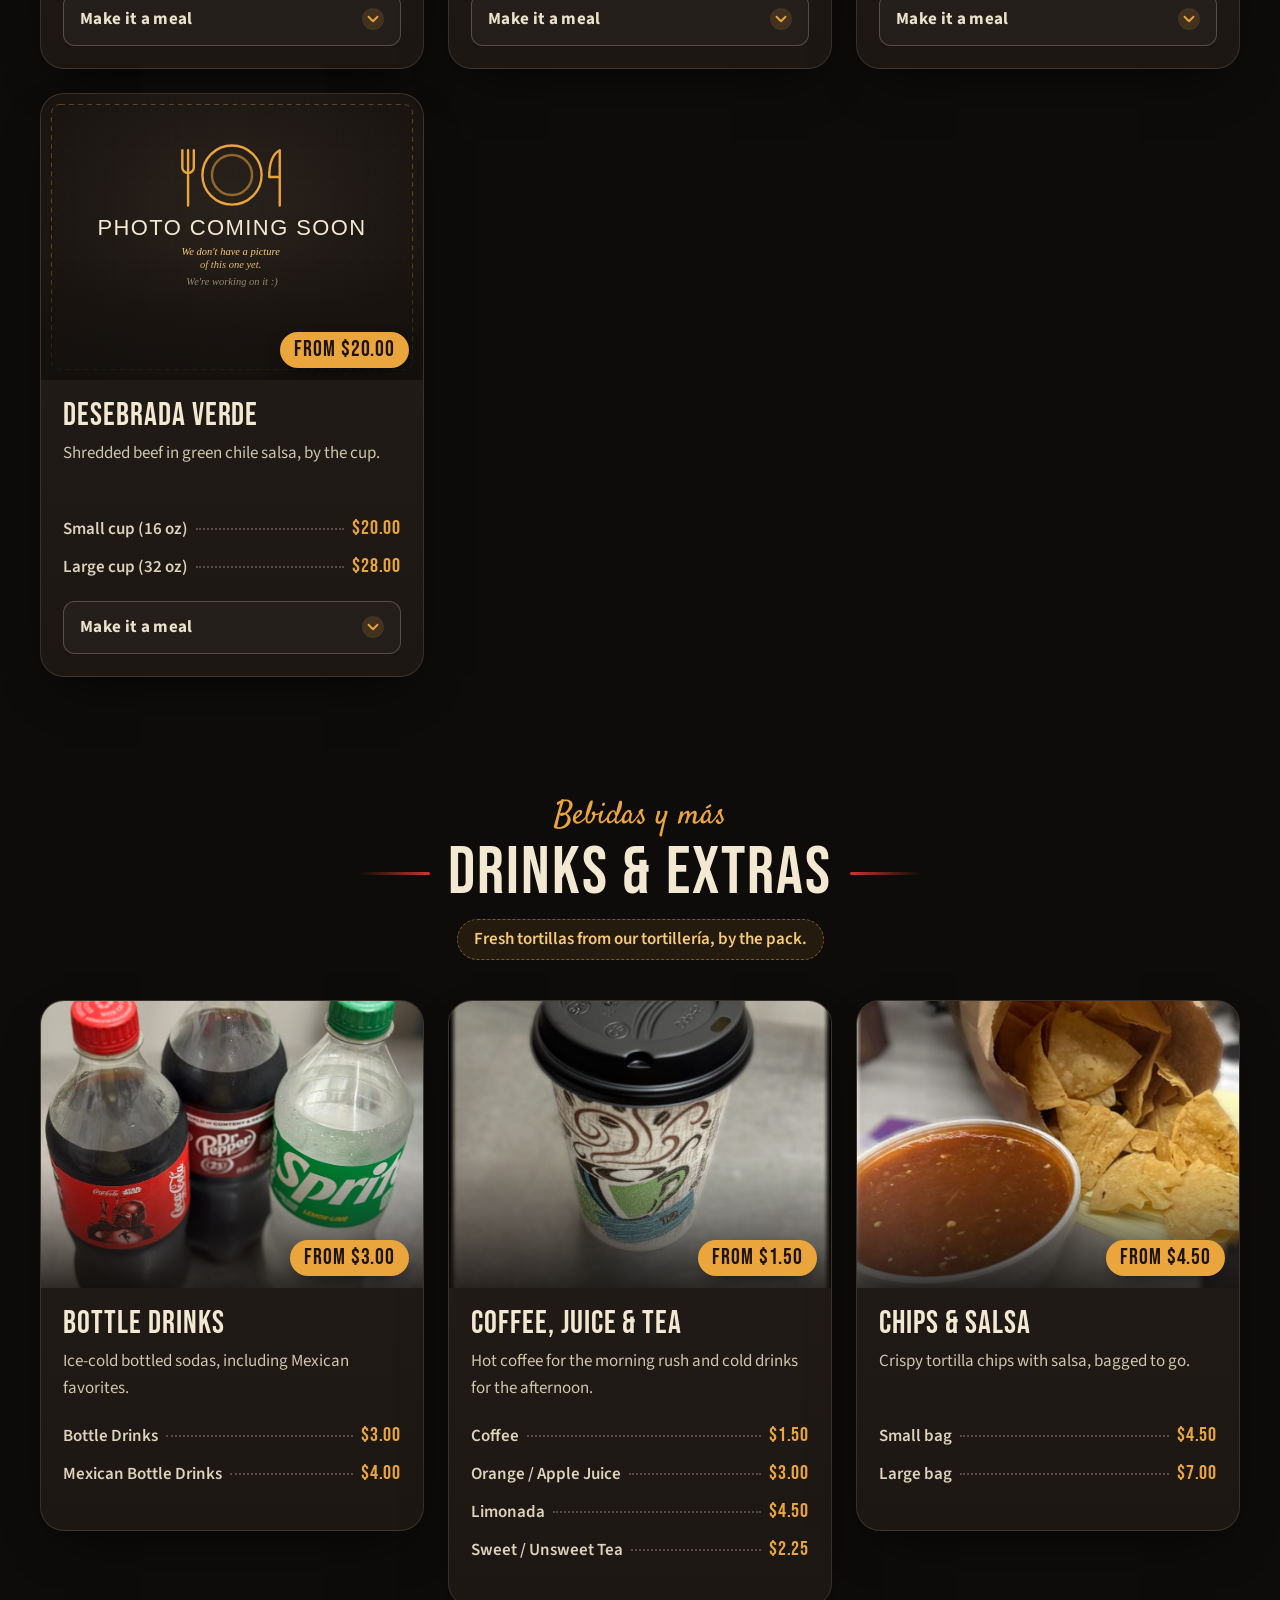
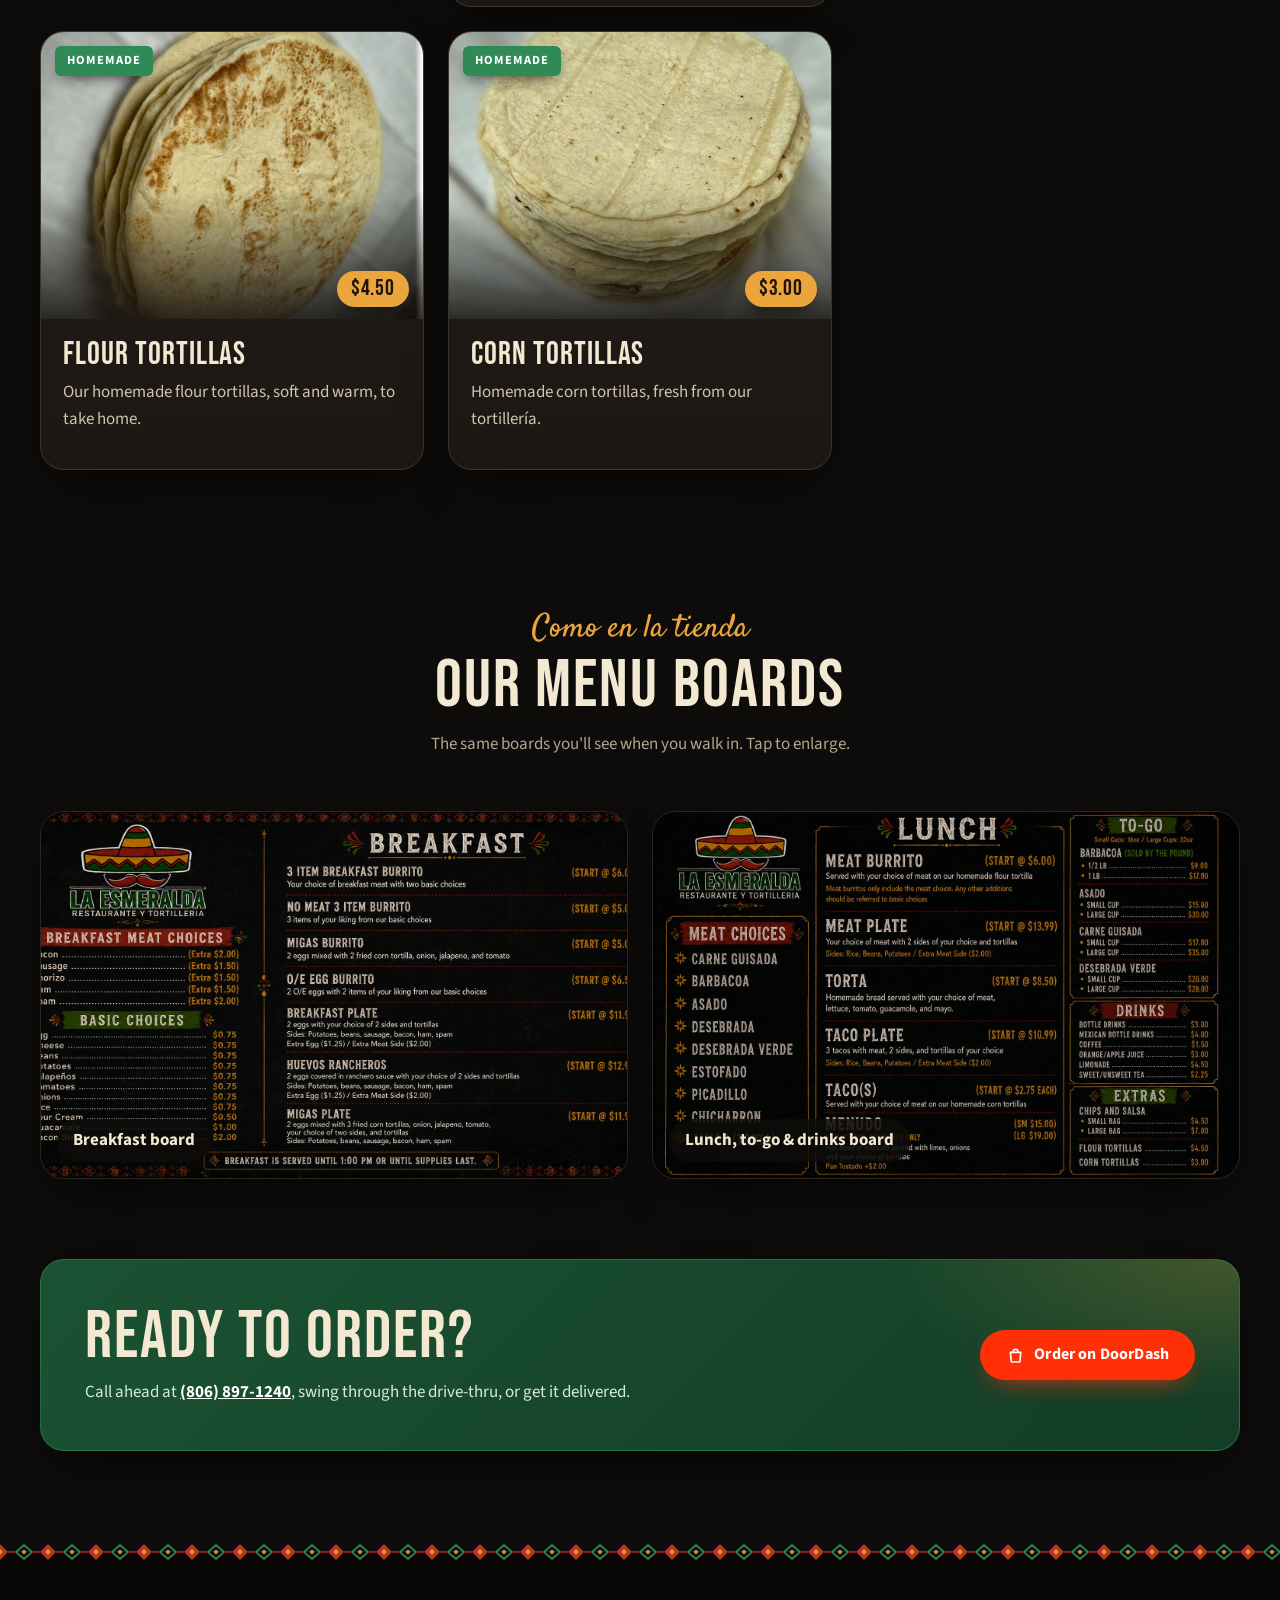
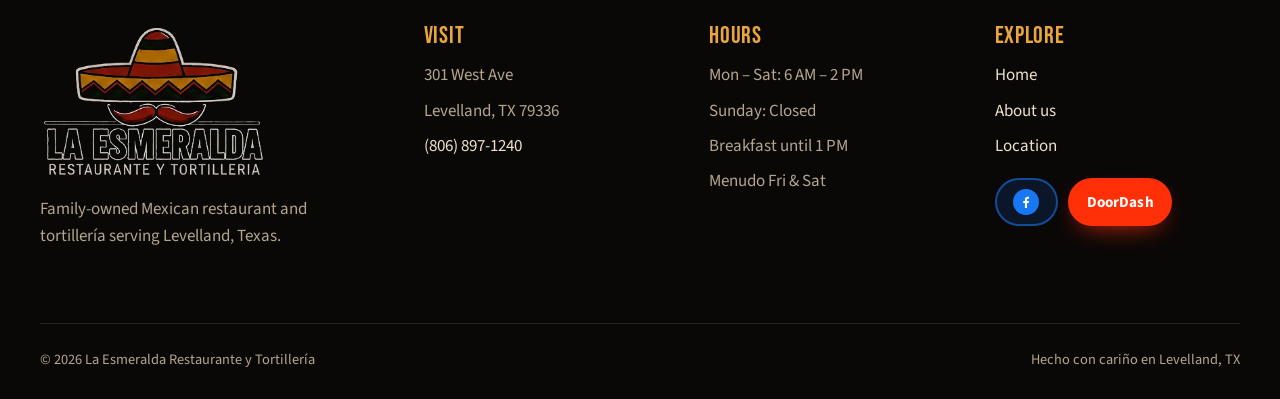
==== commit b5d92459: "Replace stock food photos with real ones and a "coming soon" card - Menu items without a real photo " ====
--- a/menu.html
+++ b/menu.html
@@ -77,7 +77,6 @@
                   "@type": "MenuItem",
                   "name": "No Meat 3 Item Burrito",
                   "description": "Build it your way with any three items of your liking from our basic choices.",
-                  "image": "https://laesmeraldalevelland.com/images/menu/no-meat-burrito.jpg",
                   "offers": {
                     "@type": "Offer",
                     "price": "5.00",
@@ -88,7 +87,6 @@
                   "@type": "MenuItem",
                   "name": "Migas Burrito",
                   "description": "Two eggs scrambled with fried corn tortilla, onion, jalapeño and tomato.",
-                  "image": "https://laesmeraldalevelland.com/images/menu/migas-burrito.jpg",
                   "offers": {
                     "@type": "Offer",
                     "price": "5.00",
@@ -99,7 +97,6 @@
                   "@type": "MenuItem",
                   "name": "O/E Egg Burrito",
                   "description": "Two over-easy eggs with two items of your liking from our basic choices.",
-                  "image": "https://laesmeraldalevelland.com/images/menu/oe-egg-burrito.jpg",
                   "offers": {
                     "@type": "Offer",
                     "price": "6.50",
@@ -110,7 +107,6 @@
                   "@type": "MenuItem",
                   "name": "Breakfast Plate",
                   "description": "Two eggs with your choice of two sides and fresh tortillas.",
-                  "image": "https://laesmeraldalevelland.com/images/menu/breakfast-plate.jpg",
                   "offers": {
                     "@type": "Offer",
                     "price": "11.99",
@@ -184,7 +180,6 @@
                   "@type": "MenuItem",
                   "name": "Taco Plate",
                   "description": "Three tacos with your choice of meat, two sides and the tortillas of your choice.",
-                  "image": "https://laesmeraldalevelland.com/images/menu/taco-plate.jpg",
                   "offers": {
                     "@type": "Offer",
                     "price": "10.99",
@@ -195,7 +190,6 @@
                   "@type": "MenuItem",
                   "name": "Tacos",
                   "description": "Your choice of meat on our homemade corn tortillas. Order as many as you like.",
-                  "image": "https://laesmeraldalevelland.com/images/menu/tacos.jpg",
                   "offers": {
                     "@type": "Offer",
                     "price": "2.75",
@@ -206,7 +200,6 @@
                   "@type": "MenuItem",
                   "name": "Menudo",
                   "description": "A hot bowl of menudo served with limes, onions and your choice of tortillas.",
-                  "image": "https://laesmeraldalevelland.com/images/menu/menudo.jpg",
                   "offers": {
                     "@type": "Offer",
                     "price": "15",
@@ -225,7 +218,6 @@
                   "@type": "MenuItem",
                   "name": "Barbacoa",
                   "description": "Tender barbacoa sold by the pound, enough to feed the whole family.",
-                  "image": "https://laesmeraldalevelland.com/images/menu/barbacoa.jpg",
                   "offers": [
                     {
                       "@type": "Offer",
@@ -245,7 +237,6 @@
                   "@type": "MenuItem",
                   "name": "Asado",
                   "description": "Pork simmered in a rich red chile sauce, by the cup.",
-                  "image": "https://laesmeraldalevelland.com/images/menu/asado.jpg",
                   "offers": [
                     {
                       "@type": "Offer",
@@ -265,7 +256,6 @@
                   "@type": "MenuItem",
                   "name": "Carne Guisada",
                   "description": "Beef tips slow-simmered in a savory gravy, by the cup.",
-                  "image": "https://laesmeraldalevelland.com/images/menu/carne-guisada.jpg",
                   "offers": [
                     {
                       "@type": "Offer",
@@ -285,7 +275,6 @@
                   "@type": "MenuItem",
                   "name": "Desebrada Verde",
                   "description": "Shredded beef in green chile salsa, by the cup.",
-                  "image": "https://laesmeraldalevelland.com/images/menu/desebrada-verde.jpg",
                   "offers": [
                     {
                       "@type": "Offer",
@@ -552,7 +541,7 @@
         </div>
         </article><article class="dish reveal" id="item-no-meat-3-item-burrito" style="--i:1">
         <div class="dish__media">
-        <img src="images/menu/no-meat-burrito.jpg" alt="No Meat 3 Item Burrito" width="800" height="600" loading="lazy" />
+        <img src="images/menu/photo-coming-soon.svg" alt="Photo of No Meat 3 Item Burrito coming soon" width="800" height="600" loading="lazy" />
         <span class="dish__price">from $5.00</span>
         </div>
         <div class="dish__body">
@@ -570,7 +559,7 @@
         </div>
         </article><article class="dish reveal" id="item-migas-burrito" style="--i:2">
         <div class="dish__media">
-        <img src="images/menu/migas-burrito.jpg" alt="Migas Burrito" width="800" height="600" loading="lazy" />
+        <img src="images/menu/photo-coming-soon.svg" alt="Photo of Migas Burrito coming soon" width="800" height="600" loading="lazy" />
         <span class="dish__price">from $5.00</span>
         </div>
         <div class="dish__body">
@@ -594,7 +583,7 @@
         </div>
         </article><article class="dish reveal" id="item-o-e-egg-burrito" style="--i:0">
         <div class="dish__media">
-        <img src="images/menu/oe-egg-burrito.jpg" alt="O/E Egg Burrito" width="800" height="600" loading="lazy" />
+        <img src="images/menu/photo-coming-soon.svg" alt="Photo of O/E Egg Burrito coming soon" width="800" height="600" loading="lazy" />
         <span class="dish__price">from $6.50</span>
         </div>
         <div class="dish__body">
@@ -615,7 +604,7 @@
         </div>
         </article><article class="dish reveal" id="item-breakfast-plate" style="--i:1">
         <div class="dish__media">
-        <img src="images/menu/breakfast-plate.jpg" alt="Breakfast Plate" width="800" height="600" loading="lazy" />
+        <img src="images/menu/photo-coming-soon.svg" alt="Photo of Breakfast Plate coming soon" width="800" height="600" loading="lazy" />
         <span class="dish__price">from $11.99</span>
         </div>
         <div class="dish__body">
@@ -762,7 +751,7 @@
         </div>
         </article><article class="dish reveal" id="item-taco-plate" style="--i:0">
         <div class="dish__media">
-        <img src="images/menu/taco-plate.jpg" alt="Taco Plate" width="800" height="600" loading="lazy" />
+        <img src="images/menu/photo-coming-soon.svg" alt="Photo of Taco Plate coming soon" width="800" height="600" loading="lazy" />
         <span class="dish__price">from $10.99</span>
         </div>
         <div class="dish__body">
@@ -789,7 +778,7 @@
         </div>
         </article><article class="dish reveal" id="item-tacos" style="--i:1">
         <div class="dish__media">
-        <img src="images/menu/tacos.jpg" alt="Tacos" width="800" height="600" loading="lazy" />
+        <img src="images/menu/photo-coming-soon.svg" alt="Photo of Tacos coming soon" width="800" height="600" loading="lazy" />
         <span class="dish__price">$2.75 each</span>
         </div>
         <div class="dish__body">
@@ -807,7 +796,7 @@
         </div>
         </article><article class="dish reveal" id="item-menudo" style="--i:2">
         <div class="dish__media">
-        <img src="images/menu/menudo.jpg" alt="Menudo" width="800" height="600" loading="lazy" />
+        <img src="images/menu/photo-coming-soon.svg" alt="Photo of Menudo coming soon" width="800" height="600" loading="lazy" />
         <span class="dish__badge">Fri &amp; Sat only</span>
         <span class="dish__price">Sm $15 · Lg $19</span>
         </div>
@@ -843,7 +832,7 @@
         </header>
         <div class="menu-grid"><article class="dish reveal" id="item-barbacoa" style="--i:0">
         <div class="dish__media">
-        <img src="images/menu/barbacoa.jpg" alt="Barbacoa" width="800" height="600" loading="lazy" />
+        <img src="images/menu/photo-coming-soon.svg" alt="Photo of Barbacoa coming soon" width="800" height="600" loading="lazy" />
         <span class="dish__badge">By the pound</span>
         <span class="dish__price">from $9.00</span>
         </div>
@@ -863,7 +852,7 @@
         </div>
         </article><article class="dish reveal" id="item-asado" style="--i:1">
         <div class="dish__media">
-        <img src="images/menu/asado.jpg" alt="Asado" width="800" height="600" loading="lazy" />
+        <img src="images/menu/photo-coming-soon.svg" alt="Photo of Asado coming soon" width="800" height="600" loading="lazy" />
         <span class="dish__price">from $15.00</span>
         </div>
         <div class="dish__body">
@@ -882,7 +871,7 @@
         </div>
         </article><article class="dish reveal" id="item-carne-guisada" style="--i:2">
         <div class="dish__media">
-        <img src="images/menu/carne-guisada.jpg" alt="Carne Guisada" width="800" height="600" loading="lazy" />
+        <img src="images/menu/photo-coming-soon.svg" alt="Photo of Carne Guisada coming soon" width="800" height="600" loading="lazy" />
         <span class="dish__price">from $17.00</span>
         </div>
         <div class="dish__body">
@@ -901,7 +890,7 @@
         </div>
         </article><article class="dish reveal" id="item-desebrada-verde" style="--i:0">
         <div class="dish__media">
-        <img src="images/menu/desebrada-verde.jpg" alt="Desebrada Verde" width="800" height="600" loading="lazy" />
+        <img src="images/menu/photo-coming-soon.svg" alt="Photo of Desebrada Verde coming soon" width="800" height="600" loading="lazy" />
         <span class="dish__price">from $20.00</span>
         </div>
         <div class="dish__body">
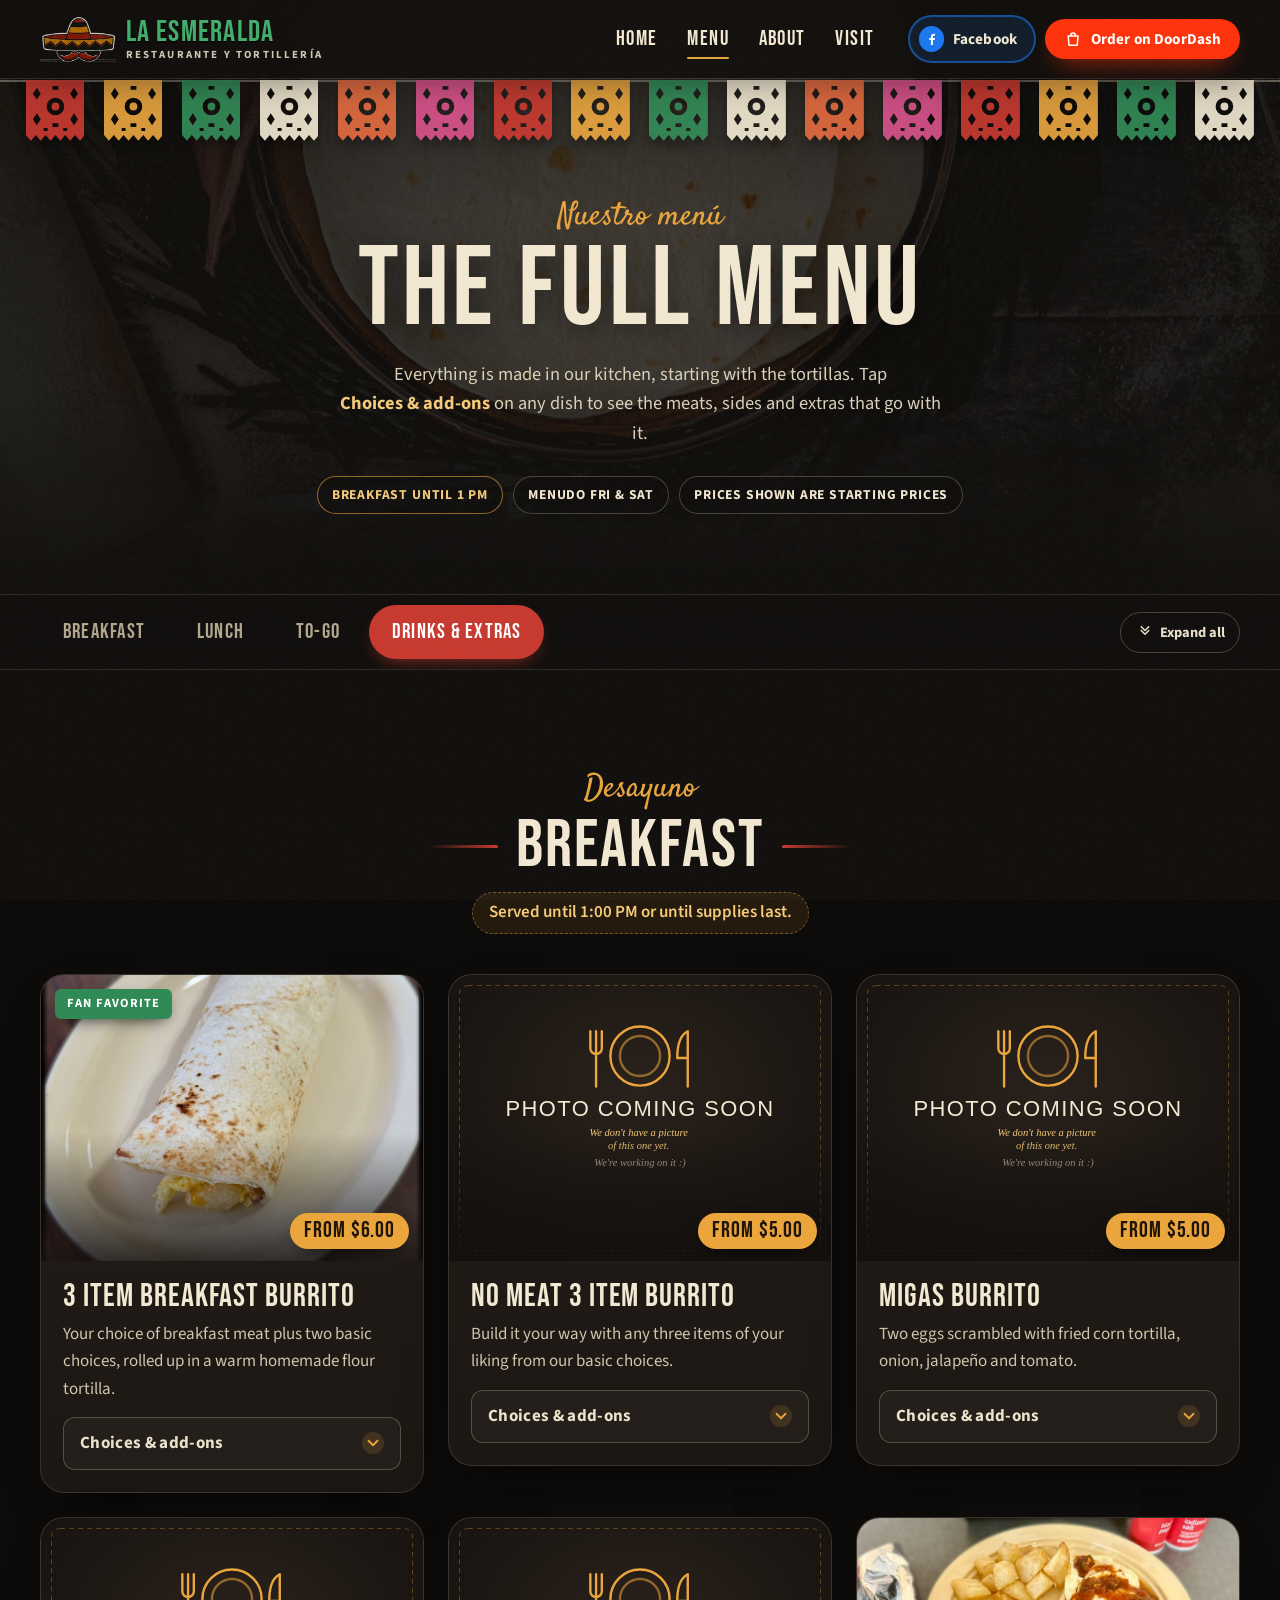
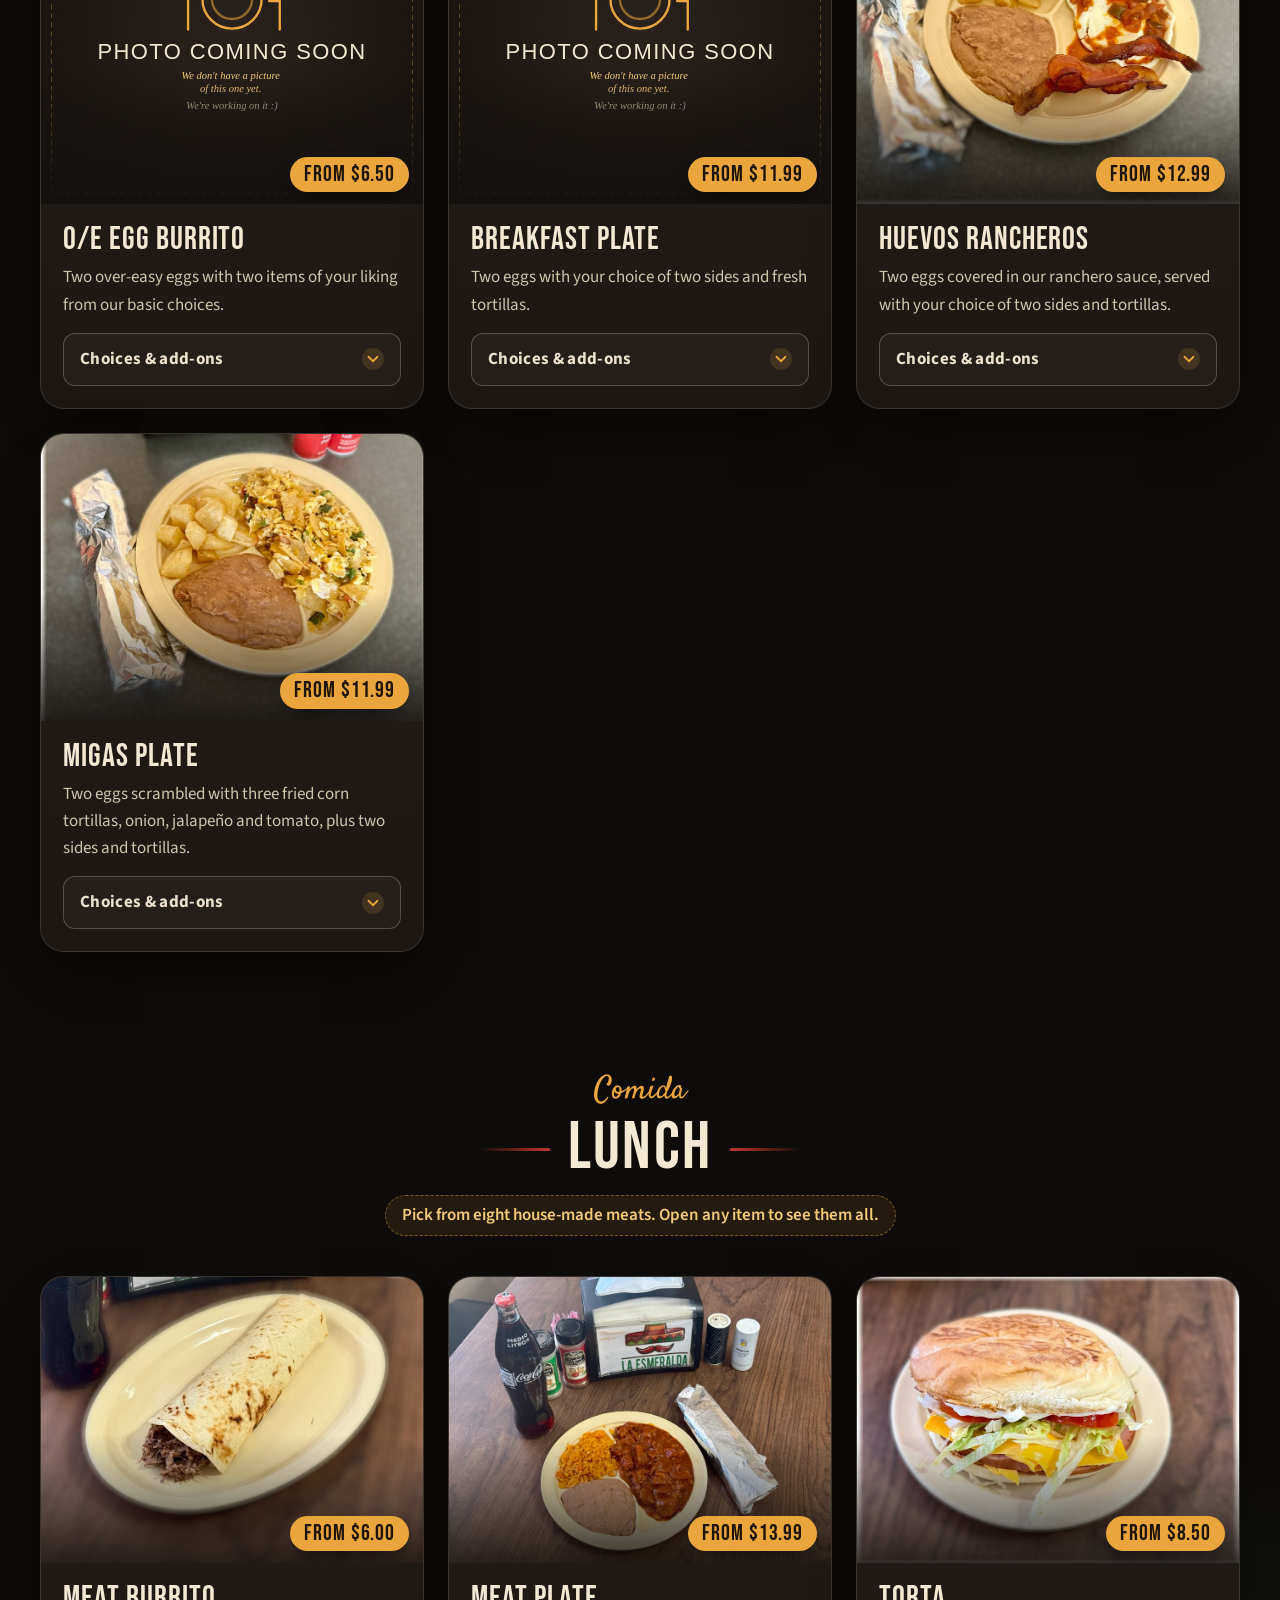
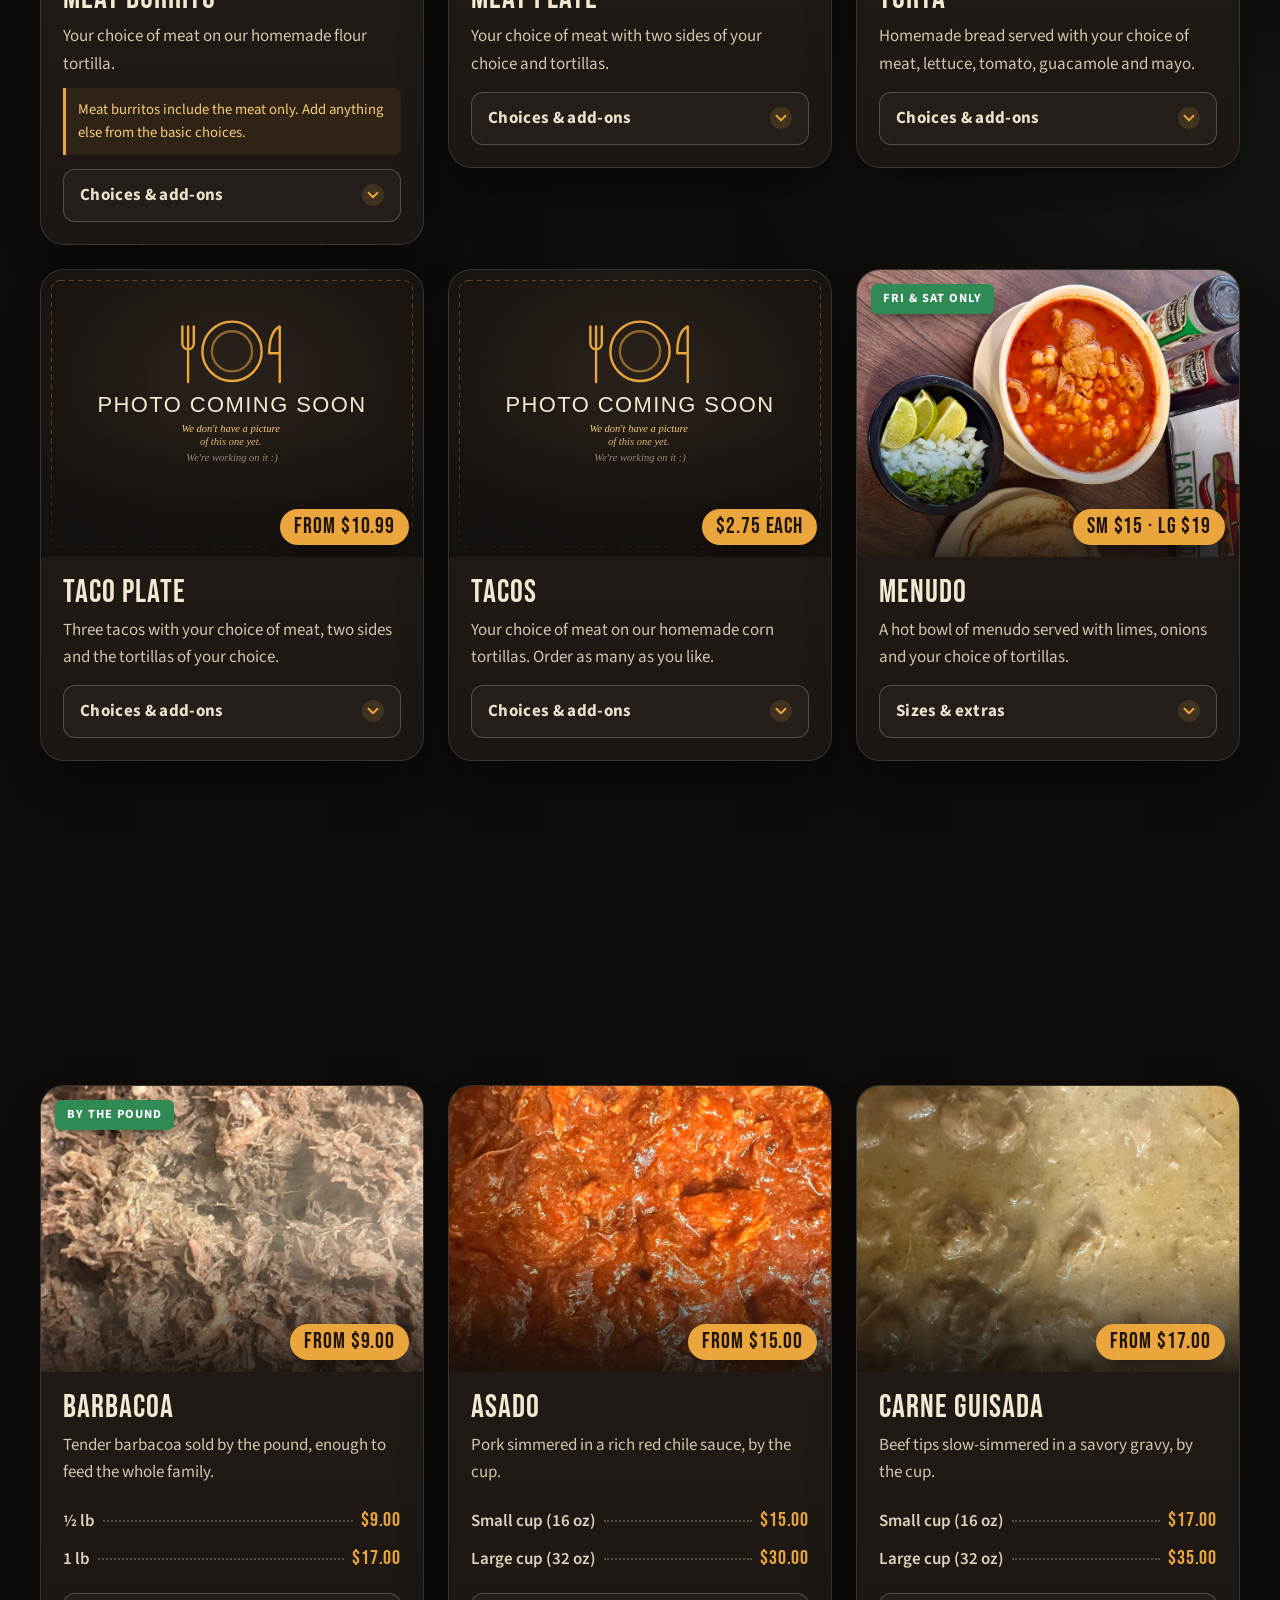
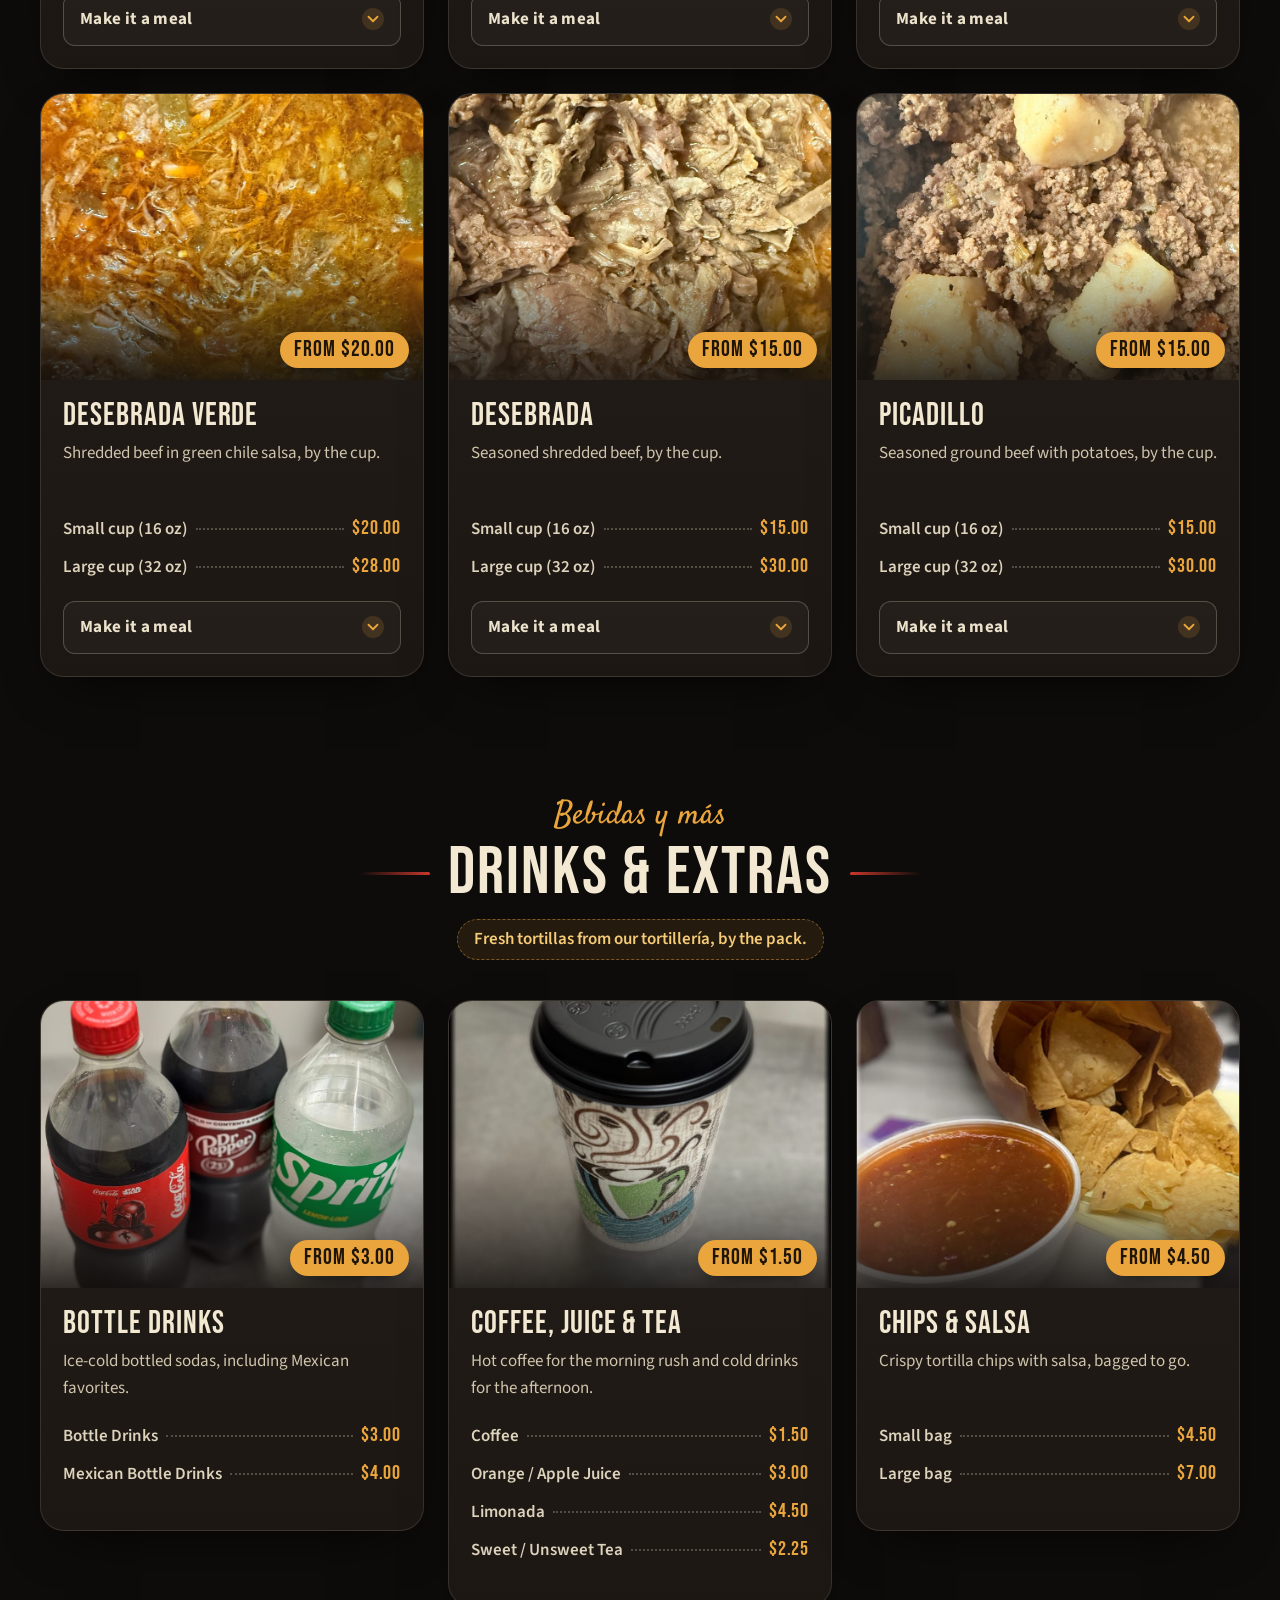
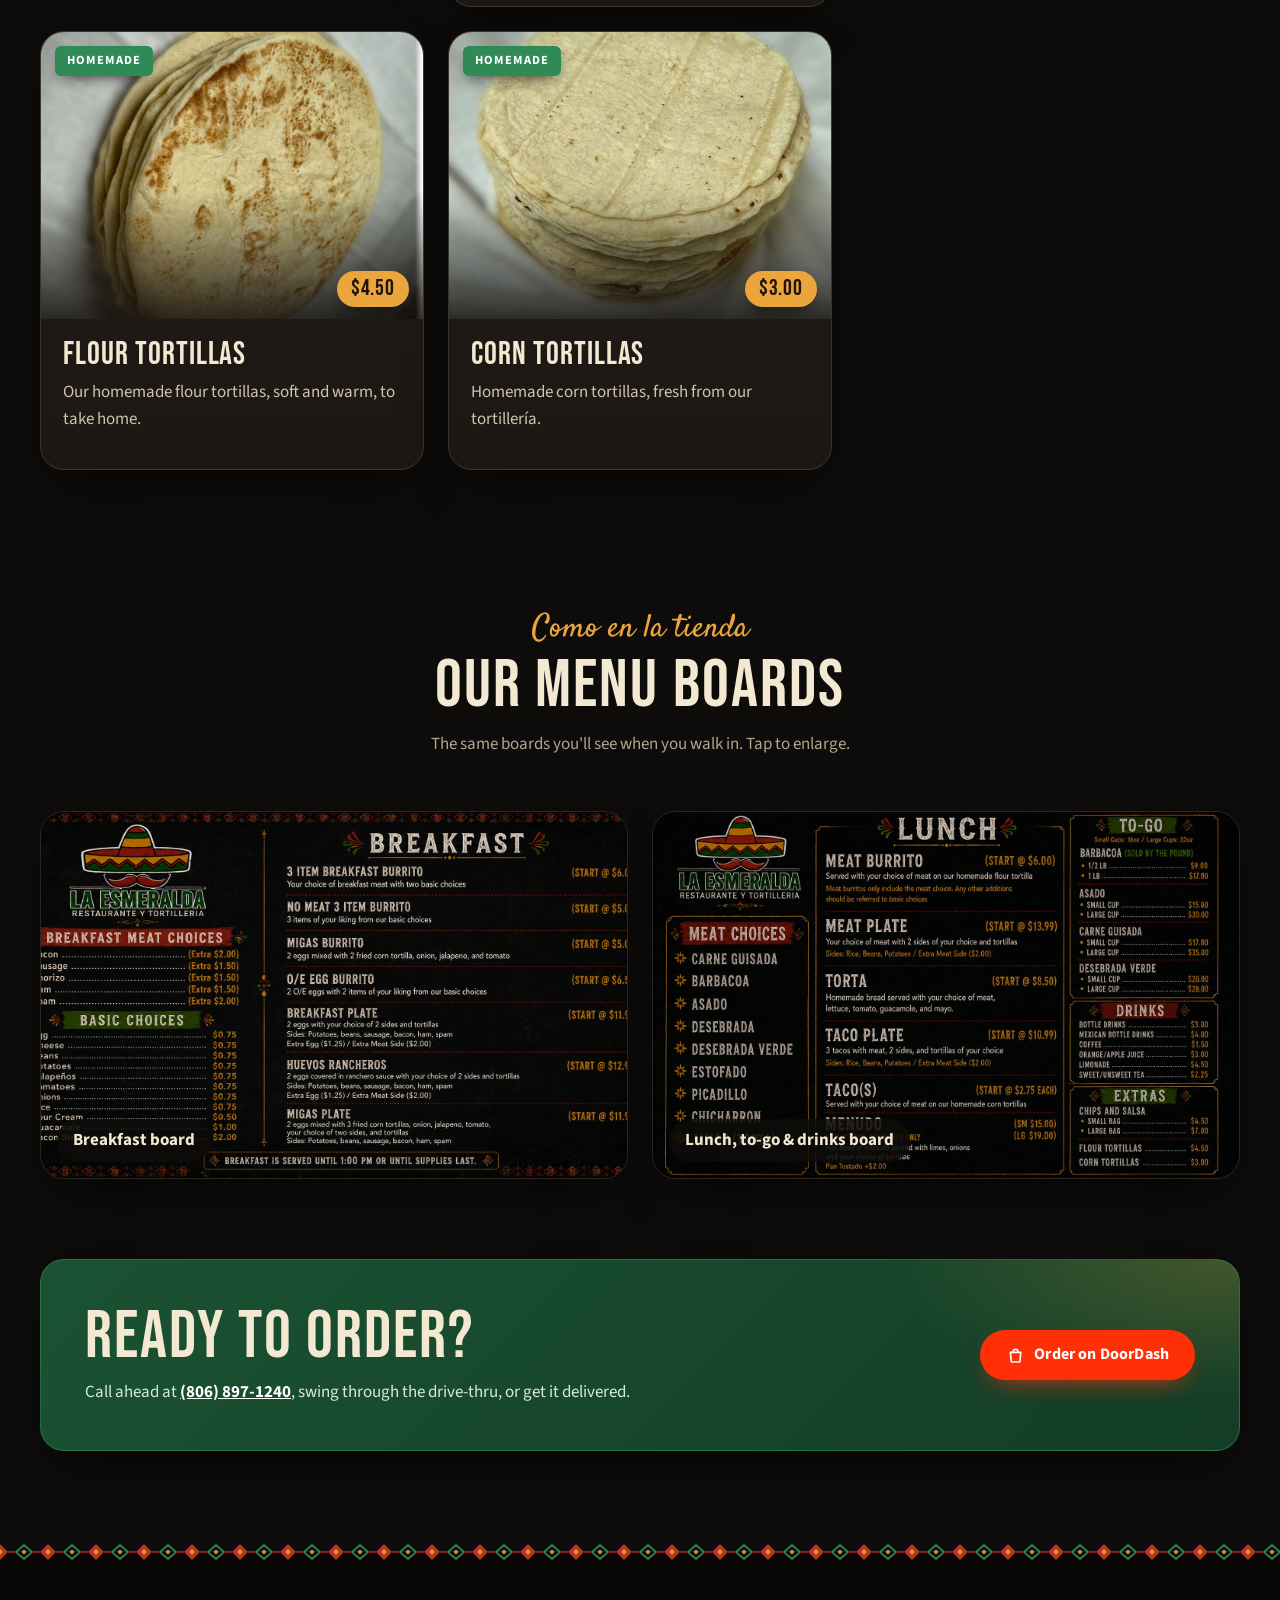
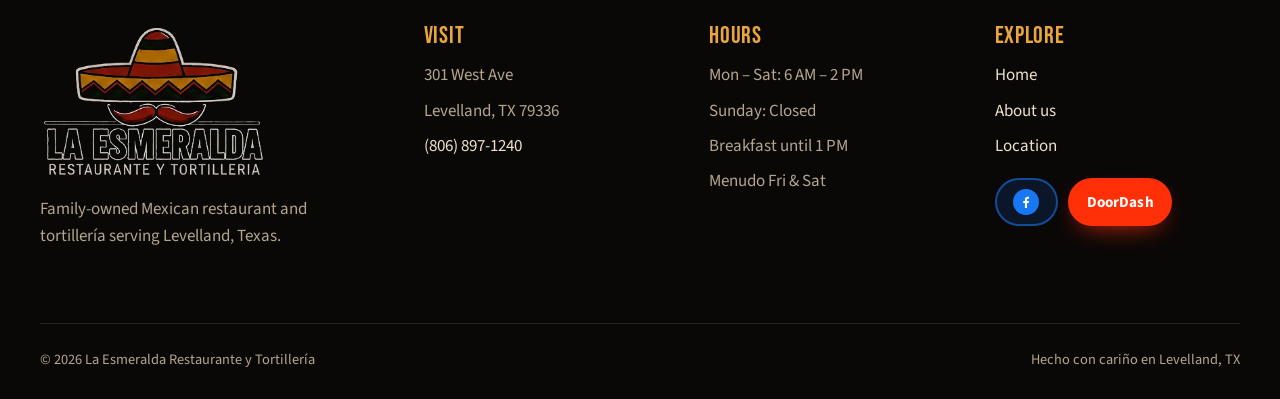
==== commit a86df23b: "Add real guisado and menudo photos; add Desebrada and Picadillo to-go cards - New photos for meat pl" ====
--- a/menu.html
+++ b/menu.html
@@ -200,6 +200,7 @@
                   "@type": "MenuItem",
                   "name": "Menudo",
                   "description": "A hot bowl of menudo served with limes, onions and your choice of tortillas.",
+                  "image": "https://laesmeraldalevelland.com/images/menu/menudo.jpg",
                   "offers": {
                     "@type": "Offer",
                     "price": "15",
@@ -218,6 +219,7 @@
                   "@type": "MenuItem",
                   "name": "Barbacoa",
                   "description": "Tender barbacoa sold by the pound, enough to feed the whole family.",
+                  "image": "https://laesmeraldalevelland.com/images/menu/barbacoa.jpg",
                   "offers": [
                     {
                       "@type": "Offer",
@@ -237,6 +239,7 @@
                   "@type": "MenuItem",
                   "name": "Asado",
                   "description": "Pork simmered in a rich red chile sauce, by the cup.",
+                  "image": "https://laesmeraldalevelland.com/images/menu/asado.jpg",
                   "offers": [
                     {
                       "@type": "Offer",
@@ -256,6 +259,7 @@
                   "@type": "MenuItem",
                   "name": "Carne Guisada",
                   "description": "Beef tips slow-simmered in a savory gravy, by the cup.",
+                  "image": "https://laesmeraldalevelland.com/images/menu/carne-guisada.jpg",
                   "offers": [
                     {
                       "@type": "Offer",
@@ -275,6 +279,7 @@
                   "@type": "MenuItem",
                   "name": "Desebrada Verde",
                   "description": "Shredded beef in green chile salsa, by the cup.",
+                  "image": "https://laesmeraldalevelland.com/images/menu/desebrada-verde.jpg",
                   "offers": [
                     {
                       "@type": "Offer",
@@ -286,6 +291,46 @@
                       "@type": "Offer",
                       "name": "Large cup (32 oz)",
                       "price": "28.00",
+                      "priceCurrency": "USD"
+                    }
+                  ]
+                },
+                {
+                  "@type": "MenuItem",
+                  "name": "Desebrada",
+                  "description": "Seasoned shredded beef, by the cup.",
+                  "image": "https://laesmeraldalevelland.com/images/menu/desebrada.jpg",
+                  "offers": [
+                    {
+                      "@type": "Offer",
+                      "name": "Small cup (16 oz)",
+                      "price": "15.00",
+                      "priceCurrency": "USD"
+                    },
+                    {
+                      "@type": "Offer",
+                      "name": "Large cup (32 oz)",
+                      "price": "30.00",
+                      "priceCurrency": "USD"
+                    }
+                  ]
+                },
+                {
+                  "@type": "MenuItem",
+                  "name": "Picadillo",
+                  "description": "Seasoned ground beef with potatoes, by the cup.",
+                  "image": "https://laesmeraldalevelland.com/images/menu/picadillo.jpg",
+                  "offers": [
+                    {
+                      "@type": "Offer",
+                      "name": "Small cup (16 oz)",
+                      "price": "15.00",
+                      "priceCurrency": "USD"
+                    },
+                    {
+                      "@type": "Offer",
+                      "name": "Large cup (32 oz)",
+                      "price": "30.00",
                       "priceCurrency": "USD"
                     }
                   ]
@@ -796,7 +841,7 @@
         </div>
         </article><article class="dish reveal" id="item-menudo" style="--i:2">
         <div class="dish__media">
-        <img src="images/menu/photo-coming-soon.svg" alt="Photo of Menudo coming soon" width="800" height="600" loading="lazy" />
+        <img src="images/menu/menudo.jpg" alt="Menudo" width="800" height="600" loading="lazy" />
         <span class="dish__badge">Fri &amp; Sat only</span>
         <span class="dish__price">Sm $15 · Lg $19</span>
         </div>
@@ -832,7 +877,7 @@
         </header>
         <div class="menu-grid"><article class="dish reveal" id="item-barbacoa" style="--i:0">
         <div class="dish__media">
-        <img src="images/menu/photo-coming-soon.svg" alt="Photo of Barbacoa coming soon" width="800" height="600" loading="lazy" />
+        <img src="images/menu/barbacoa.jpg" alt="Barbacoa" width="800" height="600" loading="lazy" />
         <span class="dish__badge">By the pound</span>
         <span class="dish__price">from $9.00</span>
         </div>
@@ -852,7 +897,7 @@
         </div>
         </article><article class="dish reveal" id="item-asado" style="--i:1">
         <div class="dish__media">
-        <img src="images/menu/photo-coming-soon.svg" alt="Photo of Asado coming soon" width="800" height="600" loading="lazy" />
+        <img src="images/menu/asado.jpg" alt="Asado" width="800" height="600" loading="lazy" />
         <span class="dish__price">from $15.00</span>
         </div>
         <div class="dish__body">
@@ -871,7 +916,7 @@
         </div>
         </article><article class="dish reveal" id="item-carne-guisada" style="--i:2">
         <div class="dish__media">
-        <img src="images/menu/photo-coming-soon.svg" alt="Photo of Carne Guisada coming soon" width="800" height="600" loading="lazy" />
+        <img src="images/menu/carne-guisada.jpg" alt="Carne Guisada" width="800" height="600" loading="lazy" />
         <span class="dish__price">from $17.00</span>
         </div>
         <div class="dish__body">
@@ -890,7 +935,7 @@
         </div>
         </article><article class="dish reveal" id="item-desebrada-verde" style="--i:0">
         <div class="dish__media">
-        <img src="images/menu/photo-coming-soon.svg" alt="Photo of Desebrada Verde coming soon" width="800" height="600" loading="lazy" />
+        <img src="images/menu/desebrada-verde.jpg" alt="Desebrada Verde" width="800" height="600" loading="lazy" />
         <span class="dish__price">from $20.00</span>
         </div>
         <div class="dish__body">
@@ -901,6 +946,44 @@
         <span>Make it a meal</span><svg viewBox="0 0 24 24" aria-hidden="true"><path d="M6 9l6 6 6-6" fill="none" stroke="currentColor" stroke-width="2.4" stroke-linecap="round" stroke-linejoin="round"/></svg>
         </button>
         <div class="dish__panel" id="item-desebrada-verde-options">
+        <div class="dish__panel-inner"><div class="opt-group">
+        <h4 class="opt-group__title">Add to your order</h4>
+        <ul class="price-list"><li><span>Flour Tortillas</span><span class="leader" aria-hidden="true"></span><b>$4.50</b></li><li><span>Corn Tortillas</span><span class="leader" aria-hidden="true"></span><b>$3.00</b></li><li><span>Chips &amp; Salsa (small bag)</span><span class="leader" aria-hidden="true"></span><b>$4.50</b></li><li><span>Chips &amp; Salsa (large bag)</span><span class="leader" aria-hidden="true"></span><b>$7.00</b></li></ul>
+        </div></div>
+        </div>
+        </div>
+        </article><article class="dish reveal" id="item-desebrada" style="--i:1">
+        <div class="dish__media">
+        <img src="images/menu/desebrada.jpg" alt="Desebrada" width="800" height="600" loading="lazy" />
+        <span class="dish__price">from $15.00</span>
+        </div>
+        <div class="dish__body">
+        <h3 class="dish__name">Desebrada</h3>
+        <p class="dish__desc">Seasoned shredded beef, by the cup.</p>
+        <ul class="price-list"><li><span>Small cup (16 oz)</span><span class="leader" aria-hidden="true"></span><b>$15.00</b></li><li><span>Large cup (32 oz)</span><span class="leader" aria-hidden="true"></span><b>$30.00</b></li></ul>
+        <button class="dish__toggle" type="button" aria-expanded="false" aria-controls="item-desebrada-options">
+        <span>Make it a meal</span><svg viewBox="0 0 24 24" aria-hidden="true"><path d="M6 9l6 6 6-6" fill="none" stroke="currentColor" stroke-width="2.4" stroke-linecap="round" stroke-linejoin="round"/></svg>
+        </button>
+        <div class="dish__panel" id="item-desebrada-options">
+        <div class="dish__panel-inner"><div class="opt-group">
+        <h4 class="opt-group__title">Add to your order</h4>
+        <ul class="price-list"><li><span>Flour Tortillas</span><span class="leader" aria-hidden="true"></span><b>$4.50</b></li><li><span>Corn Tortillas</span><span class="leader" aria-hidden="true"></span><b>$3.00</b></li><li><span>Chips &amp; Salsa (small bag)</span><span class="leader" aria-hidden="true"></span><b>$4.50</b></li><li><span>Chips &amp; Salsa (large bag)</span><span class="leader" aria-hidden="true"></span><b>$7.00</b></li></ul>
+        </div></div>
+        </div>
+        </div>
+        </article><article class="dish reveal" id="item-picadillo" style="--i:2">
+        <div class="dish__media">
+        <img src="images/menu/picadillo.jpg" alt="Picadillo" width="800" height="600" loading="lazy" />
+        <span class="dish__price">from $15.00</span>
+        </div>
+        <div class="dish__body">
+        <h3 class="dish__name">Picadillo</h3>
+        <p class="dish__desc">Seasoned ground beef with potatoes, by the cup.</p>
+        <ul class="price-list"><li><span>Small cup (16 oz)</span><span class="leader" aria-hidden="true"></span><b>$15.00</b></li><li><span>Large cup (32 oz)</span><span class="leader" aria-hidden="true"></span><b>$30.00</b></li></ul>
+        <button class="dish__toggle" type="button" aria-expanded="false" aria-controls="item-picadillo-options">
+        <span>Make it a meal</span><svg viewBox="0 0 24 24" aria-hidden="true"><path d="M6 9l6 6 6-6" fill="none" stroke="currentColor" stroke-width="2.4" stroke-linecap="round" stroke-linejoin="round"/></svg>
+        </button>
+        <div class="dish__panel" id="item-picadillo-options">
         <div class="dish__panel-inner"><div class="opt-group">
         <h4 class="opt-group__title">Add to your order</h4>
         <ul class="price-list"><li><span>Flour Tortillas</span><span class="leader" aria-hidden="true"></span><b>$4.50</b></li><li><span>Corn Tortillas</span><span class="leader" aria-hidden="true"></span><b>$3.00</b></li><li><span>Chips &amp; Salsa (small bag)</span><span class="leader" aria-hidden="true"></span><b>$4.50</b></li><li><span>Chips &amp; Salsa (large bag)</span><span class="leader" aria-hidden="true"></span><b>$7.00</b></li></ul>
